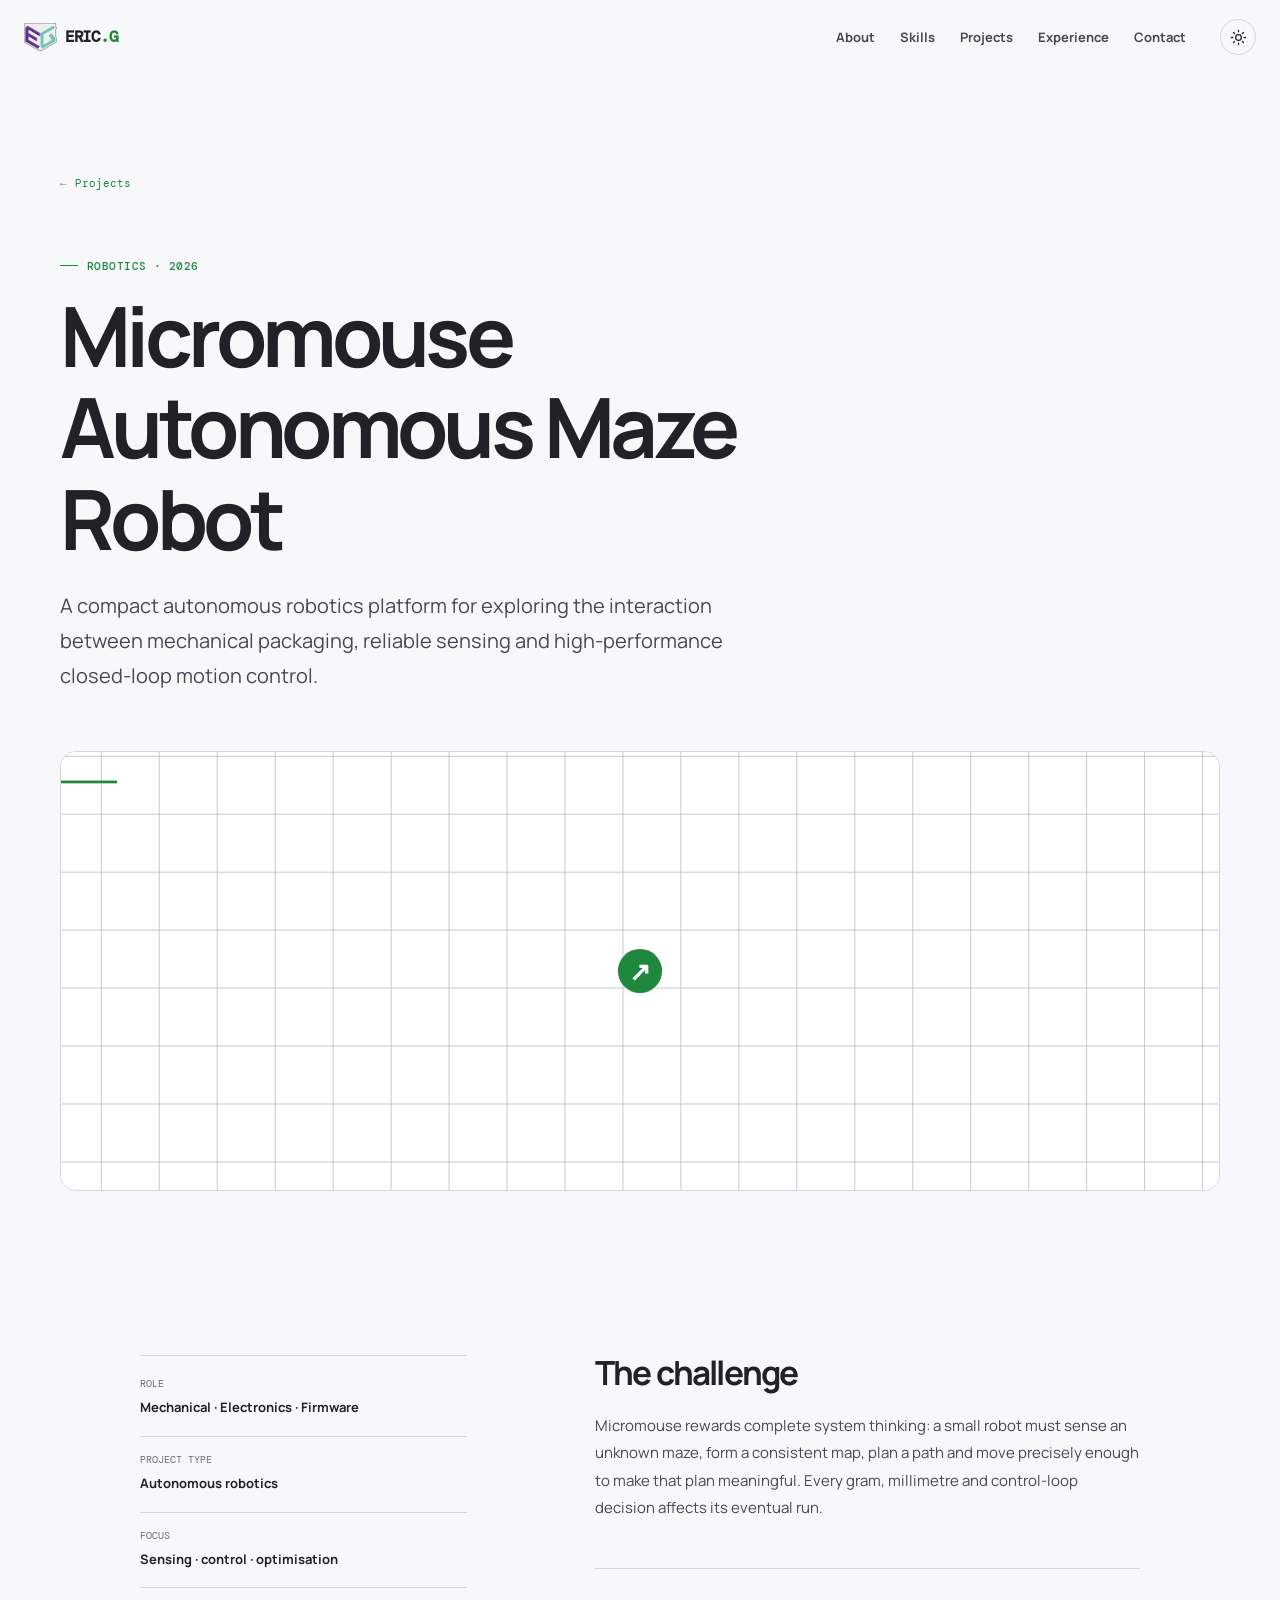
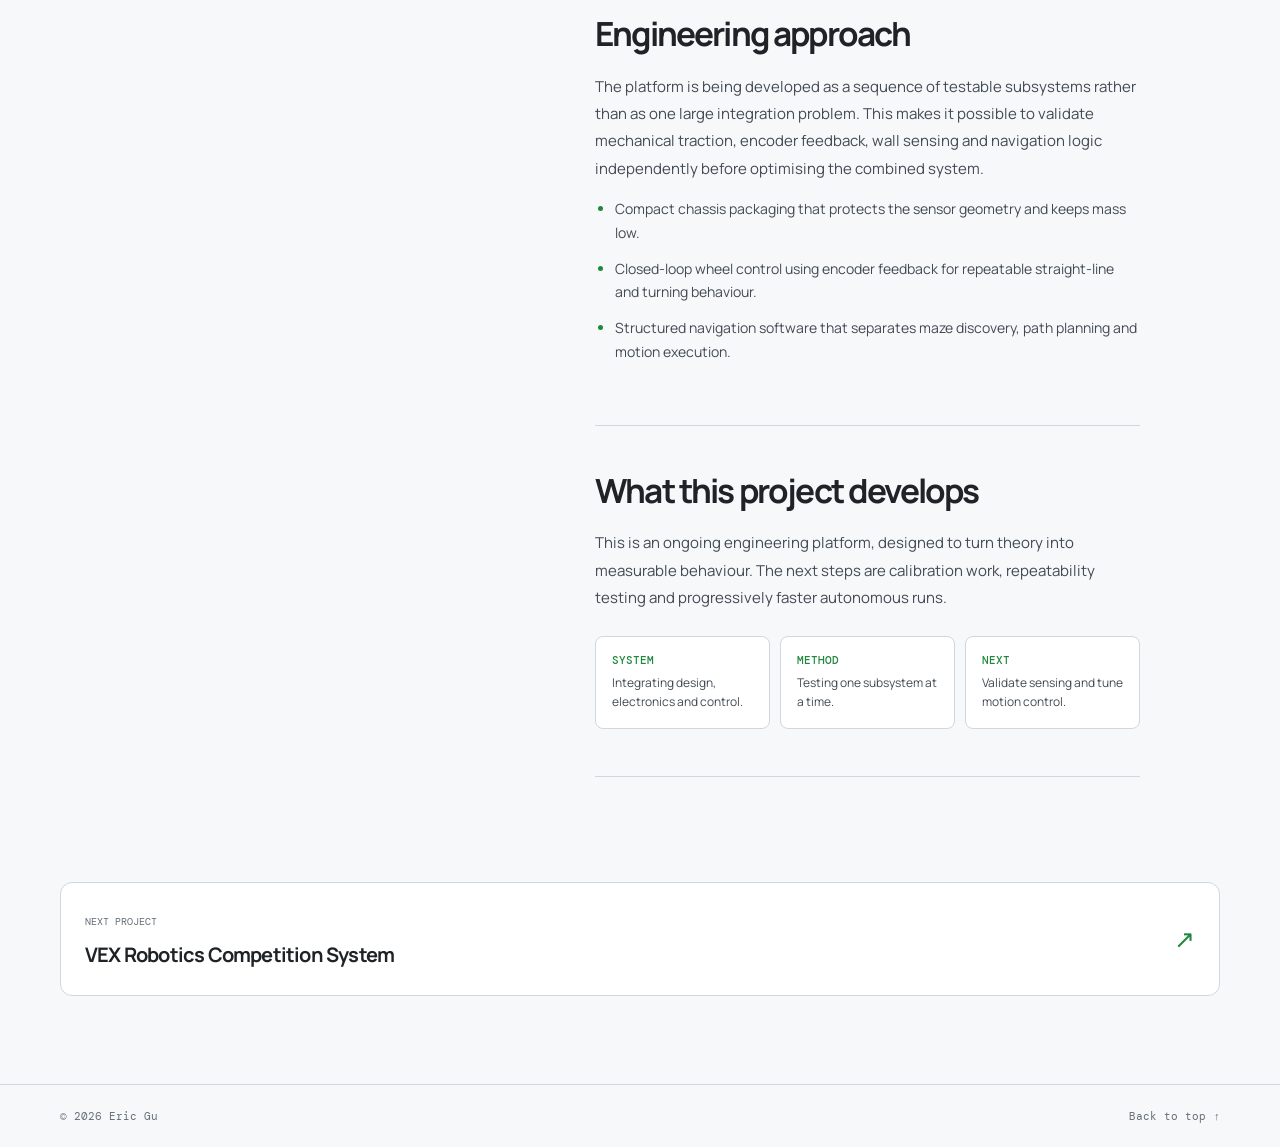
==== projects/micromouse.html @ bb2ed7f2 "code from codex and have be verified" ====
<!doctype html>
<html lang="en"><head><meta charset="UTF-8"><meta name="viewport" content="width=device-width, initial-scale=1.0"><meta name="description" content="Micromouse autonomous maze robot project by Eric Gu."><title>Micromouse | Eric Gu</title><script>(() => { const saved = localStorage.getItem('portfolio-theme'); document.documentElement.dataset.theme = saved || (matchMedia('(prefers-color-scheme: dark)').matches ? 'dark' : 'light'); })();</script><link rel="preconnect" href="https://fonts.googleapis.com"><link rel="preconnect" href="https://fonts.gstatic.com" crossorigin><link href="https://fonts.googleapis.com/css2?family=DM+Mono:wght@400;500&family=Manrope:wght@400;500;600;700;800&display=swap" rel="stylesheet"><link rel="stylesheet" href="../style.css"></head>
<body class="project-page"><a class="skip-link" href="#main-content">Skip to content</a><header class="site-header" id="top"><div class="nav-shell"><a class="brand" href="../index.html" aria-label="Eric Gu home"><img src="../media/Logo.svg" alt="" width="34" height="30"><span>ERIC<span class="brand-mark">.G</span></span></a><button class="nav-toggle" type="button" aria-expanded="false" aria-controls="site-nav"><span class="sr-only">Toggle navigation</span><span></span><span></span></button><nav class="site-nav" id="site-nav" aria-label="Main navigation"><a href="../index.html#about">About</a><a href="../index.html#skills">Skills</a><a href="../index.html#projects">Projects</a><a href="../index.html#experience">Experience</a><a href="../index.html#contact">Contact</a></nav><button class="theme-toggle" type="button" aria-label="Switch colour theme"><svg class="sun-icon" viewBox="0 0 24 24" aria-hidden="true"><circle cx="12" cy="12" r="4"/><path d="M12 2v2M12 20v2M4.93 4.93l1.41 1.41M17.66 17.66l1.41 1.41M2 12h2M20 12h2M4.93 19.07l1.41-1.41M17.66 6.34l1.41-1.41"/></svg><svg class="moon-icon" viewBox="0 0 24 24" aria-hidden="true"><path d="M20.6 14.7A8.7 8.7 0 0 1 9.3 3.4 8.7 8.7 0 1 0 20.6 14.7Z"/></svg></button></div></header>
<main id="main-content"><section class="project-hero"><a class="project-breadcrumb" href="../index.html#projects">← <span>Projects</span></a><p class="eyebrow"><span></span> Robotics · 2026</p><h1>Micromouse<br>Autonomous Maze Robot</h1><p class="project-lede">A compact autonomous robotics platform for exploring the interaction between mechanical packaging, reliable sensing and high-performance closed-loop motion control.</p><div class="project-hero-art"><div class="project-visual maze-visual" aria-hidden="true"><span class="maze-start">START</span><span class="maze-end">GOAL</span><i></i><i></i><i></i><i></i><i></i><i></i><b>↗</b></div></div></section><div class="project-details"><aside class="project-facts"><div class="project-fact"><span>Role</span><strong>Mechanical · Electronics · Firmware</strong></div><div class="project-fact"><span>Project type</span><strong>Autonomous robotics</strong></div><div class="project-fact"><span>Focus</span><strong>Sensing · control · optimisation</strong></div></aside><article class="case-study"><section><h2>The challenge</h2><p>Micromouse rewards complete system thinking: a small robot must sense an unknown maze, form a consistent map, plan a path and move precisely enough to make that plan meaningful. Every gram, millimetre and control-loop decision affects its eventual run.</p></section><section><h2>Engineering approach</h2><p>The platform is being developed as a sequence of testable subsystems rather than as one large integration problem. This makes it possible to validate mechanical traction, encoder feedback, wall sensing and navigation logic independently before optimising the combined system.</p><ul><li>Compact chassis packaging that protects the sensor geometry and keeps mass low.</li><li>Closed-loop wheel control using encoder feedback for repeatable straight-line and turning behaviour.</li><li>Structured navigation software that separates maze discovery, path planning and motion execution.</li></ul></section><section><h2>What this project develops</h2><p>This is an ongoing engineering platform, designed to turn theory into measurable behaviour. The next steps are calibration work, repeatability testing and progressively faster autonomous runs.</p><div class="outcome-grid"><div class="outcome-card"><span>SYSTEM</span><p>Integrating design, electronics and control.</p></div><div class="outcome-card"><span>METHOD</span><p>Testing one subsystem at a time.</p></div><div class="outcome-card"><span>NEXT</span><p>Validate sensing and tune motion control.</p></div></div></section></article></div></main><a class="next-project" href="vex-robotics.html"><div><span>NEXT PROJECT</span><strong>VEX Robotics Competition System</strong></div><b aria-hidden="true">↗</b></a><footer class="site-footer"><div class="section-shell"><span>© <span id="year"></span> Eric Gu</span><a href="#top">Back to top ↑</a></div></footer><script src="../script.js"></script></body></html>
---- style.css ----
/* GitHub-inspired neutral surfaces with a muted green engineering accent. */
:root { --bg:#0d1117; --surface:#161b22; --surface-raised:#1c2128; --surface-soft:#21262d; --text:#f0f6fc; --text-soft:#c9d1d9; --muted:#8b949e; --line:#30363d; --line-strong:#484f58; --accent:#3fb950; --accent-strong:#56d364; --accent-ink:#09230f; --accent-soft:rgba(63,185,80,.14); --violet:#a371f7; --shadow:0 24px 60px rgba(1,4,9,.28); --grid:rgba(139,148,158,.1); color-scheme:dark; }
:root[data-theme="light"] { --bg:#f6f8fa; --surface:#fff; --surface-raised:#fff; --surface-soft:#f6f8fa; --text:#1f2328; --text-soft:#424a53; --muted:#656d76; --line:#d0d7de; --line-strong:#afb8c1; --accent:#1f883d; --accent-strong:#1a7f37; --accent-ink:#fff; --accent-soft:rgba(31,136,61,.11); --violet:#8250df; --shadow:0 24px 60px rgba(140,149,159,.18); --grid:rgba(84,96,108,.1); color-scheme:light; }
*{box-sizing:border-box} html{scroll-behavior:smooth;scroll-padding-top:88px} body{min-width:320px;margin:0;background:var(--bg);color:var(--text);font-family:Manrope,Arial,sans-serif;line-height:1.6;-webkit-font-smoothing:antialiased} a{color:inherit} button{font:inherit} ::selection{background:var(--accent);color:var(--accent-ink)}
.sr-only{position:absolute;width:1px;height:1px;padding:0;overflow:hidden;clip:rect(0,0,0,0);white-space:nowrap;border:0}.skip-link{position:fixed;z-index:100;top:12px;left:12px;transform:translateY(-160%);padding:10px 16px;border-radius:8px;background:var(--accent);color:var(--accent-ink);font-weight:800;text-decoration:none;transition:transform .2s}.skip-link:focus{transform:translateY(0)}.section-shell{width:min(1160px,calc(100% - 48px));margin:0 auto}

/* Navigation */
.site-header{position:sticky;z-index:20;top:0;border-bottom:1px solid transparent;background:color-mix(in srgb,var(--bg) 88%,transparent);backdrop-filter:blur(16px);transition:border-color .25s,background .25s}.site-header.is-scrolled{border-color:var(--line);background:color-mix(in srgb,var(--bg) 96%,transparent)}.nav-shell{display:flex;width:min(1240px,calc(100% - 48px));height:74px;align-items:center;gap:28px;margin:0 auto}.brand{display:inline-flex;flex-shrink:0;align-items:center;gap:8px;color:var(--text);font:800 16px/1 "DM Mono",monospace;letter-spacing:-.08em;text-decoration:none}.brand img{width:33px;height:29px;object-fit:contain}.brand-mark{color:var(--accent)}.site-nav{display:flex;align-items:center;gap:25px;margin-left:auto}.site-nav a{position:relative;color:var(--text-soft);font-size:13px;font-weight:700;text-decoration:none}.site-nav a:after{position:absolute;right:0;bottom:-7px;left:0;height:2px;content:"";transform:scaleX(0);transform-origin:right;background:var(--accent);transition:transform .2s}.site-nav a:hover,.site-nav a:focus-visible{color:var(--text)}.site-nav a:hover:after,.site-nav a:focus-visible:after{transform:scaleX(1);transform-origin:left}.theme-toggle,.nav-toggle{border:0;background:none;color:var(--text);cursor:pointer}.theme-toggle{display:grid;width:36px;height:36px;place-items:center;margin-left:6px;padding:0;border:1px solid var(--line);border-radius:50%;transition:border-color .2s,background .2s,transform .2s}.theme-toggle:hover{border-color:var(--accent);background:var(--accent-soft);transform:rotate(12deg)}.theme-toggle svg{width:17px;fill:none;stroke:currentColor;stroke-linecap:round;stroke-linejoin:round;stroke-width:1.8}:root[data-theme="dark"] .sun-icon,:root[data-theme="light"] .moon-icon{display:none}.nav-toggle{display:none}

/* Common typographic patterns */
.eyebrow,.section-number,.card-kicker,.project-meta,.timeline-date{margin:0;color:var(--muted);font:500 11px/1.3 "DM Mono",monospace;letter-spacing:.04em}.eyebrow{display:flex;align-items:center;gap:9px;color:var(--accent);text-transform:uppercase}.eyebrow>span{width:18px;height:1px;background:currentColor}h1,h2,h3,p{margin-top:0}h1,h2,h3{letter-spacing:-.055em;line-height:1.1}h2{margin-bottom:0;font-size:clamp(2.25rem,4.5vw,4rem)}.button{display:inline-flex;min-height:48px;align-items:center;justify-content:center;gap:13px;padding:13px 18px;border-radius:8px;font-size:14px;font-weight:800;text-decoration:none;transition:transform .2s,box-shadow .2s,background .2s}.button-primary{background:var(--accent);color:var(--accent-ink);box-shadow:0 8px 22px color-mix(in srgb,var(--accent) 22%,transparent)}.button-primary:hover{background:var(--accent-strong);transform:translateY(-2px);box-shadow:0 12px 28px color-mix(in srgb,var(--accent) 32%,transparent)}.text-link{display:inline-flex;align-items:center;gap:7px;font-size:14px;font-weight:800;text-decoration:none}.text-link span{color:var(--accent);font-size:18px;transition:transform .2s}.text-link:hover span{transform:translate(3px,2px)}

/* Hero */
.hero{display:grid;grid-template-columns:minmax(0,1.06fr) minmax(380px,.94fr);min-height:min(710px,calc(100vh - 74px));align-items:center;gap:clamp(36px,7vw,100px);padding:76px 0 82px}.hero-copy{position:relative;z-index:1}.hero-copy h1{max-width:740px;margin:18px 0 25px;font-size:clamp(3rem,6vw,5.65rem);font-weight:800}.hero-copy h1 em{display:block;color:var(--accent);font-family:Georgia,serif;font-size:.78em;font-weight:400;letter-spacing:-.07em}.hero-summary{max-width:570px;margin-bottom:30px;color:var(--text-soft);font-size:clamp(1rem,1.45vw,1.15rem);line-height:1.75}.hero-actions{display:flex;align-items:center;gap:26px;flex-wrap:wrap}.hero-visual{position:relative;min-height:480px;overflow:hidden;border:1px solid var(--line);border-radius:20px;background-color:var(--surface);background-image:linear-gradient(var(--grid) 1px,transparent 1px),linear-gradient(90deg,var(--grid) 1px,transparent 1px);background-size:32px 32px;box-shadow:var(--shadow)}.hero-visual:before{position:absolute;inset:8%;content:"";border:1px solid color-mix(in srgb,var(--line) 65%,transparent);border-radius:50%}.hero-visual:after{position:absolute;inset:19%;content:"";border:1px dashed color-mix(in srgb,var(--line-strong) 76%,transparent);border-radius:50%}.orb{position:absolute;border-radius:50%;filter:blur(1px);opacity:.72}.orb-one{top:7%;right:11%;width:106px;height:106px;background:color-mix(in srgb,var(--violet) 58%,transparent)}.orb-two{bottom:11%;left:11%;width:66px;height:66px;background:color-mix(in srgb,var(--accent) 68%,transparent)}.signal{position:absolute;height:1px;transform-origin:left;background:linear-gradient(90deg,transparent,var(--accent),transparent);opacity:.7}.signal-one{top:28%;left:2%;width:63%;transform:rotate(-24deg)}.signal-two{right:-6%;bottom:25%;width:63%;transform:rotate(154deg)}.hero-module{position:absolute;z-index:1;top:50%;left:50%;width:215px;height:215px;transform:translate(-50%,-50%)}.module-ring{position:absolute;border:1px solid var(--accent);border-radius:50%}.ring-outer{inset:0;border-style:dashed;animation:spin 20s linear infinite}.ring-inner{inset:23px;border-color:var(--line-strong)}.module-core{position:absolute;top:50%;left:50%;display:grid;width:93px;height:93px;place-items:center;transform:translate(-50%,-50%) rotate(-8deg);border:1px solid var(--accent);border-radius:23px;background:var(--surface-raised);color:var(--accent);box-shadow:0 0 0 11px color-mix(in srgb,var(--accent) 8%,transparent),0 17px 30px rgba(0,0,0,.18);font:500 30px/1 "DM Mono",monospace;letter-spacing:-.14em}.module-node{position:absolute;z-index:2;width:9px;height:9px;border:2px solid var(--bg);border-radius:50%;background:var(--accent);box-shadow:0 0 0 2px var(--accent)}.node-a{top:14px;left:29px}.node-b{right:8px;bottom:51px}.node-c{bottom:16px;left:41px}.schematic-card{position:absolute;z-index:2;padding:13px 15px;border:1px solid var(--line-strong);border-radius:8px;background:color-mix(in srgb,var(--surface-raised) 90%,transparent);box-shadow:0 12px 25px rgba(0,0,0,.12);backdrop-filter:blur(4px)}.card-top{top:11%;left:9%;min-width:141px}.card-bottom{right:8%;bottom:11%;width:155px}.schematic-card strong{display:block;margin-top:8px;color:var(--text-soft);font:500 12px "DM Mono",monospace}.status-line{display:flex;gap:3px;margin-top:11px}.status-line i{width:17px;height:4px;border-radius:2px;background:var(--line-strong)}.status-line i:nth-child(-n+4){background:var(--accent)}.mini-graph{display:flex;height:38px;align-items:flex-end;gap:5px;margin-top:7px}.mini-graph span{width:12px;border-radius:2px 2px 0 0;background:var(--accent)}.mini-graph span:nth-child(1){height:20%}.mini-graph span:nth-child(2){height:47%}.mini-graph span:nth-child(3){height:35%}.mini-graph span:nth-child(4){height:75%}.mini-graph span:nth-child(5){height:58%}.mini-graph span:nth-child(6){height:100%}.coordinate{position:absolute;z-index:1;color:var(--muted);font:400 10px "DM Mono",monospace;letter-spacing:.07em}.coordinate-x{top:17px;right:15px}.coordinate-y{bottom:17px;left:18px}

/* Intro, skills */
.intro-band{border-top:1px solid var(--line);border-bottom:1px solid var(--line);background:var(--surface)}.intro-grid{display:grid;grid-template-columns:1fr minmax(0,2.2fr) auto;align-items:start;gap:40px;padding-top:72px;padding-bottom:74px}.intro-statement{max-width:750px;margin:-8px 0 0;font-size:clamp(1.45rem,2.8vw,2.45rem);font-weight:600;letter-spacing:-.045em;line-height:1.4}.intro-link{white-space:nowrap}.skills-section{padding-top:132px;padding-bottom:132px}.section-heading{display:grid;grid-template-columns:.8fr 1.25fr 1fr;align-items:start;gap:36px;margin-bottom:64px}.section-heading h2{font-size:clamp(2rem,3.8vw,3.4rem)}.section-heading>p:last-child{max-width:325px;margin:9px 0 0;color:var(--text-soft);font-size:15px;line-height:1.7}.capability-grid{display:grid;grid-template-columns:repeat(4,1fr);border-top:1px solid var(--line);border-left:1px solid var(--line)}.capability-card{position:relative;min-height:310px;padding:27px 26px;border-right:1px solid var(--line);border-bottom:1px solid var(--line);background:var(--surface);transition:background .25s,transform .25s}.capability-card:hover{z-index:1;transform:translateY(-8px);background:var(--surface-raised);box-shadow:var(--shadow)}.capability-index{color:var(--muted);font:400 11px "DM Mono",monospace}.capability-card svg{width:42px;margin:51px 0 30px;fill:none;stroke:var(--accent);stroke-linecap:round;stroke-linejoin:round;stroke-width:1.5}.capability-card h3{margin-bottom:12px;font-size:19px}.capability-card p{margin:0;color:var(--text-soft);font-size:13px;line-height:1.72}.tool-row{display:flex;flex-wrap:wrap;gap:10px;padding-top:27px}.tool-row span{padding:7px 10px;border:1px solid var(--line);border-radius:5px;color:var(--muted);font:400 11px "DM Mono",monospace}

/* Projects */
.projects-section{padding:116px 0 130px;border-top:1px solid var(--line);background:var(--surface)}.projects-header{display:grid;grid-template-columns:1.35fr .65fr;align-items:end;gap:40px;margin-bottom:57px}.projects-header h2{margin-top:16px}.projects-header>p{max-width:350px;margin:0 0 4px;color:var(--text-soft);font-size:14px;line-height:1.75}.project-list{display:grid;grid-template-columns:repeat(3,1fr);gap:20px}.project-card{min-width:0;overflow:hidden;border:1px solid var(--line);border-radius:14px;background:var(--bg);transition:border-color .22s,box-shadow .22s,transform .22s}.project-card:hover{border-color:var(--line-strong);box-shadow:var(--shadow);transform:translateY(-6px)}.project-card-link{display:block;height:100%;color:inherit;text-decoration:none}.project-visual{position:relative;height:226px;overflow:hidden;border-bottom:1px solid var(--line);background-color:var(--surface-raised)}.project-content{position:relative;padding:23px 23px 25px}.project-meta{display:flex;justify-content:space-between;margin-bottom:18px;font-size:10px}.project-content h3{margin-bottom:14px;font-size:clamp(1.35rem,2vw,1.65rem)}.project-content p{min-height:65px;padding-right:20px;margin:0;color:var(--text-soft);font-size:13px;line-height:1.65}.project-arrow{position:absolute;right:23px;bottom:26px;color:var(--accent);font-size:24px;transition:transform .2s}.project-card:hover .project-arrow{transform:translate(4px,-4px)}
/* CSS diagrams avoid generic stock imagery and can later be swapped for project photos. */
.maze-visual{background-image:linear-gradient(90deg,transparent 48%,color-mix(in srgb,var(--line-strong) 86%,transparent) 49%,transparent 50%),linear-gradient(0deg,transparent 48%,color-mix(in srgb,var(--line-strong) 86%,transparent) 49%,transparent 50%);background-size:42px 42px}.maze-visual:after{position:absolute;inset:21px;content:"";border:1px solid var(--accent);border-radius:6px;opacity:.65}.maze-visual i{position:absolute;z-index:1;width:63px;height:43px;border:solid var(--accent)}.maze-visual i:nth-of-type(1){top:41px;left:33px;border-width:0 2px 2px 0}.maze-visual i:nth-of-type(2){top:40px;left:137px;border-width:0 0 2px 2px}.maze-visual i:nth-of-type(3){top:83px;left:75px;border-width:2px 0 0 2px}.maze-visual i:nth-of-type(4){top:83px;right:35px;border-width:2px 2px 0 0}.maze-visual i:nth-of-type(5){bottom:39px;left:34px;border-width:2px 0 0 2px}.maze-visual i:nth-of-type(6){right:76px;bottom:40px;border-width:0 2px 2px 0}.maze-visual b{position:absolute;z-index:2;top:50%;left:50%;display:grid;width:32px;height:32px;place-items:center;transform:translate(-50%,-50%);border-radius:50%;background:var(--accent);color:var(--accent-ink);font-size:19px}.maze-start,.maze-end{position:absolute;z-index:2;color:var(--muted);font:10px "DM Mono",monospace}.maze-start{bottom:18px;left:24px}.maze-end{top:17px;right:21px}.robot-visual{background:radial-gradient(circle at 50% 55%,color-mix(in srgb,var(--violet) 26%,transparent),transparent 38%),linear-gradient(135deg,var(--surface-raised),var(--surface-soft))}.robot-frame{position:absolute;top:50%;left:50%;width:210px;height:118px;transform:translate(-50%,-44%);border:3px solid var(--text-soft);border-radius:9px 9px 28px 28px;box-shadow:0 0 0 13px color-mix(in srgb,var(--violet) 10%,transparent)}.robot-frame:before{position:absolute;top:-30px;left:68px;width:68px;height:30px;content:"";border:3px solid var(--text-soft);border-bottom:0;border-radius:8px 8px 0 0}.robot-frame i{position:absolute;top:28px;width:37px;height:37px;border:3px solid var(--accent);border-radius:50%}.robot-frame i:nth-of-type(1){left:23px}.robot-frame i:nth-of-type(2){right:23px}.robot-frame i:nth-of-type(3){top:auto;bottom:-21px;left:21px;border-color:var(--text-soft)}.robot-frame i:nth-of-type(4){top:auto;right:21px;bottom:-21px;border-color:var(--text-soft)}.robot-frame b{position:absolute;top:21px;left:87px;width:30px;height:30px;transform:rotate(45deg);background:var(--violet)}.robot-frame b+b{top:62px;left:91px;width:22px;height:22px;background:var(--accent)}.robot-label{position:absolute;bottom:18px;left:21px;color:var(--muted);font:10px "DM Mono",monospace;letter-spacing:.06em}.board-visual{background-color:#102a25;background-image:linear-gradient(90deg,rgba(86,211,100,.09) 1px,transparent 1px),linear-gradient(rgba(86,211,100,.09) 1px,transparent 1px);background-size:17px 17px}.circuit-board{position:absolute;top:50%;left:50%;width:210px;height:125px;transform:translate(-50%,-50%);border:1px solid rgba(178,255,189,.45);border-radius:9px;background:rgba(8,38,30,.9);box-shadow:0 0 0 10px rgba(63,185,80,.08)}.circuit-board span{position:absolute;top:39px;left:70px;padding:7px 8px;border:1px solid var(--accent);border-radius:3px;color:var(--accent-strong);font:10px "DM Mono",monospace}.circuit-board i{position:absolute;width:15px;height:15px;border:2px solid #7ee787;border-radius:2px}.circuit-board i:nth-of-type(1){top:16px;left:23px}.circuit-board i:nth-of-type(2){right:21px;bottom:17px}.circuit-board i:nth-of-type(3){top:21px;right:48px}.circuit-board i:nth-of-type(4){bottom:20px;left:37px}.circuit-board b{position:absolute;width:31px;height:1px;background:#7ee787}.circuit-board b:nth-of-type(1){top:24px;left:37px}.circuit-board b:nth-of-type(2){top:34px;right:21px}.circuit-board b:nth-of-type(3){bottom:29px;left:51px;width:40px}.pulse-line{position:absolute;top:27px;right:19px;width:64px;height:20px;border-top:1px solid var(--accent);border-right:1px solid var(--accent);opacity:.75}

/* Experience, contact */
.experience-section{display:grid;grid-template-columns:.8fr 1.2fr;gap:100px;padding-top:132px;padding-bottom:132px}.experience-title h2{margin-top:17px;font-size:clamp(2rem,3.35vw,3.1rem)}.timeline{border-top:1px solid var(--line)}.timeline-item{display:grid;grid-template-columns:74px 1fr 1.1fr;gap:24px;padding:28px 0;border-bottom:1px solid var(--line)}.timeline-item h3{margin:0 0 7px;font-size:16px}.timeline-item p{margin:0}.timeline-item div>p,.timeline-description{color:var(--text-soft);font-size:12px;line-height:1.7}.timeline-description{max-width:280px}.contact-section{padding:95px 0;border-top:1px solid var(--line);background:linear-gradient(117deg,color-mix(in srgb,var(--accent) 10%,var(--surface)) 0%,var(--surface) 58%)}.contact-grid{display:grid;grid-template-columns:1fr 1fr;gap:90px}.contact-grid h2{max-width:520px;margin-top:17px;font-size:clamp(2.35rem,4vw,4.1rem)}.contact-details{padding-top:43px}.contact-email{display:inline-flex;gap:10px;padding-bottom:4px;border-bottom:2px solid var(--accent);color:var(--text);font-size:clamp(1.45rem,2.4vw,2rem);font-weight:700;letter-spacing:-.045em;text-decoration:none;word-break:break-word}.contact-email span{color:var(--accent)}.contact-details>p{max-width:420px;margin:27px 0;color:var(--text-soft);font-size:14px;line-height:1.75}.social-links{display:flex;gap:20px}.social-links a{color:var(--text);font:500 12px "DM Mono",monospace;text-decoration:none}.social-links a span{color:var(--accent)}.social-links a:hover{color:var(--accent)}.site-footer{padding:24px 0;border-top:1px solid var(--line);color:var(--muted);font:400 11px "DM Mono",monospace}.site-footer .section-shell{display:flex;justify-content:space-between;gap:16px}.site-footer a{color:inherit;text-decoration:none}.site-footer a:hover{color:var(--accent)}

/* Individual project pages */
.project-page{background:var(--bg)}.project-hero{width:min(1160px,calc(100% - 48px));margin:0 auto;padding:94px 0 64px}.project-breadcrumb{display:inline-flex;gap:8px;color:var(--muted);font:400 11px "DM Mono",monospace;text-decoration:none}.project-breadcrumb:hover{color:var(--accent)}.project-breadcrumb span{color:var(--accent)}.project-hero .eyebrow{margin-top:64px}.project-hero h1{max-width:900px;margin:17px 0 24px;font-size:clamp(3rem,6.5vw,6.4rem)}.project-lede{max-width:710px;margin:0;color:var(--text-soft);font-size:clamp(1.05rem,1.7vw,1.25rem);line-height:1.75}.project-hero-art{position:relative;height:min(440px,40vw);min-height:300px;margin-top:58px;overflow:hidden;border:1px solid var(--line);border-radius:16px;background-color:var(--surface)}.project-hero-art .project-visual{height:100%;border:0;transform:scale(1.38)}.project-details{display:grid;grid-template-columns:.75fr 1.25fr;gap:clamp(54px,10vw,150px);width:min(1000px,calc(100% - 48px));margin:0 auto;padding:100px 0 105px}.project-facts{height:fit-content;padding:5px 0;border-top:1px solid var(--line)}.project-fact{padding:16px 0;border-bottom:1px solid var(--line)}.project-fact span{display:block;margin-bottom:4px;color:var(--muted);font:400 10px "DM Mono",monospace;text-transform:uppercase}.project-fact strong{font-size:13px}.case-study>section{padding:0 0 47px;margin-bottom:47px;border-bottom:1px solid var(--line)}.case-study>section:last-child{margin-bottom:0}.case-study h2{margin-bottom:20px;font-size:clamp(1.7rem,2.6vw,2.35rem)}.case-study p{color:var(--text-soft);font-size:15px;line-height:1.82}.case-study p:last-child{margin-bottom:0}.case-study ul{display:grid;gap:12px;padding-left:20px;color:var(--text-soft);font-size:14px;line-height:1.7}.case-study li::marker{color:var(--accent)}.outcome-grid{display:grid;grid-template-columns:repeat(3,1fr);gap:10px;margin-top:25px}.outcome-card{padding:16px;border:1px solid var(--line);border-radius:8px;background:var(--surface)}.outcome-card span{display:block;margin-bottom:7px;color:var(--accent);font:500 11px "DM Mono",monospace}.outcome-card p{margin:0;font-size:12px;line-height:1.55}.next-project{display:flex;align-items:center;justify-content:space-between;width:min(1160px,calc(100% - 48px));margin:0 auto 88px;padding:24px;border:1px solid var(--line);border-radius:12px;background:var(--surface);color:inherit;text-decoration:none;transition:border-color .2s,transform .2s}.next-project:hover{border-color:var(--accent);transform:translateY(-3px)}.next-project span{color:var(--muted);font:400 10px "DM Mono",monospace}.next-project strong{display:block;margin-top:7px;font-size:20px;letter-spacing:-.04em}.next-project>b{color:var(--accent);font-size:25px;font-weight:400}

.reveal{animation:reveal .7s cubic-bezier(.2,.7,.2,1) both}.capability-card:nth-child(2),.project-card:nth-child(2){animation-delay:.08s}.capability-card:nth-child(3),.project-card:nth-child(3){animation-delay:.16s}.capability-card:nth-child(4){animation-delay:.24s}@keyframes reveal{from{opacity:0;transform:translateY(15px)}to{opacity:1;transform:translateY(0)}}@keyframes spin{to{transform:rotate(360deg)}}@media(prefers-reduced-motion:reduce){*,*::before,*::after{scroll-behavior:auto!important;animation-duration:.001ms!important;animation-iteration-count:1!important;transition-duration:.001ms!important}}

@media(max-width:900px){.hero{grid-template-columns:1fr;padding-top:55px}.hero-visual{width:100%;max-width:620px;min-height:420px}.intro-grid,.section-heading,.experience-section,.contact-grid{grid-template-columns:1fr;gap:27px}.intro-link{margin-top:-8px}.section-heading>p:last-child{margin-top:0}.capability-grid{grid-template-columns:repeat(2,1fr)}.projects-header{grid-template-columns:1fr;gap:19px}.project-list{grid-template-columns:1fr}.project-card-link{display:grid;grid-template-columns:42% 58%}.project-visual{height:auto;min-height:244px;border-right:1px solid var(--line);border-bottom:0}.project-content{min-height:244px}.experience-section{gap:48px}.contact-details{padding-top:0}.project-details{grid-template-columns:1fr;gap:55px}.project-facts{display:grid;grid-template-columns:repeat(3,1fr)}.project-fact{padding:13px 14px 13px 0;border-bottom:0}.project-hero-art{height:360px}}
@media(max-width:650px){.section-shell,.nav-shell,.project-hero,.project-details,.next-project{width:min(100% - 32px,1160px)}.nav-shell{height:66px}.theme-toggle{margin-left:auto}.nav-toggle{display:grid;width:32px;height:32px;place-content:center;gap:5px;padding:0}.nav-toggle span:not(.sr-only){display:block;width:20px;height:1px;background:currentColor;transition:transform .2s}.nav-toggle[aria-expanded="true"] span:nth-child(2){transform:translateY(3px) rotate(45deg)}.nav-toggle[aria-expanded="true"] span:nth-child(3){transform:translateY(-3px) rotate(-45deg)}.site-nav{position:absolute;top:66px;right:16px;left:16px;display:grid;gap:3px;max-height:0;padding:0 13px;overflow:hidden;border:1px solid transparent;border-radius:10px;background:var(--surface-raised);opacity:0;transition:max-height .25s,padding .25s,opacity .2s,border-color .25s;box-shadow:var(--shadow)}.site-nav.is-open{max-height:300px;padding:12px 13px;border-color:var(--line);opacity:1}.site-nav a{padding:10px 4px}.site-nav a:after{display:none}.hero{min-height:0;padding:46px 0 65px}.hero-copy h1{font-size:clamp(2.85rem,12vw,4.5rem)}.hero-visual{min-height:345px}.hero-module{transform:translate(-50%,-50%) scale(.8)}.card-top{left:5%}.card-bottom{right:5%}.intro-grid,.skills-section,.experience-section{padding-top:66px;padding-bottom:66px}.intro-statement{font-size:1.45rem}.section-heading{margin-bottom:39px}.capability-grid{grid-template-columns:1fr}.capability-card{min-height:235px}.capability-card svg{margin:30px 0 19px}.projects-section{padding:66px 0}.projects-header{margin-bottom:33px}.project-card-link{display:block}.project-visual{height:206px;min-height:0;border-right:0;border-bottom:1px solid var(--line)}.project-content{min-height:0}.project-content p{min-height:auto;padding-right:32px}.timeline-item{grid-template-columns:68px 1fr;gap:8px}.timeline-description{grid-column:2;padding-top:3px}.contact-section{padding:66px 0}.site-footer .section-shell{flex-direction:column}.project-hero{padding-top:60px}.project-hero .eyebrow{margin-top:45px}.project-hero h1{font-size:clamp(3rem,13vw,4.7rem)}.project-hero-art{height:260px;min-height:0;margin-top:38px}.project-details{padding:62px 0}.project-facts{grid-template-columns:1fr}.project-fact{border-bottom:1px solid var(--line)}.outcome-grid{grid-template-columns:1fr}.next-project{margin-bottom:56px}.next-project strong{font-size:17px}}
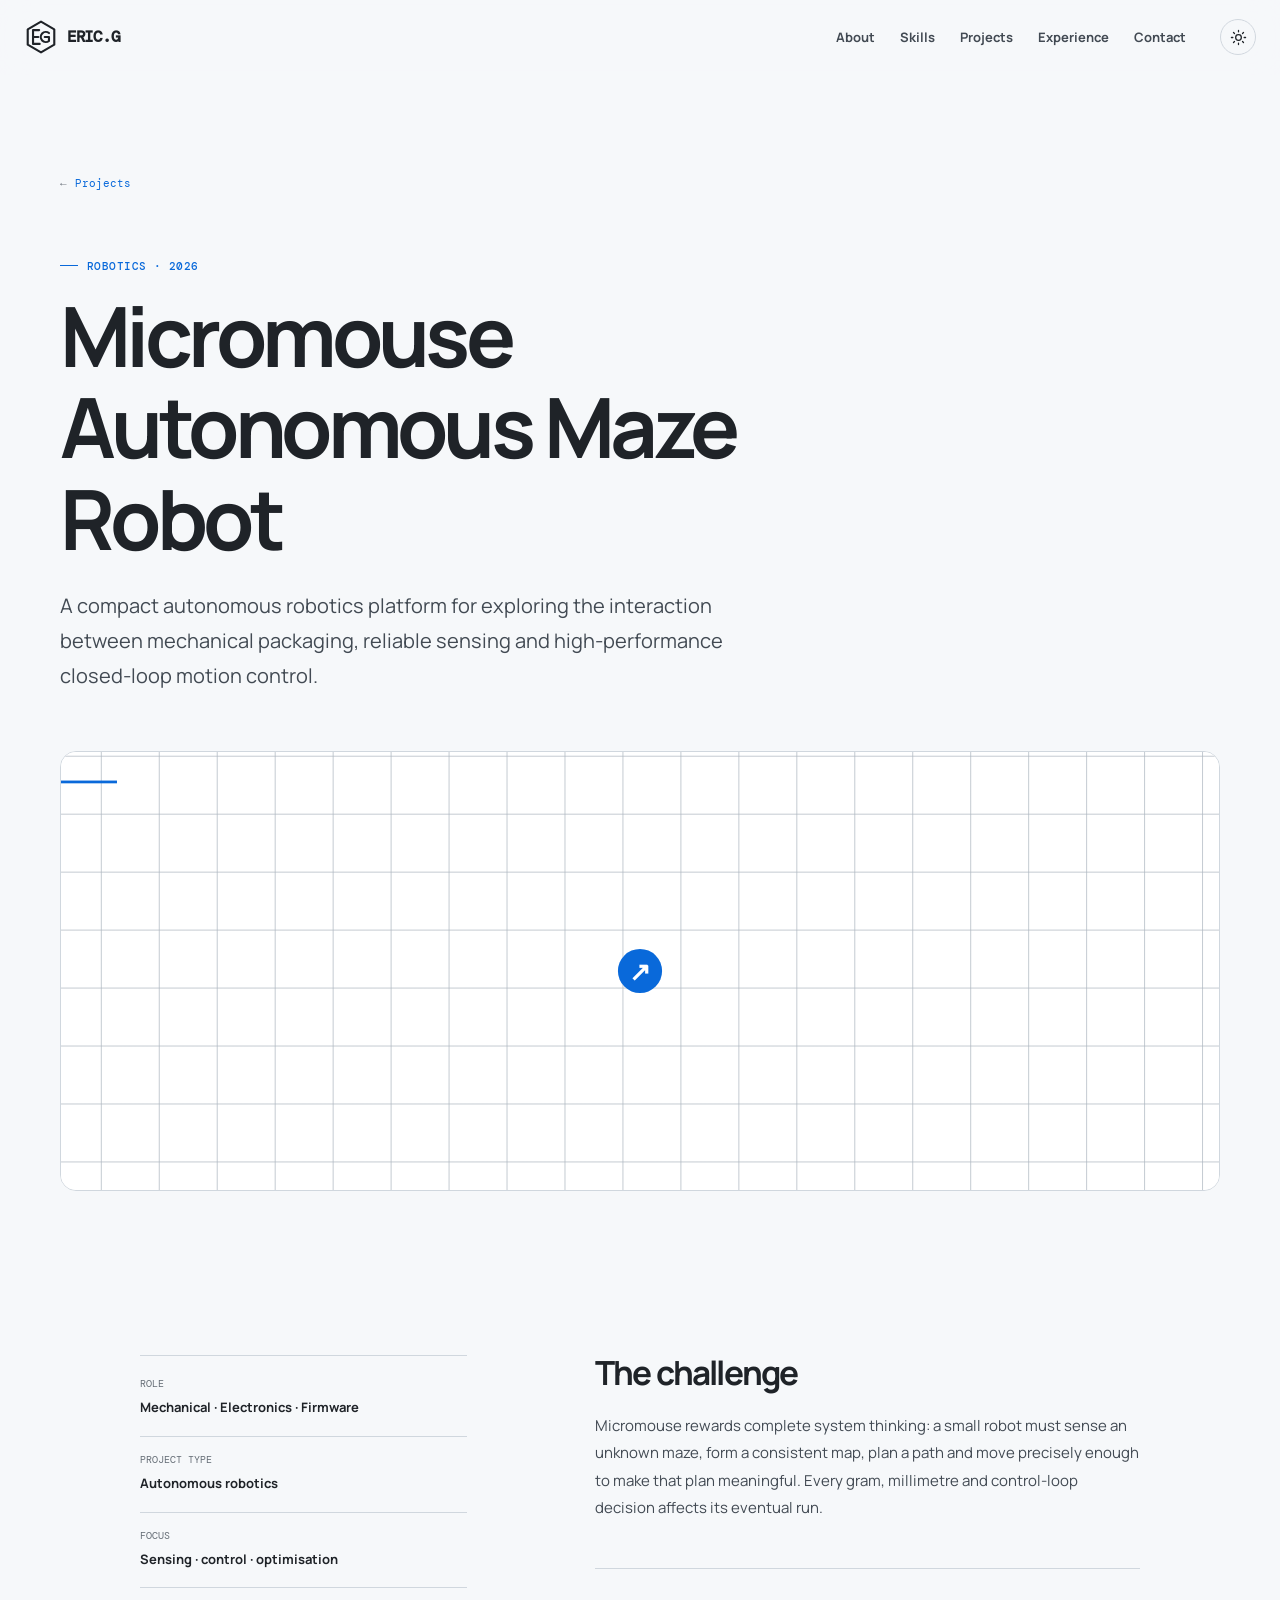
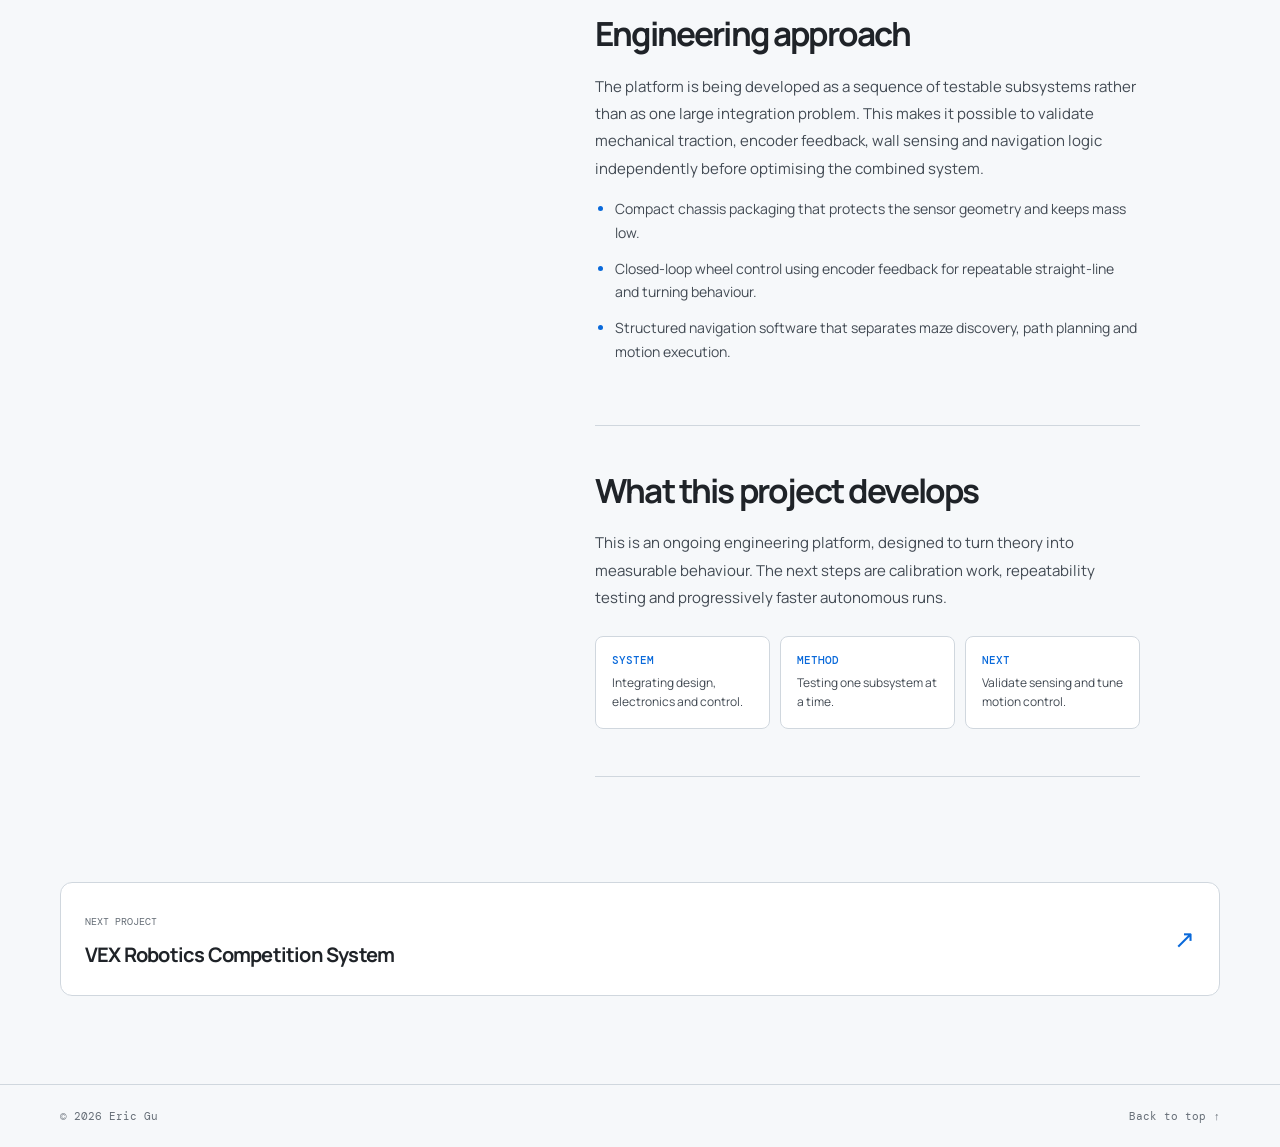
==== commit bddd7057: "adjust color theme, verified" ====
--- a/projects/micromouse.html
+++ b/projects/micromouse.html
@@ -1,4 +1,4 @@
 <!doctype html>
-<html lang="en"><head><meta charset="UTF-8"><meta name="viewport" content="width=device-width, initial-scale=1.0"><meta name="description" content="Micromouse autonomous maze robot project by Eric Gu."><title>Micromouse | Eric Gu</title><script>(() => { const saved = localStorage.getItem('portfolio-theme'); document.documentElement.dataset.theme = saved || (matchMedia('(prefers-color-scheme: dark)').matches ? 'dark' : 'light'); })();</script><link rel="preconnect" href="https://fonts.googleapis.com"><link rel="preconnect" href="https://fonts.gstatic.com" crossorigin><link href="https://fonts.googleapis.com/css2?family=DM+Mono:wght@400;500&family=Manrope:wght@400;500;600;700;800&display=swap" rel="stylesheet"><link rel="stylesheet" href="../style.css"></head>
-<body class="project-page"><a class="skip-link" href="#main-content">Skip to content</a><header class="site-header" id="top"><div class="nav-shell"><a class="brand" href="../index.html" aria-label="Eric Gu home"><img src="../media/Logo.svg" alt="" width="34" height="30"><span>ERIC<span class="brand-mark">.G</span></span></a><button class="nav-toggle" type="button" aria-expanded="false" aria-controls="site-nav"><span class="sr-only">Toggle navigation</span><span></span><span></span></button><nav class="site-nav" id="site-nav" aria-label="Main navigation"><a href="../index.html#about">About</a><a href="../index.html#skills">Skills</a><a href="../index.html#projects">Projects</a><a href="../index.html#experience">Experience</a><a href="../index.html#contact">Contact</a></nav><button class="theme-toggle" type="button" aria-label="Switch colour theme"><svg class="sun-icon" viewBox="0 0 24 24" aria-hidden="true"><circle cx="12" cy="12" r="4"/><path d="M12 2v2M12 20v2M4.93 4.93l1.41 1.41M17.66 17.66l1.41 1.41M2 12h2M20 12h2M4.93 19.07l1.41-1.41M17.66 6.34l1.41-1.41"/></svg><svg class="moon-icon" viewBox="0 0 24 24" aria-hidden="true"><path d="M20.6 14.7A8.7 8.7 0 0 1 9.3 3.4 8.7 8.7 0 1 0 20.6 14.7Z"/></svg></button></div></header>
+<html lang="en"><head><meta charset="UTF-8"><meta name="viewport" content="width=device-width, initial-scale=1.0"><meta name="description" content="Micromouse autonomous maze robot project by Eric Gu."><title>Micromouse | Eric Gu</title><script>document.documentElement.classList.add('js');(() => { const saved = localStorage.getItem('portfolio-theme'); document.documentElement.dataset.theme = saved || (matchMedia('(prefers-color-scheme: dark)').matches ? 'dark' : 'light'); })();</script><link rel="preconnect" href="https://fonts.googleapis.com"><link rel="preconnect" href="https://fonts.gstatic.com" crossorigin><link href="https://fonts.googleapis.com/css2?family=DM+Mono:wght@400;500&family=Manrope:wght@400;500;600;700;800&display=swap" rel="stylesheet"><link rel="stylesheet" href="../style.css"></head>
+<body class="project-page"><a class="skip-link" href="#main-content">Skip to content</a><header class="site-header" id="top"><div class="nav-shell"><a class="brand" href="../index.html" aria-label="Eric Gu home"><img src="../media/Logo.svg?v=2" alt="" width="34" height="30"><span>ERIC<span class="brand-mark">.G</span></span></a><button class="nav-toggle" type="button" aria-expanded="false" aria-controls="site-nav"><span class="sr-only">Toggle navigation</span><span></span><span></span></button><nav class="site-nav" id="site-nav" aria-label="Main navigation"><a href="../index.html#about">About</a><a href="../index.html#skills">Skills</a><a href="../index.html#projects">Projects</a><a href="../index.html#experience">Experience</a><a href="../index.html#contact">Contact</a></nav><button class="theme-toggle" type="button" aria-label="Switch colour theme"><svg class="sun-icon" viewBox="0 0 24 24" aria-hidden="true"><circle cx="12" cy="12" r="4"/><path d="M12 2v2M12 20v2M4.93 4.93l1.41 1.41M17.66 17.66l1.41 1.41M2 12h2M20 12h2M4.93 19.07l1.41-1.41M17.66 6.34l1.41-1.41"/></svg><svg class="moon-icon" viewBox="0 0 24 24" aria-hidden="true"><path d="M20.6 14.7A8.7 8.7 0 0 1 9.3 3.4 8.7 8.7 0 1 0 20.6 14.7Z"/></svg></button></div></header>
 <main id="main-content"><section class="project-hero"><a class="project-breadcrumb" href="../index.html#projects">← <span>Projects</span></a><p class="eyebrow"><span></span> Robotics · 2026</p><h1>Micromouse<br>Autonomous Maze Robot</h1><p class="project-lede">A compact autonomous robotics platform for exploring the interaction between mechanical packaging, reliable sensing and high-performance closed-loop motion control.</p><div class="project-hero-art"><div class="project-visual maze-visual" aria-hidden="true"><span class="maze-start">START</span><span class="maze-end">GOAL</span><i></i><i></i><i></i><i></i><i></i><i></i><b>↗</b></div></div></section><div class="project-details"><aside class="project-facts"><div class="project-fact"><span>Role</span><strong>Mechanical · Electronics · Firmware</strong></div><div class="project-fact"><span>Project type</span><strong>Autonomous robotics</strong></div><div class="project-fact"><span>Focus</span><strong>Sensing · control · optimisation</strong></div></aside><article class="case-study"><section><h2>The challenge</h2><p>Micromouse rewards complete system thinking: a small robot must sense an unknown maze, form a consistent map, plan a path and move precisely enough to make that plan meaningful. Every gram, millimetre and control-loop decision affects its eventual run.</p></section><section><h2>Engineering approach</h2><p>The platform is being developed as a sequence of testable subsystems rather than as one large integration problem. This makes it possible to validate mechanical traction, encoder feedback, wall sensing and navigation logic independently before optimising the combined system.</p><ul><li>Compact chassis packaging that protects the sensor geometry and keeps mass low.</li><li>Closed-loop wheel control using encoder feedback for repeatable straight-line and turning behaviour.</li><li>Structured navigation software that separates maze discovery, path planning and motion execution.</li></ul></section><section><h2>What this project develops</h2><p>This is an ongoing engineering platform, designed to turn theory into measurable behaviour. The next steps are calibration work, repeatability testing and progressively faster autonomous runs.</p><div class="outcome-grid"><div class="outcome-card"><span>SYSTEM</span><p>Integrating design, electronics and control.</p></div><div class="outcome-card"><span>METHOD</span><p>Testing one subsystem at a time.</p></div><div class="outcome-card"><span>NEXT</span><p>Validate sensing and tune motion control.</p></div></div></section></article></div></main><a class="next-project" href="vex-robotics.html"><div><span>NEXT PROJECT</span><strong>VEX Robotics Competition System</strong></div><b aria-hidden="true">↗</b></a><footer class="site-footer"><div class="section-shell"><span>© <span id="year"></span> Eric Gu</span><a href="#top">Back to top ↑</a></div></footer><script src="../script.js"></script></body></html>
--- a/style.css
+++ b/style.css
@@ -1,11 +1,11 @@
-/* GitHub-inspired neutral surfaces with a muted green engineering accent. */
-:root { --bg:#0d1117; --surface:#161b22; --surface-raised:#1c2128; --surface-soft:#21262d; --text:#f0f6fc; --text-soft:#c9d1d9; --muted:#8b949e; --line:#30363d; --line-strong:#484f58; --accent:#3fb950; --accent-strong:#56d364; --accent-ink:#09230f; --accent-soft:rgba(63,185,80,.14); --violet:#a371f7; --shadow:0 24px 60px rgba(1,4,9,.28); --grid:rgba(139,148,158,.1); color-scheme:dark; }
-:root[data-theme="light"] { --bg:#f6f8fa; --surface:#fff; --surface-raised:#fff; --surface-soft:#f6f8fa; --text:#1f2328; --text-soft:#424a53; --muted:#656d76; --line:#d0d7de; --line-strong:#afb8c1; --accent:#1f883d; --accent-strong:#1a7f37; --accent-ink:#fff; --accent-soft:rgba(31,136,61,.11); --violet:#8250df; --shadow:0 24px 60px rgba(140,149,159,.18); --grid:rgba(84,96,108,.1); color-scheme:light; }
+/* GitHub-inspired neutral surfaces with a calm blue engineering accent. */
+:root { --bg:#0d1117; --surface:#161b22; --surface-raised:#1c2128; --surface-soft:#21262d; --text:#f0f6fc; --text-soft:#c9d1d9; --muted:#8b949e; --line:#30363d; --line-strong:#484f58; --accent:#58a6ff; --accent-strong:#79c0ff; --accent-ink:#071526; --accent-soft:rgba(88,166,255,.14); --violet:#a5a1ff; --shadow:0 24px 60px rgba(1,4,9,.28); --grid:rgba(139,148,158,.1); --logo-filter:invert(100%); color-scheme:dark; }
+:root[data-theme="light"] { --bg:#f6f8fa; --surface:#fff; --surface-raised:#fff; --surface-soft:#f6f8fa; --text:#1f2328; --text-soft:#424a53; --muted:#656d76; --line:#d0d7de; --line-strong:#afb8c1; --accent:#0969da; --accent-strong:#0550ae; --accent-ink:#fff; --accent-soft:rgba(9,105,218,.1); --violet:#6e70d8; --shadow:0 24px 60px rgba(140,149,159,.18); --grid:rgba(84,96,108,.1); --logo-filter:none; color-scheme:light; }
 *{box-sizing:border-box} html{scroll-behavior:smooth;scroll-padding-top:88px} body{min-width:320px;margin:0;background:var(--bg);color:var(--text);font-family:Manrope,Arial,sans-serif;line-height:1.6;-webkit-font-smoothing:antialiased} a{color:inherit} button{font:inherit} ::selection{background:var(--accent);color:var(--accent-ink)}
 .sr-only{position:absolute;width:1px;height:1px;padding:0;overflow:hidden;clip:rect(0,0,0,0);white-space:nowrap;border:0}.skip-link{position:fixed;z-index:100;top:12px;left:12px;transform:translateY(-160%);padding:10px 16px;border-radius:8px;background:var(--accent);color:var(--accent-ink);font-weight:800;text-decoration:none;transition:transform .2s}.skip-link:focus{transform:translateY(0)}.section-shell{width:min(1160px,calc(100% - 48px));margin:0 auto}
 
 /* Navigation */
-.site-header{position:sticky;z-index:20;top:0;border-bottom:1px solid transparent;background:color-mix(in srgb,var(--bg) 88%,transparent);backdrop-filter:blur(16px);transition:border-color .25s,background .25s}.site-header.is-scrolled{border-color:var(--line);background:color-mix(in srgb,var(--bg) 96%,transparent)}.nav-shell{display:flex;width:min(1240px,calc(100% - 48px));height:74px;align-items:center;gap:28px;margin:0 auto}.brand{display:inline-flex;flex-shrink:0;align-items:center;gap:8px;color:var(--text);font:800 16px/1 "DM Mono",monospace;letter-spacing:-.08em;text-decoration:none}.brand img{width:33px;height:29px;object-fit:contain}.brand-mark{color:var(--accent)}.site-nav{display:flex;align-items:center;gap:25px;margin-left:auto}.site-nav a{position:relative;color:var(--text-soft);font-size:13px;font-weight:700;text-decoration:none}.site-nav a:after{position:absolute;right:0;bottom:-7px;left:0;height:2px;content:"";transform:scaleX(0);transform-origin:right;background:var(--accent);transition:transform .2s}.site-nav a:hover,.site-nav a:focus-visible{color:var(--text)}.site-nav a:hover:after,.site-nav a:focus-visible:after{transform:scaleX(1);transform-origin:left}.theme-toggle,.nav-toggle{border:0;background:none;color:var(--text);cursor:pointer}.theme-toggle{display:grid;width:36px;height:36px;place-items:center;margin-left:6px;padding:0;border:1px solid var(--line);border-radius:50%;transition:border-color .2s,background .2s,transform .2s}.theme-toggle:hover{border-color:var(--accent);background:var(--accent-soft);transform:rotate(12deg)}.theme-toggle svg{width:17px;fill:none;stroke:currentColor;stroke-linecap:round;stroke-linejoin:round;stroke-width:1.8}:root[data-theme="dark"] .sun-icon,:root[data-theme="light"] .moon-icon{display:none}.nav-toggle{display:none}
+.site-header{position:sticky;z-index:20;top:0;border-bottom:1px solid transparent;background:color-mix(in srgb,var(--bg) 88%,transparent);backdrop-filter:blur(16px);transition:border-color .25s,background .25s}.site-header.is-scrolled{border-color:var(--line);background:color-mix(in srgb,var(--bg) 96%,transparent)}.nav-shell{display:flex;width:min(1240px,calc(100% - 48px));height:74px;align-items:center;gap:28px;margin:0 auto}.brand{display:inline-flex;flex-shrink:0;align-items:center;gap:9px;color:var(--text);font:800 16px/1 "DM Mono",monospace;letter-spacing:-.08em;text-decoration:none}.brand img{width:34px;height:34px;object-fit:contain;filter:var(--logo-filter);transition:transform .45s cubic-bezier(.2,.8,.2,1),filter .25s}.brand:hover img{transform:rotate(-8deg) scale(1.08)}.brand-mark{color:inherit}.site-nav{display:flex;align-items:center;gap:25px;margin-left:auto}.site-nav a{position:relative;color:var(--text-soft);font-size:13px;font-weight:700;text-decoration:none}.site-nav a:after{position:absolute;right:0;bottom:-7px;left:0;height:2px;content:"";transform:scaleX(0);transform-origin:right;background:var(--accent);transition:transform .2s}.site-nav a:hover,.site-nav a:focus-visible{color:var(--text)}.site-nav a:hover:after,.site-nav a:focus-visible:after{transform:scaleX(1);transform-origin:left}.theme-toggle,.nav-toggle{border:0;background:none;color:var(--text);cursor:pointer}.theme-toggle{display:grid;width:36px;height:36px;place-items:center;margin-left:6px;padding:0;border:1px solid var(--line);border-radius:50%;transition:border-color .2s,background .2s,transform .2s}.theme-toggle:hover{border-color:var(--accent);background:var(--accent-soft);transform:rotate(12deg)}.theme-toggle svg{width:17px;fill:none;stroke:currentColor;stroke-linecap:round;stroke-linejoin:round;stroke-width:1.8}:root[data-theme="dark"] .sun-icon,:root[data-theme="light"] .moon-icon{display:none}.nav-toggle{display:none}
 
 /* Common typographic patterns */
 .eyebrow,.section-number,.card-kicker,.project-meta,.timeline-date{margin:0;color:var(--muted);font:500 11px/1.3 "DM Mono",monospace;letter-spacing:.04em}.eyebrow{display:flex;align-items:center;gap:9px;color:var(--accent);text-transform:uppercase}.eyebrow>span{width:18px;height:1px;background:currentColor}h1,h2,h3,p{margin-top:0}h1,h2,h3{letter-spacing:-.055em;line-height:1.1}h2{margin-bottom:0;font-size:clamp(2.25rem,4.5vw,4rem)}.button{display:inline-flex;min-height:48px;align-items:center;justify-content:center;gap:13px;padding:13px 18px;border-radius:8px;font-size:14px;font-weight:800;text-decoration:none;transition:transform .2s,box-shadow .2s,background .2s}.button-primary{background:var(--accent);color:var(--accent-ink);box-shadow:0 8px 22px color-mix(in srgb,var(--accent) 22%,transparent)}.button-primary:hover{background:var(--accent-strong);transform:translateY(-2px);box-shadow:0 12px 28px color-mix(in srgb,var(--accent) 32%,transparent)}.text-link{display:inline-flex;align-items:center;gap:7px;font-size:14px;font-weight:800;text-decoration:none}.text-link span{color:var(--accent);font-size:18px;transition:transform .2s}.text-link:hover span{transform:translate(3px,2px)}
@@ -21,13 +21,36 @@
 /* CSS diagrams avoid generic stock imagery and can later be swapped for project photos. */
 .maze-visual{background-image:linear-gradient(90deg,transparent 48%,color-mix(in srgb,var(--line-strong) 86%,transparent) 49%,transparent 50%),linear-gradient(0deg,transparent 48%,color-mix(in srgb,var(--line-strong) 86%,transparent) 49%,transparent 50%);background-size:42px 42px}.maze-visual:after{position:absolute;inset:21px;content:"";border:1px solid var(--accent);border-radius:6px;opacity:.65}.maze-visual i{position:absolute;z-index:1;width:63px;height:43px;border:solid var(--accent)}.maze-visual i:nth-of-type(1){top:41px;left:33px;border-width:0 2px 2px 0}.maze-visual i:nth-of-type(2){top:40px;left:137px;border-width:0 0 2px 2px}.maze-visual i:nth-of-type(3){top:83px;left:75px;border-width:2px 0 0 2px}.maze-visual i:nth-of-type(4){top:83px;right:35px;border-width:2px 2px 0 0}.maze-visual i:nth-of-type(5){bottom:39px;left:34px;border-width:2px 0 0 2px}.maze-visual i:nth-of-type(6){right:76px;bottom:40px;border-width:0 2px 2px 0}.maze-visual b{position:absolute;z-index:2;top:50%;left:50%;display:grid;width:32px;height:32px;place-items:center;transform:translate(-50%,-50%);border-radius:50%;background:var(--accent);color:var(--accent-ink);font-size:19px}.maze-start,.maze-end{position:absolute;z-index:2;color:var(--muted);font:10px "DM Mono",monospace}.maze-start{bottom:18px;left:24px}.maze-end{top:17px;right:21px}.robot-visual{background:radial-gradient(circle at 50% 55%,color-mix(in srgb,var(--violet) 26%,transparent),transparent 38%),linear-gradient(135deg,var(--surface-raised),var(--surface-soft))}.robot-frame{position:absolute;top:50%;left:50%;width:210px;height:118px;transform:translate(-50%,-44%);border:3px solid var(--text-soft);border-radius:9px 9px 28px 28px;box-shadow:0 0 0 13px color-mix(in srgb,var(--violet) 10%,transparent)}.robot-frame:before{position:absolute;top:-30px;left:68px;width:68px;height:30px;content:"";border:3px solid var(--text-soft);border-bottom:0;border-radius:8px 8px 0 0}.robot-frame i{position:absolute;top:28px;width:37px;height:37px;border:3px solid var(--accent);border-radius:50%}.robot-frame i:nth-of-type(1){left:23px}.robot-frame i:nth-of-type(2){right:23px}.robot-frame i:nth-of-type(3){top:auto;bottom:-21px;left:21px;border-color:var(--text-soft)}.robot-frame i:nth-of-type(4){top:auto;right:21px;bottom:-21px;border-color:var(--text-soft)}.robot-frame b{position:absolute;top:21px;left:87px;width:30px;height:30px;transform:rotate(45deg);background:var(--violet)}.robot-frame b+b{top:62px;left:91px;width:22px;height:22px;background:var(--accent)}.robot-label{position:absolute;bottom:18px;left:21px;color:var(--muted);font:10px "DM Mono",monospace;letter-spacing:.06em}.board-visual{background-color:#102a25;background-image:linear-gradient(90deg,rgba(86,211,100,.09) 1px,transparent 1px),linear-gradient(rgba(86,211,100,.09) 1px,transparent 1px);background-size:17px 17px}.circuit-board{position:absolute;top:50%;left:50%;width:210px;height:125px;transform:translate(-50%,-50%);border:1px solid rgba(178,255,189,.45);border-radius:9px;background:rgba(8,38,30,.9);box-shadow:0 0 0 10px rgba(63,185,80,.08)}.circuit-board span{position:absolute;top:39px;left:70px;padding:7px 8px;border:1px solid var(--accent);border-radius:3px;color:var(--accent-strong);font:10px "DM Mono",monospace}.circuit-board i{position:absolute;width:15px;height:15px;border:2px solid #7ee787;border-radius:2px}.circuit-board i:nth-of-type(1){top:16px;left:23px}.circuit-board i:nth-of-type(2){right:21px;bottom:17px}.circuit-board i:nth-of-type(3){top:21px;right:48px}.circuit-board i:nth-of-type(4){bottom:20px;left:37px}.circuit-board b{position:absolute;width:31px;height:1px;background:#7ee787}.circuit-board b:nth-of-type(1){top:24px;left:37px}.circuit-board b:nth-of-type(2){top:34px;right:21px}.circuit-board b:nth-of-type(3){bottom:29px;left:51px;width:40px}.pulse-line{position:absolute;top:27px;right:19px;width:64px;height:20px;border-top:1px solid var(--accent);border-right:1px solid var(--accent);opacity:.75}
 
+/* Blue circuit board treatment */
+.board-visual{background-color:#0b2239;background-image:linear-gradient(90deg,rgba(88,166,255,.11) 1px,transparent 1px),linear-gradient(rgba(88,166,255,.11) 1px,transparent 1px)}
+.circuit-board{border-color:rgba(165,214,255,.5);background:rgba(7,27,48,.92);box-shadow:0 0 0 10px rgba(88,166,255,.09)}
+.circuit-board i{border-color:#79c0ff}.circuit-board b{background:#79c0ff}
+
 /* Experience, contact */
 .experience-section{display:grid;grid-template-columns:.8fr 1.2fr;gap:100px;padding-top:132px;padding-bottom:132px}.experience-title h2{margin-top:17px;font-size:clamp(2rem,3.35vw,3.1rem)}.timeline{border-top:1px solid var(--line)}.timeline-item{display:grid;grid-template-columns:74px 1fr 1.1fr;gap:24px;padding:28px 0;border-bottom:1px solid var(--line)}.timeline-item h3{margin:0 0 7px;font-size:16px}.timeline-item p{margin:0}.timeline-item div>p,.timeline-description{color:var(--text-soft);font-size:12px;line-height:1.7}.timeline-description{max-width:280px}.contact-section{padding:95px 0;border-top:1px solid var(--line);background:linear-gradient(117deg,color-mix(in srgb,var(--accent) 10%,var(--surface)) 0%,var(--surface) 58%)}.contact-grid{display:grid;grid-template-columns:1fr 1fr;gap:90px}.contact-grid h2{max-width:520px;margin-top:17px;font-size:clamp(2.35rem,4vw,4.1rem)}.contact-details{padding-top:43px}.contact-email{display:inline-flex;gap:10px;padding-bottom:4px;border-bottom:2px solid var(--accent);color:var(--text);font-size:clamp(1.45rem,2.4vw,2rem);font-weight:700;letter-spacing:-.045em;text-decoration:none;word-break:break-word}.contact-email span{color:var(--accent)}.contact-details>p{max-width:420px;margin:27px 0;color:var(--text-soft);font-size:14px;line-height:1.75}.social-links{display:flex;gap:20px}.social-links a{color:var(--text);font:500 12px "DM Mono",monospace;text-decoration:none}.social-links a span{color:var(--accent)}.social-links a:hover{color:var(--accent)}.site-footer{padding:24px 0;border-top:1px solid var(--line);color:var(--muted);font:400 11px "DM Mono",monospace}.site-footer .section-shell{display:flex;justify-content:space-between;gap:16px}.site-footer a{color:inherit;text-decoration:none}.site-footer a:hover{color:var(--accent)}
+
+/* A generous email control keeps the full address readable on one line. */
+.contact-grid{grid-template-columns:minmax(280px,.72fr) minmax(540px,1.28fr);gap:clamp(44px,6vw,78px)}
+.contact-details{min-width:0}
+.contact-email{width:100%;max-width:680px;min-height:76px;align-items:center;justify-content:space-between;gap:20px;padding:17px 20px;border:1px solid var(--line);border-radius:12px;background:color-mix(in srgb,var(--bg) 52%,transparent);font-size:clamp(1.35rem,2.2vw,1.85rem);white-space:nowrap;box-shadow:0 12px 35px rgba(0,0,0,.08);transition:border-color .25s,background .25s,transform .25s,box-shadow .25s}
+.contact-email:hover{transform:translateY(-3px);border-color:var(--accent);background:var(--accent-soft);box-shadow:0 18px 40px color-mix(in srgb,var(--accent) 12%,transparent)}
+.contact-email span{flex-shrink:0;font-size:1.25em;transition:transform .25s}.contact-email:hover span{transform:translate(4px,-4px)}
 
 /* Individual project pages */
 .project-page{background:var(--bg)}.project-hero{width:min(1160px,calc(100% - 48px));margin:0 auto;padding:94px 0 64px}.project-breadcrumb{display:inline-flex;gap:8px;color:var(--muted);font:400 11px "DM Mono",monospace;text-decoration:none}.project-breadcrumb:hover{color:var(--accent)}.project-breadcrumb span{color:var(--accent)}.project-hero .eyebrow{margin-top:64px}.project-hero h1{max-width:900px;margin:17px 0 24px;font-size:clamp(3rem,6.5vw,6.4rem)}.project-lede{max-width:710px;margin:0;color:var(--text-soft);font-size:clamp(1.05rem,1.7vw,1.25rem);line-height:1.75}.project-hero-art{position:relative;height:min(440px,40vw);min-height:300px;margin-top:58px;overflow:hidden;border:1px solid var(--line);border-radius:16px;background-color:var(--surface)}.project-hero-art .project-visual{height:100%;border:0;transform:scale(1.38)}.project-details{display:grid;grid-template-columns:.75fr 1.25fr;gap:clamp(54px,10vw,150px);width:min(1000px,calc(100% - 48px));margin:0 auto;padding:100px 0 105px}.project-facts{height:fit-content;padding:5px 0;border-top:1px solid var(--line)}.project-fact{padding:16px 0;border-bottom:1px solid var(--line)}.project-fact span{display:block;margin-bottom:4px;color:var(--muted);font:400 10px "DM Mono",monospace;text-transform:uppercase}.project-fact strong{font-size:13px}.case-study>section{padding:0 0 47px;margin-bottom:47px;border-bottom:1px solid var(--line)}.case-study>section:last-child{margin-bottom:0}.case-study h2{margin-bottom:20px;font-size:clamp(1.7rem,2.6vw,2.35rem)}.case-study p{color:var(--text-soft);font-size:15px;line-height:1.82}.case-study p:last-child{margin-bottom:0}.case-study ul{display:grid;gap:12px;padding-left:20px;color:var(--text-soft);font-size:14px;line-height:1.7}.case-study li::marker{color:var(--accent)}.outcome-grid{display:grid;grid-template-columns:repeat(3,1fr);gap:10px;margin-top:25px}.outcome-card{padding:16px;border:1px solid var(--line);border-radius:8px;background:var(--surface)}.outcome-card span{display:block;margin-bottom:7px;color:var(--accent);font:500 11px "DM Mono",monospace}.outcome-card p{margin:0;font-size:12px;line-height:1.55}.next-project{display:flex;align-items:center;justify-content:space-between;width:min(1160px,calc(100% - 48px));margin:0 auto 88px;padding:24px;border:1px solid var(--line);border-radius:12px;background:var(--surface);color:inherit;text-decoration:none;transition:border-color .2s,transform .2s}.next-project:hover{border-color:var(--accent);transform:translateY(-3px)}.next-project span{color:var(--muted);font:400 10px "DM Mono",monospace}.next-project strong{display:block;margin-top:7px;font-size:20px;letter-spacing:-.04em}.next-project>b{color:var(--accent);font-size:25px;font-weight:400}
 
-.reveal{animation:reveal .7s cubic-bezier(.2,.7,.2,1) both}.capability-card:nth-child(2),.project-card:nth-child(2){animation-delay:.08s}.capability-card:nth-child(3),.project-card:nth-child(3){animation-delay:.16s}.capability-card:nth-child(4){animation-delay:.24s}@keyframes reveal{from{opacity:0;transform:translateY(15px)}to{opacity:1;transform:translateY(0)}}@keyframes spin{to{transform:rotate(360deg)}}@media(prefers-reduced-motion:reduce){*,*::before,*::after{scroll-behavior:auto!important;animation-duration:.001ms!important;animation-iteration-count:1!important;transition-duration:.001ms!important}}
+/* Motion */
+.js .reveal{opacity:0;filter:blur(4px);transform:translateY(28px);transition:opacity .75s cubic-bezier(.2,.7,.2,1),transform .75s cubic-bezier(.2,.7,.2,1),filter .75s ease;transition-delay:var(--reveal-delay,0ms)}
+.js .reveal.is-visible{opacity:1;filter:blur(0);transform:translateY(0)}
+.hero-visual{transform:perspective(1100px) rotateX(var(--tilt-x,0deg)) rotateY(var(--tilt-y,0deg));transition:transform .22s ease-out,border-color .25s}
+.hero-visual:hover{border-color:color-mix(in srgb,var(--accent) 50%,var(--line))}
+.hero-module{animation:module-float 5.5s ease-in-out infinite}.card-top{animation:card-float 6s ease-in-out infinite}.card-bottom{animation:card-float 6.8s ease-in-out -2s infinite}.orb-one{animation:orb-drift 9s ease-in-out infinite}.orb-two{animation:orb-drift 7s ease-in-out -3s infinite reverse}.signal{animation:signal-pulse 3.4s ease-in-out infinite}.mini-graph span{transform-origin:bottom;animation:bar-breathe 2.6s ease-in-out infinite}.mini-graph span:nth-child(2){animation-delay:.12s}.mini-graph span:nth-child(3){animation-delay:.24s}.mini-graph span:nth-child(4){animation-delay:.36s}.mini-graph span:nth-child(5){animation-delay:.48s}.mini-graph span:nth-child(6){animation-delay:.6s}
+.tool-row span{transition:border-color .2s,color .2s,transform .2s,background .2s}.tool-row span:hover{transform:translateY(-3px);border-color:var(--accent);background:var(--accent-soft);color:var(--text)}
+.project-visual>*,.project-visual:after{transition:transform .45s ease,opacity .45s ease}.project-card:hover .maze-visual b{transform:translate(-50%,-50%) rotate(18deg) scale(1.12)}.project-card:hover .robot-frame,.project-card:hover .circuit-board{transform:translate(-50%,-48%) scale(1.04)}
+.timeline-item{position:relative;transition:padding-left .25s,background .25s}.timeline-item:before{position:absolute;top:-1px;bottom:-1px;left:0;width:2px;content:"";transform:scaleY(0);background:var(--accent);transition:transform .25s}.timeline-item:hover{padding-left:14px;background:linear-gradient(90deg,var(--accent-soft),transparent 70%)}.timeline-item:hover:before{transform:scaleY(1)}
+@keyframes spin{to{transform:rotate(360deg)}}@keyframes module-float{50%{translate:0 -9px}}@keyframes card-float{50%{translate:0 -7px}}@keyframes orb-drift{50%{translate:12px -10px;scale:1.07}}@keyframes signal-pulse{0%,100%{opacity:.25}50%{opacity:.9}}@keyframes bar-breathe{0%,100%{scale:1 .7}50%{scale:1 1}}
+@media(prefers-reduced-motion:reduce){*,*::before,*::after{scroll-behavior:auto!important;animation-duration:.001ms!important;animation-iteration-count:1!important;transition-duration:.001ms!important}.js .reveal{opacity:1!important;filter:none!important;transform:none!important}}
 
 @media(max-width:900px){.hero{grid-template-columns:1fr;padding-top:55px}.hero-visual{width:100%;max-width:620px;min-height:420px}.intro-grid,.section-heading,.experience-section,.contact-grid{grid-template-columns:1fr;gap:27px}.intro-link{margin-top:-8px}.section-heading>p:last-child{margin-top:0}.capability-grid{grid-template-columns:repeat(2,1fr)}.projects-header{grid-template-columns:1fr;gap:19px}.project-list{grid-template-columns:1fr}.project-card-link{display:grid;grid-template-columns:42% 58%}.project-visual{height:auto;min-height:244px;border-right:1px solid var(--line);border-bottom:0}.project-content{min-height:244px}.experience-section{gap:48px}.contact-details{padding-top:0}.project-details{grid-template-columns:1fr;gap:55px}.project-facts{display:grid;grid-template-columns:repeat(3,1fr)}.project-fact{padding:13px 14px 13px 0;border-bottom:0}.project-hero-art{height:360px}}
 @media(max-width:650px){.section-shell,.nav-shell,.project-hero,.project-details,.next-project{width:min(100% - 32px,1160px)}.nav-shell{height:66px}.theme-toggle{margin-left:auto}.nav-toggle{display:grid;width:32px;height:32px;place-content:center;gap:5px;padding:0}.nav-toggle span:not(.sr-only){display:block;width:20px;height:1px;background:currentColor;transition:transform .2s}.nav-toggle[aria-expanded="true"] span:nth-child(2){transform:translateY(3px) rotate(45deg)}.nav-toggle[aria-expanded="true"] span:nth-child(3){transform:translateY(-3px) rotate(-45deg)}.site-nav{position:absolute;top:66px;right:16px;left:16px;display:grid;gap:3px;max-height:0;padding:0 13px;overflow:hidden;border:1px solid transparent;border-radius:10px;background:var(--surface-raised);opacity:0;transition:max-height .25s,padding .25s,opacity .2s,border-color .25s;box-shadow:var(--shadow)}.site-nav.is-open{max-height:300px;padding:12px 13px;border-color:var(--line);opacity:1}.site-nav a{padding:10px 4px}.site-nav a:after{display:none}.hero{min-height:0;padding:46px 0 65px}.hero-copy h1{font-size:clamp(2.85rem,12vw,4.5rem)}.hero-visual{min-height:345px}.hero-module{transform:translate(-50%,-50%) scale(.8)}.card-top{left:5%}.card-bottom{right:5%}.intro-grid,.skills-section,.experience-section{padding-top:66px;padding-bottom:66px}.intro-statement{font-size:1.45rem}.section-heading{margin-bottom:39px}.capability-grid{grid-template-columns:1fr}.capability-card{min-height:235px}.capability-card svg{margin:30px 0 19px}.projects-section{padding:66px 0}.projects-header{margin-bottom:33px}.project-card-link{display:block}.project-visual{height:206px;min-height:0;border-right:0;border-bottom:1px solid var(--line)}.project-content{min-height:0}.project-content p{min-height:auto;padding-right:32px}.timeline-item{grid-template-columns:68px 1fr;gap:8px}.timeline-description{grid-column:2;padding-top:3px}.contact-section{padding:66px 0}.site-footer .section-shell{flex-direction:column}.project-hero{padding-top:60px}.project-hero .eyebrow{margin-top:45px}.project-hero h1{font-size:clamp(3rem,13vw,4.7rem)}.project-hero-art{height:260px;min-height:0;margin-top:38px}.project-details{padding:62px 0}.project-facts{grid-template-columns:1fr}.project-fact{border-bottom:1px solid var(--line)}.outcome-grid{grid-template-columns:1fr}.next-project{margin-bottom:56px}.next-project strong{font-size:17px}}
+@media(max-width:650px){.contact-email{min-height:66px;padding:14px 15px;gap:10px;font-size:clamp(.96rem,4.8vw,1.2rem);letter-spacing:-.055em}.timeline-item:hover{padding-left:8px}}
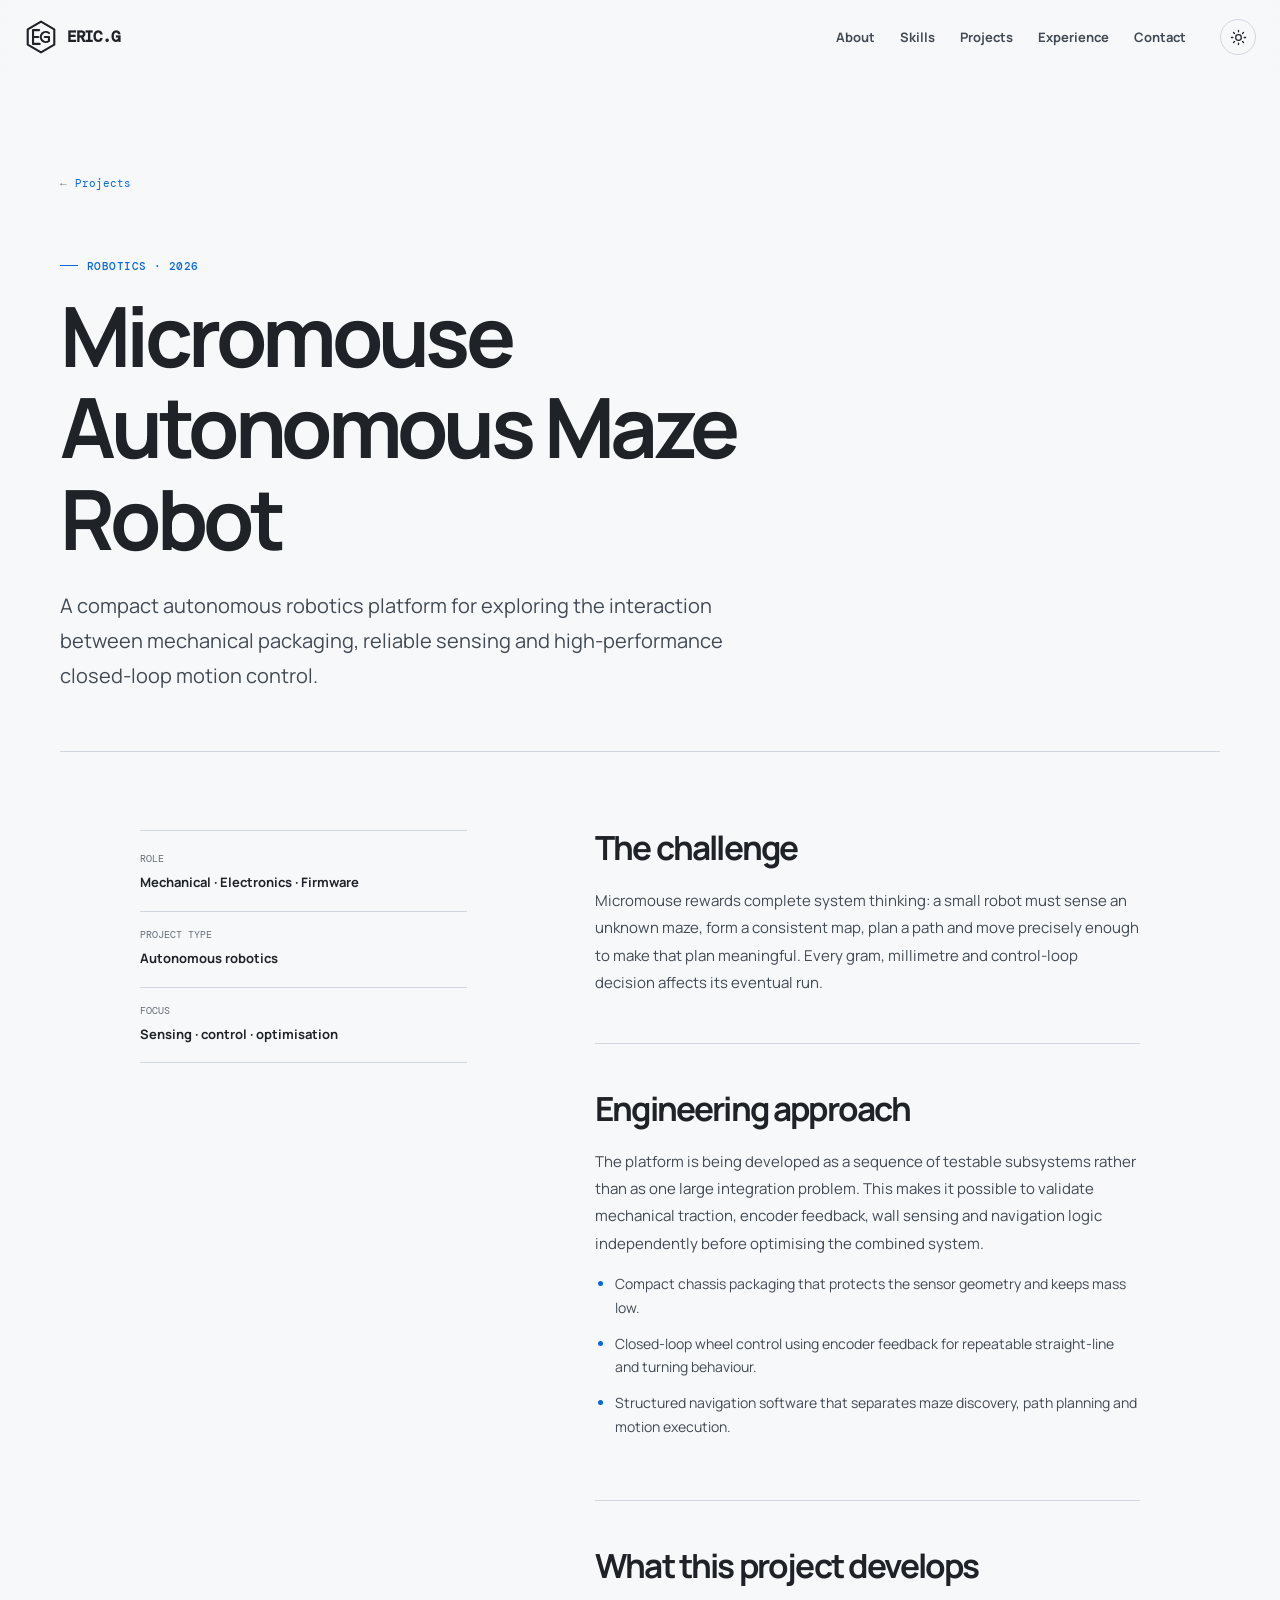
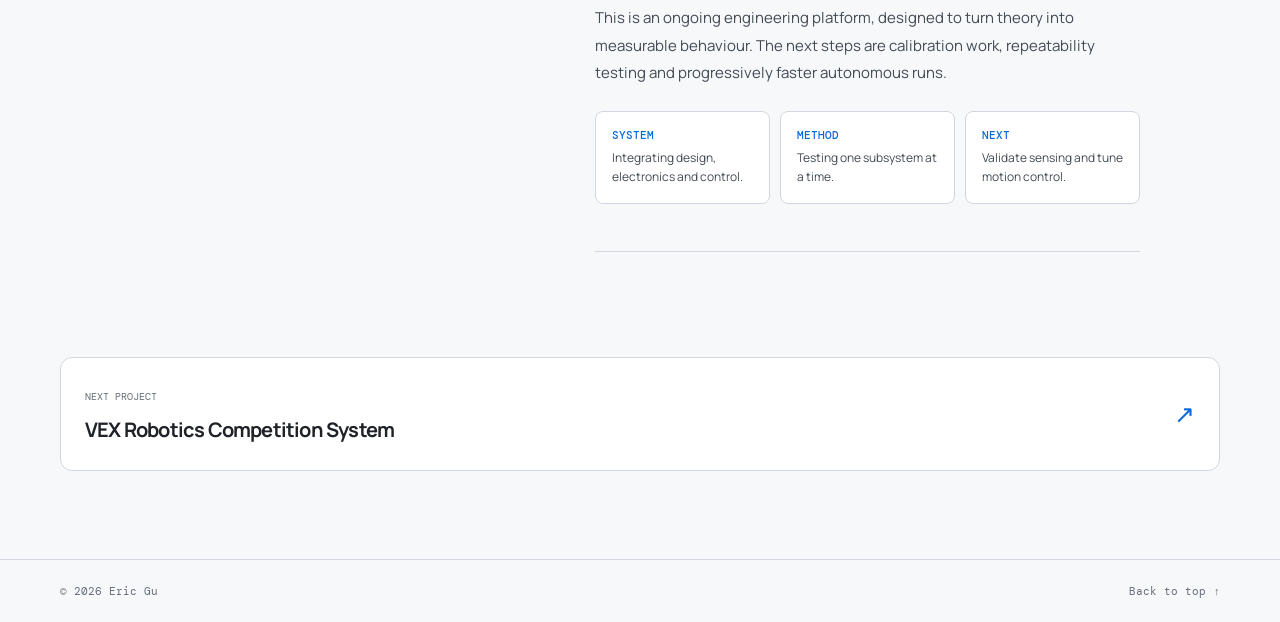
==== commit 02ed8ee3: "reduce element, unify names" ====
--- a/projects/micromouse.html
+++ b/projects/micromouse.html
@@ -1,4 +1,4 @@
 <!doctype html>
 <html lang="en"><head><meta charset="UTF-8"><meta name="viewport" content="width=device-width, initial-scale=1.0"><meta name="description" content="Micromouse autonomous maze robot project by Eric Gu."><title>Micromouse | Eric Gu</title><script>document.documentElement.classList.add('js');(() => { const saved = localStorage.getItem('portfolio-theme'); document.documentElement.dataset.theme = saved || (matchMedia('(prefers-color-scheme: dark)').matches ? 'dark' : 'light'); })();</script><link rel="preconnect" href="https://fonts.googleapis.com"><link rel="preconnect" href="https://fonts.gstatic.com" crossorigin><link href="https://fonts.googleapis.com/css2?family=DM+Mono:wght@400;500&family=Manrope:wght@400;500;600;700;800&display=swap" rel="stylesheet"><link rel="stylesheet" href="../style.css"></head>
 <body class="project-page"><a class="skip-link" href="#main-content">Skip to content</a><header class="site-header" id="top"><div class="nav-shell"><a class="brand" href="../index.html" aria-label="Eric Gu home"><img src="../media/Logo.svg?v=2" alt="" width="34" height="30"><span>ERIC<span class="brand-mark">.G</span></span></a><button class="nav-toggle" type="button" aria-expanded="false" aria-controls="site-nav"><span class="sr-only">Toggle navigation</span><span></span><span></span></button><nav class="site-nav" id="site-nav" aria-label="Main navigation"><a href="../index.html#about">About</a><a href="../index.html#skills">Skills</a><a href="../index.html#projects">Projects</a><a href="../index.html#experience">Experience</a><a href="../index.html#contact">Contact</a></nav><button class="theme-toggle" type="button" aria-label="Switch colour theme"><svg class="sun-icon" viewBox="0 0 24 24" aria-hidden="true"><circle cx="12" cy="12" r="4"/><path d="M12 2v2M12 20v2M4.93 4.93l1.41 1.41M17.66 17.66l1.41 1.41M2 12h2M20 12h2M4.93 19.07l1.41-1.41M17.66 6.34l1.41-1.41"/></svg><svg class="moon-icon" viewBox="0 0 24 24" aria-hidden="true"><path d="M20.6 14.7A8.7 8.7 0 0 1 9.3 3.4 8.7 8.7 0 1 0 20.6 14.7Z"/></svg></button></div></header>
-<main id="main-content"><section class="project-hero"><a class="project-breadcrumb" href="../index.html#projects">← <span>Projects</span></a><p class="eyebrow"><span></span> Robotics · 2026</p><h1>Micromouse<br>Autonomous Maze Robot</h1><p class="project-lede">A compact autonomous robotics platform for exploring the interaction between mechanical packaging, reliable sensing and high-performance closed-loop motion control.</p><div class="project-hero-art"><div class="project-visual maze-visual" aria-hidden="true"><span class="maze-start">START</span><span class="maze-end">GOAL</span><i></i><i></i><i></i><i></i><i></i><i></i><b>↗</b></div></div></section><div class="project-details"><aside class="project-facts"><div class="project-fact"><span>Role</span><strong>Mechanical · Electronics · Firmware</strong></div><div class="project-fact"><span>Project type</span><strong>Autonomous robotics</strong></div><div class="project-fact"><span>Focus</span><strong>Sensing · control · optimisation</strong></div></aside><article class="case-study"><section><h2>The challenge</h2><p>Micromouse rewards complete system thinking: a small robot must sense an unknown maze, form a consistent map, plan a path and move precisely enough to make that plan meaningful. Every gram, millimetre and control-loop decision affects its eventual run.</p></section><section><h2>Engineering approach</h2><p>The platform is being developed as a sequence of testable subsystems rather than as one large integration problem. This makes it possible to validate mechanical traction, encoder feedback, wall sensing and navigation logic independently before optimising the combined system.</p><ul><li>Compact chassis packaging that protects the sensor geometry and keeps mass low.</li><li>Closed-loop wheel control using encoder feedback for repeatable straight-line and turning behaviour.</li><li>Structured navigation software that separates maze discovery, path planning and motion execution.</li></ul></section><section><h2>What this project develops</h2><p>This is an ongoing engineering platform, designed to turn theory into measurable behaviour. The next steps are calibration work, repeatability testing and progressively faster autonomous runs.</p><div class="outcome-grid"><div class="outcome-card"><span>SYSTEM</span><p>Integrating design, electronics and control.</p></div><div class="outcome-card"><span>METHOD</span><p>Testing one subsystem at a time.</p></div><div class="outcome-card"><span>NEXT</span><p>Validate sensing and tune motion control.</p></div></div></section></article></div></main><a class="next-project" href="vex-robotics.html"><div><span>NEXT PROJECT</span><strong>VEX Robotics Competition System</strong></div><b aria-hidden="true">↗</b></a><footer class="site-footer"><div class="section-shell"><span>© <span id="year"></span> Eric Gu</span><a href="#top">Back to top ↑</a></div></footer><script src="../script.js"></script></body></html>
+<main id="main-content"><section class="project-hero"><a class="project-breadcrumb" href="../index.html#projects">← <span>Projects</span></a><p class="eyebrow"><span></span> Robotics · 2026</p><h1>Micromouse<br>Autonomous Maze Robot</h1><p class="project-lede">A compact autonomous robotics platform for exploring the interaction between mechanical packaging, reliable sensing and high-performance closed-loop motion control.</p></section><div class="project-details"><aside class="project-facts"><div class="project-fact"><span>Role</span><strong>Mechanical · Electronics · Firmware</strong></div><div class="project-fact"><span>Project type</span><strong>Autonomous robotics</strong></div><div class="project-fact"><span>Focus</span><strong>Sensing · control · optimisation</strong></div></aside><article class="case-study"><section><h2>The challenge</h2><p>Micromouse rewards complete system thinking: a small robot must sense an unknown maze, form a consistent map, plan a path and move precisely enough to make that plan meaningful. Every gram, millimetre and control-loop decision affects its eventual run.</p></section><section><h2>Engineering approach</h2><p>The platform is being developed as a sequence of testable subsystems rather than as one large integration problem. This makes it possible to validate mechanical traction, encoder feedback, wall sensing and navigation logic independently before optimising the combined system.</p><ul><li>Compact chassis packaging that protects the sensor geometry and keeps mass low.</li><li>Closed-loop wheel control using encoder feedback for repeatable straight-line and turning behaviour.</li><li>Structured navigation software that separates maze discovery, path planning and motion execution.</li></ul></section><section><h2>What this project develops</h2><p>This is an ongoing engineering platform, designed to turn theory into measurable behaviour. The next steps are calibration work, repeatability testing and progressively faster autonomous runs.</p><div class="outcome-grid"><div class="outcome-card"><span>SYSTEM</span><p>Integrating design, electronics and control.</p></div><div class="outcome-card"><span>METHOD</span><p>Testing one subsystem at a time.</p></div><div class="outcome-card"><span>NEXT</span><p>Validate sensing and tune motion control.</p></div></div></section></article></div></main><a class="next-project" href="vex-robotics.html"><div><span>NEXT PROJECT</span><strong>VEX Robotics Competition System</strong></div><b aria-hidden="true">↗</b></a><footer class="site-footer"><div class="section-shell"><span>© <span id="year"></span> Eric Gu</span><a href="#top">Back to top ↑</a></div></footer><script src="../script.js"></script></body></html>
--- a/style.css
+++ b/style.css
@@ -54,3 +54,20 @@
 @media(max-width:900px){.hero{grid-template-columns:1fr;padding-top:55px}.hero-visual{width:100%;max-width:620px;min-height:420px}.intro-grid,.section-heading,.experience-section,.contact-grid{grid-template-columns:1fr;gap:27px}.intro-link{margin-top:-8px}.section-heading>p:last-child{margin-top:0}.capability-grid{grid-template-columns:repeat(2,1fr)}.projects-header{grid-template-columns:1fr;gap:19px}.project-list{grid-template-columns:1fr}.project-card-link{display:grid;grid-template-columns:42% 58%}.project-visual{height:auto;min-height:244px;border-right:1px solid var(--line);border-bottom:0}.project-content{min-height:244px}.experience-section{gap:48px}.contact-details{padding-top:0}.project-details{grid-template-columns:1fr;gap:55px}.project-facts{display:grid;grid-template-columns:repeat(3,1fr)}.project-fact{padding:13px 14px 13px 0;border-bottom:0}.project-hero-art{height:360px}}
 @media(max-width:650px){.section-shell,.nav-shell,.project-hero,.project-details,.next-project{width:min(100% - 32px,1160px)}.nav-shell{height:66px}.theme-toggle{margin-left:auto}.nav-toggle{display:grid;width:32px;height:32px;place-content:center;gap:5px;padding:0}.nav-toggle span:not(.sr-only){display:block;width:20px;height:1px;background:currentColor;transition:transform .2s}.nav-toggle[aria-expanded="true"] span:nth-child(2){transform:translateY(3px) rotate(45deg)}.nav-toggle[aria-expanded="true"] span:nth-child(3){transform:translateY(-3px) rotate(-45deg)}.site-nav{position:absolute;top:66px;right:16px;left:16px;display:grid;gap:3px;max-height:0;padding:0 13px;overflow:hidden;border:1px solid transparent;border-radius:10px;background:var(--surface-raised);opacity:0;transition:max-height .25s,padding .25s,opacity .2s,border-color .25s;box-shadow:var(--shadow)}.site-nav.is-open{max-height:300px;padding:12px 13px;border-color:var(--line);opacity:1}.site-nav a{padding:10px 4px}.site-nav a:after{display:none}.hero{min-height:0;padding:46px 0 65px}.hero-copy h1{font-size:clamp(2.85rem,12vw,4.5rem)}.hero-visual{min-height:345px}.hero-module{transform:translate(-50%,-50%) scale(.8)}.card-top{left:5%}.card-bottom{right:5%}.intro-grid,.skills-section,.experience-section{padding-top:66px;padding-bottom:66px}.intro-statement{font-size:1.45rem}.section-heading{margin-bottom:39px}.capability-grid{grid-template-columns:1fr}.capability-card{min-height:235px}.capability-card svg{margin:30px 0 19px}.projects-section{padding:66px 0}.projects-header{margin-bottom:33px}.project-card-link{display:block}.project-visual{height:206px;min-height:0;border-right:0;border-bottom:1px solid var(--line)}.project-content{min-height:0}.project-content p{min-height:auto;padding-right:32px}.timeline-item{grid-template-columns:68px 1fr;gap:8px}.timeline-description{grid-column:2;padding-top:3px}.contact-section{padding:66px 0}.site-footer .section-shell{flex-direction:column}.project-hero{padding-top:60px}.project-hero .eyebrow{margin-top:45px}.project-hero h1{font-size:clamp(3rem,13vw,4.7rem)}.project-hero-art{height:260px;min-height:0;margin-top:38px}.project-details{padding:62px 0}.project-facts{grid-template-columns:1fr}.project-fact{border-bottom:1px solid var(--line)}.outcome-grid{grid-template-columns:1fr}.next-project{margin-bottom:56px}.next-project strong{font-size:17px}}
 @media(max-width:650px){.contact-email{min-height:66px;padding:14px 15px;gap:10px;font-size:clamp(.96rem,4.8vw,1.2rem);letter-spacing:-.055em}.timeline-item:hover{padding-left:8px}}
+
+/* Minimal text-led layout: decorative illustrations have been removed. */
+.hero{display:flex;min-height:min(690px,calc(100vh - 74px));align-items:center;padding:96px 0 110px}
+.hero-copy{width:100%;max-width:980px}
+.hero-copy h1{max-width:940px;font-size:clamp(3.6rem,7.2vw,6.7rem)}
+.hero-summary{max-width:650px}
+.capability-card{min-height:245px}
+.capability-index{display:block}
+.capability-card h3{margin-top:62px}
+.project-list{gap:16px}
+.project-card-link{display:block}
+.project-content{min-height:285px;padding:31px 28px}
+.project-card:hover{transform:translateY(-3px)}
+.project-hero{padding-bottom:58px;border-bottom:1px solid var(--line)}
+.project-details{padding-top:78px}
+@media(max-width:900px){.hero{min-height:auto;padding:78px 0 90px}.project-content{min-height:210px}.project-card-link{display:block}}
+@media(max-width:650px){.hero{padding:62px 0 76px}.hero-copy h1{font-size:clamp(3rem,13vw,4.9rem)}.capability-card{min-height:205px}.capability-card h3{margin-top:42px}.project-content{min-height:230px;padding:26px 23px}.project-hero{padding-bottom:45px}.project-details{padding-top:58px}}
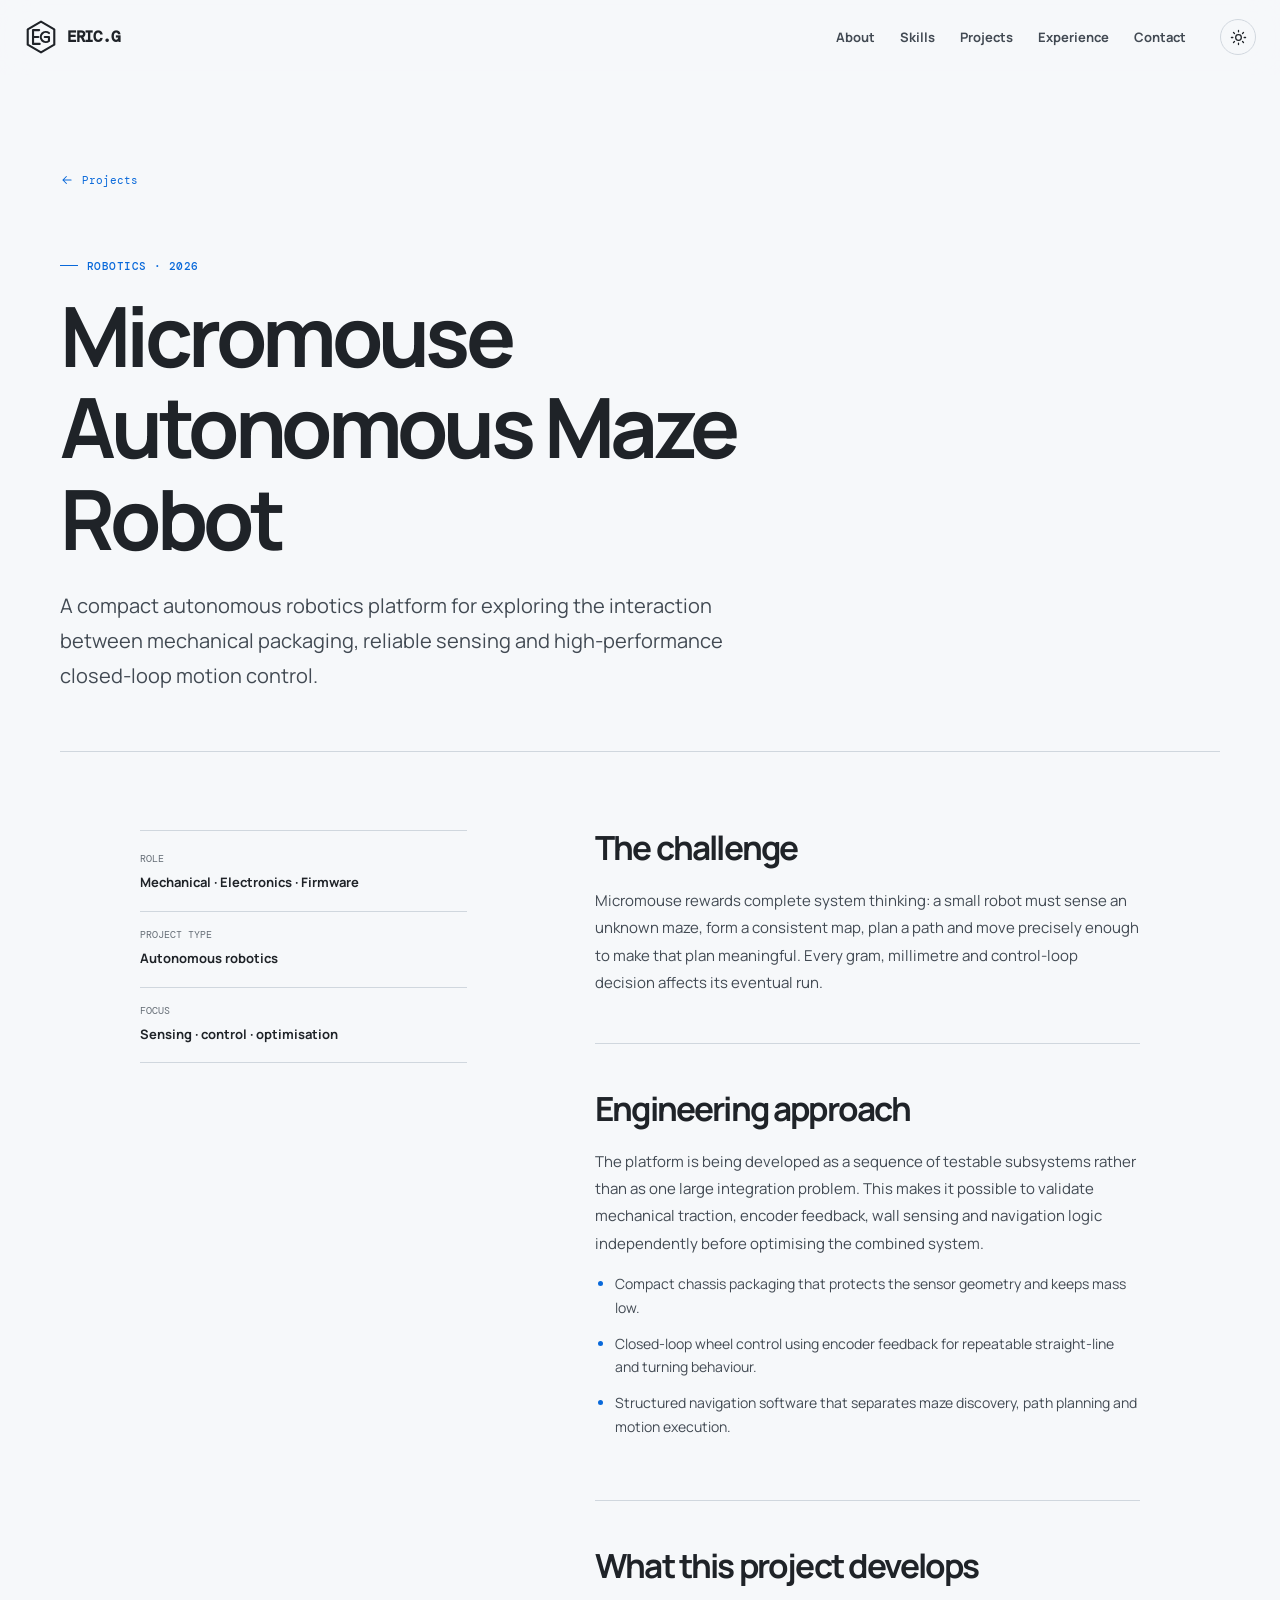
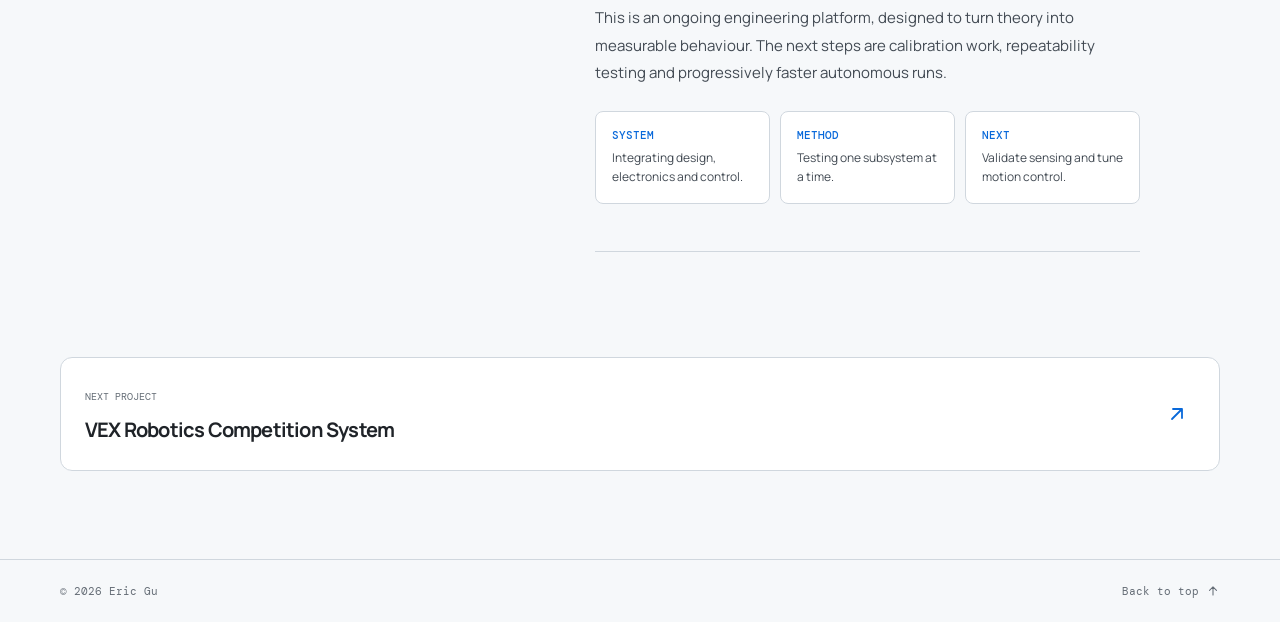
==== commit 9fdafb11: "color code for project section" ====
--- a/projects/micromouse.html
+++ b/projects/micromouse.html
@@ -1,4 +1,4 @@
 <!doctype html>
 <html lang="en"><head><meta charset="UTF-8"><meta name="viewport" content="width=device-width, initial-scale=1.0"><meta name="description" content="Micromouse autonomous maze robot project by Eric Gu."><title>Micromouse | Eric Gu</title><script>document.documentElement.classList.add('js');(() => { const saved = localStorage.getItem('portfolio-theme'); document.documentElement.dataset.theme = saved || (matchMedia('(prefers-color-scheme: dark)').matches ? 'dark' : 'light'); })();</script><link rel="preconnect" href="https://fonts.googleapis.com"><link rel="preconnect" href="https://fonts.gstatic.com" crossorigin><link href="https://fonts.googleapis.com/css2?family=DM+Mono:wght@400;500&family=Manrope:wght@400;500;600;700;800&display=swap" rel="stylesheet"><link rel="stylesheet" href="../style.css"></head>
 <body class="project-page"><a class="skip-link" href="#main-content">Skip to content</a><header class="site-header" id="top"><div class="nav-shell"><a class="brand" href="../index.html" aria-label="Eric Gu home"><img src="../media/Logo.svg?v=2" alt="" width="34" height="30"><span>ERIC<span class="brand-mark">.G</span></span></a><button class="nav-toggle" type="button" aria-expanded="false" aria-controls="site-nav"><span class="sr-only">Toggle navigation</span><span></span><span></span></button><nav class="site-nav" id="site-nav" aria-label="Main navigation"><a href="../index.html#about">About</a><a href="../index.html#skills">Skills</a><a href="../index.html#projects">Projects</a><a href="../index.html#experience">Experience</a><a href="../index.html#contact">Contact</a></nav><button class="theme-toggle" type="button" aria-label="Switch colour theme"><svg class="sun-icon" viewBox="0 0 24 24" aria-hidden="true"><circle cx="12" cy="12" r="4"/><path d="M12 2v2M12 20v2M4.93 4.93l1.41 1.41M17.66 17.66l1.41 1.41M2 12h2M20 12h2M4.93 19.07l1.41-1.41M17.66 6.34l1.41-1.41"/></svg><svg class="moon-icon" viewBox="0 0 24 24" aria-hidden="true"><path d="M20.6 14.7A8.7 8.7 0 0 1 9.3 3.4 8.7 8.7 0 1 0 20.6 14.7Z"/></svg></button></div></header>
-<main id="main-content"><section class="project-hero"><a class="project-breadcrumb" href="../index.html#projects">← <span>Projects</span></a><p class="eyebrow"><span></span> Robotics · 2026</p><h1>Micromouse<br>Autonomous Maze Robot</h1><p class="project-lede">A compact autonomous robotics platform for exploring the interaction between mechanical packaging, reliable sensing and high-performance closed-loop motion control.</p></section><div class="project-details"><aside class="project-facts"><div class="project-fact"><span>Role</span><strong>Mechanical · Electronics · Firmware</strong></div><div class="project-fact"><span>Project type</span><strong>Autonomous robotics</strong></div><div class="project-fact"><span>Focus</span><strong>Sensing · control · optimisation</strong></div></aside><article class="case-study"><section><h2>The challenge</h2><p>Micromouse rewards complete system thinking: a small robot must sense an unknown maze, form a consistent map, plan a path and move precisely enough to make that plan meaningful. Every gram, millimetre and control-loop decision affects its eventual run.</p></section><section><h2>Engineering approach</h2><p>The platform is being developed as a sequence of testable subsystems rather than as one large integration problem. This makes it possible to validate mechanical traction, encoder feedback, wall sensing and navigation logic independently before optimising the combined system.</p><ul><li>Compact chassis packaging that protects the sensor geometry and keeps mass low.</li><li>Closed-loop wheel control using encoder feedback for repeatable straight-line and turning behaviour.</li><li>Structured navigation software that separates maze discovery, path planning and motion execution.</li></ul></section><section><h2>What this project develops</h2><p>This is an ongoing engineering platform, designed to turn theory into measurable behaviour. The next steps are calibration work, repeatability testing and progressively faster autonomous runs.</p><div class="outcome-grid"><div class="outcome-card"><span>SYSTEM</span><p>Integrating design, electronics and control.</p></div><div class="outcome-card"><span>METHOD</span><p>Testing one subsystem at a time.</p></div><div class="outcome-card"><span>NEXT</span><p>Validate sensing and tune motion control.</p></div></div></section></article></div></main><a class="next-project" href="vex-robotics.html"><div><span>NEXT PROJECT</span><strong>VEX Robotics Competition System</strong></div><b aria-hidden="true">↗</b></a><footer class="site-footer"><div class="section-shell"><span>© <span id="year"></span> Eric Gu</span><a href="#top">Back to top ↑</a></div></footer><script src="../script.js"></script></body></html>
+<main id="main-content"><section class="project-hero"><a class="project-breadcrumb" href="../index.html#projects"><svg class="icon" aria-hidden="true"><use href="../media/icons.svg#arrow-left"></use></svg><span>Projects</span></a><p class="eyebrow"><span></span> Robotics · 2026</p><h1>Micromouse<br>Autonomous Maze Robot</h1><p class="project-lede">A compact autonomous robotics platform for exploring the interaction between mechanical packaging, reliable sensing and high-performance closed-loop motion control.</p></section><div class="project-details"><aside class="project-facts"><div class="project-fact"><span>Role</span><strong>Mechanical · Electronics · Firmware</strong></div><div class="project-fact"><span>Project type</span><strong>Autonomous robotics</strong></div><div class="project-fact"><span>Focus</span><strong>Sensing · control · optimisation</strong></div></aside><article class="case-study"><section><h2>The challenge</h2><p>Micromouse rewards complete system thinking: a small robot must sense an unknown maze, form a consistent map, plan a path and move precisely enough to make that plan meaningful. Every gram, millimetre and control-loop decision affects its eventual run.</p></section><section><h2>Engineering approach</h2><p>The platform is being developed as a sequence of testable subsystems rather than as one large integration problem. This makes it possible to validate mechanical traction, encoder feedback, wall sensing and navigation logic independently before optimising the combined system.</p><ul><li>Compact chassis packaging that protects the sensor geometry and keeps mass low.</li><li>Closed-loop wheel control using encoder feedback for repeatable straight-line and turning behaviour.</li><li>Structured navigation software that separates maze discovery, path planning and motion execution.</li></ul></section><section><h2>What this project develops</h2><p>This is an ongoing engineering platform, designed to turn theory into measurable behaviour. The next steps are calibration work, repeatability testing and progressively faster autonomous runs.</p><div class="outcome-grid"><div class="outcome-card"><span>SYSTEM</span><p>Integrating design, electronics and control.</p></div><div class="outcome-card"><span>METHOD</span><p>Testing one subsystem at a time.</p></div><div class="outcome-card"><span>NEXT</span><p>Validate sensing and tune motion control.</p></div></div></section></article></div></main><a class="next-project" href="vex-robotics.html"><div><span>NEXT PROJECT</span><strong>VEX Robotics Competition System</strong></div><span class="next-project-icon" aria-hidden="true"><svg class="icon"><use href="../media/icons.svg#arrow-up-right"></use></svg></span></a><footer class="site-footer"><div class="section-shell"><span>© <span id="year"></span> Eric Gu</span><a href="#top">Back to top <svg class="icon" aria-hidden="true"><use href="../media/icons.svg#arrow-up"></use></svg></a></div></footer><script src="../script.js"></script></body></html>
--- a/style.css
+++ b/style.css
@@ -1,6 +1,6 @@
 /* GitHub-inspired neutral surfaces with a calm blue engineering accent. */
-:root { --bg:#0d1117; --surface:#161b22; --surface-raised:#1c2128; --surface-soft:#21262d; --text:#f0f6fc; --text-soft:#c9d1d9; --muted:#8b949e; --line:#30363d; --line-strong:#484f58; --accent:#58a6ff; --accent-strong:#79c0ff; --accent-ink:#071526; --accent-soft:rgba(88,166,255,.14); --violet:#a5a1ff; --shadow:0 24px 60px rgba(1,4,9,.28); --grid:rgba(139,148,158,.1); --logo-filter:invert(100%); color-scheme:dark; }
-:root[data-theme="light"] { --bg:#f6f8fa; --surface:#fff; --surface-raised:#fff; --surface-soft:#f6f8fa; --text:#1f2328; --text-soft:#424a53; --muted:#656d76; --line:#d0d7de; --line-strong:#afb8c1; --accent:#0969da; --accent-strong:#0550ae; --accent-ink:#fff; --accent-soft:rgba(9,105,218,.1); --violet:#6e70d8; --shadow:0 24px 60px rgba(140,149,159,.18); --grid:rgba(84,96,108,.1); --logo-filter:none; color-scheme:light; }
+:root { --bg:#0d1117; --surface:#161b22; --surface-raised:#1c2128; --surface-soft:#21262d; --text:#f0f6fc; --text-soft:#c9d1d9; --muted:#8b949e; --line:#30363d; --line-strong:#484f58; --accent:#58a6ff; --accent-strong:#79c0ff; --accent-ink:#071526; --accent-soft:rgba(88,166,255,.14); --violet:#a5a1ff; --cad-accent:#e3b341; --cad-soft:rgba(227,179,65,.12); --robotics-accent:#58a6ff; --robotics-soft:rgba(88,166,255,.13); --programming-accent:#a371f7; --programming-soft:rgba(163,113,247,.13); --shadow:0 24px 60px rgba(1,4,9,.28); --grid:rgba(139,148,158,.1); --logo-filter:invert(100%); color-scheme:dark; }
+:root[data-theme="light"] { --bg:#f6f8fa; --surface:#fff; --surface-raised:#fff; --surface-soft:#f6f8fa; --text:#1f2328; --text-soft:#424a53; --muted:#656d76; --line:#d0d7de; --line-strong:#afb8c1; --accent:#0969da; --accent-strong:#0550ae; --accent-ink:#fff; --accent-soft:rgba(9,105,218,.1); --violet:#6e70d8; --cad-accent:#9a6700; --cad-soft:rgba(154,103,0,.09); --robotics-accent:#0969da; --robotics-soft:rgba(9,105,218,.09); --programming-accent:#8250df; --programming-soft:rgba(130,80,223,.09); --shadow:0 24px 60px rgba(140,149,159,.18); --grid:rgba(84,96,108,.1); --logo-filter:none; color-scheme:light; }
 *{box-sizing:border-box} html{scroll-behavior:smooth;scroll-padding-top:88px} body{min-width:320px;margin:0;background:var(--bg);color:var(--text);font-family:Manrope,Arial,sans-serif;line-height:1.6;-webkit-font-smoothing:antialiased} a{color:inherit} button{font:inherit} ::selection{background:var(--accent);color:var(--accent-ink)}
 .sr-only{position:absolute;width:1px;height:1px;padding:0;overflow:hidden;clip:rect(0,0,0,0);white-space:nowrap;border:0}.skip-link{position:fixed;z-index:100;top:12px;left:12px;transform:translateY(-160%);padding:10px 16px;border-radius:8px;background:var(--accent);color:var(--accent-ink);font-weight:800;text-decoration:none;transition:transform .2s}.skip-link:focus{transform:translateY(0)}.section-shell{width:min(1160px,calc(100% - 48px));margin:0 auto}
 
@@ -8,7 +8,7 @@
 .site-header{position:sticky;z-index:20;top:0;border-bottom:1px solid transparent;background:color-mix(in srgb,var(--bg) 88%,transparent);backdrop-filter:blur(16px);transition:border-color .25s,background .25s}.site-header.is-scrolled{border-color:var(--line);background:color-mix(in srgb,var(--bg) 96%,transparent)}.nav-shell{display:flex;width:min(1240px,calc(100% - 48px));height:74px;align-items:center;gap:28px;margin:0 auto}.brand{display:inline-flex;flex-shrink:0;align-items:center;gap:9px;color:var(--text);font:800 16px/1 "DM Mono",monospace;letter-spacing:-.08em;text-decoration:none}.brand img{width:34px;height:34px;object-fit:contain;filter:var(--logo-filter);transition:transform .45s cubic-bezier(.2,.8,.2,1),filter .25s}.brand:hover img{transform:rotate(-8deg) scale(1.08)}.brand-mark{color:inherit}.site-nav{display:flex;align-items:center;gap:25px;margin-left:auto}.site-nav a{position:relative;color:var(--text-soft);font-size:13px;font-weight:700;text-decoration:none}.site-nav a:after{position:absolute;right:0;bottom:-7px;left:0;height:2px;content:"";transform:scaleX(0);transform-origin:right;background:var(--accent);transition:transform .2s}.site-nav a:hover,.site-nav a:focus-visible{color:var(--text)}.site-nav a:hover:after,.site-nav a:focus-visible:after{transform:scaleX(1);transform-origin:left}.theme-toggle,.nav-toggle{border:0;background:none;color:var(--text);cursor:pointer}.theme-toggle{display:grid;width:36px;height:36px;place-items:center;margin-left:6px;padding:0;border:1px solid var(--line);border-radius:50%;transition:border-color .2s,background .2s,transform .2s}.theme-toggle:hover{border-color:var(--accent);background:var(--accent-soft);transform:rotate(12deg)}.theme-toggle svg{width:17px;fill:none;stroke:currentColor;stroke-linecap:round;stroke-linejoin:round;stroke-width:1.8}:root[data-theme="dark"] .sun-icon,:root[data-theme="light"] .moon-icon{display:none}.nav-toggle{display:none}
 
 /* Common typographic patterns */
-.eyebrow,.section-number,.card-kicker,.project-meta,.timeline-date{margin:0;color:var(--muted);font:500 11px/1.3 "DM Mono",monospace;letter-spacing:.04em}.eyebrow{display:flex;align-items:center;gap:9px;color:var(--accent);text-transform:uppercase}.eyebrow>span{width:18px;height:1px;background:currentColor}h1,h2,h3,p{margin-top:0}h1,h2,h3{letter-spacing:-.055em;line-height:1.1}h2{margin-bottom:0;font-size:clamp(2.25rem,4.5vw,4rem)}.button{display:inline-flex;min-height:48px;align-items:center;justify-content:center;gap:13px;padding:13px 18px;border-radius:8px;font-size:14px;font-weight:800;text-decoration:none;transition:transform .2s,box-shadow .2s,background .2s}.button-primary{background:var(--accent);color:var(--accent-ink);box-shadow:0 8px 22px color-mix(in srgb,var(--accent) 22%,transparent)}.button-primary:hover{background:var(--accent-strong);transform:translateY(-2px);box-shadow:0 12px 28px color-mix(in srgb,var(--accent) 32%,transparent)}.text-link{display:inline-flex;align-items:center;gap:7px;font-size:14px;font-weight:800;text-decoration:none}.text-link span{color:var(--accent);font-size:18px;transition:transform .2s}.text-link:hover span{transform:translate(3px,2px)}
+.eyebrow,.section-number,.card-kicker,.project-meta,.timeline-date{margin:0;color:var(--muted);font:500 11px/1.3 "DM Mono",monospace;letter-spacing:.04em}.eyebrow{display:flex;align-items:center;gap:9px;color:var(--accent);text-transform:uppercase}.eyebrow>span{width:18px;height:1px;background:currentColor}h1,h2,h3,p{margin-top:0}h1,h2,h3{letter-spacing:-.055em;line-height:1.1}h2{margin-bottom:0;font-size:clamp(2.25rem,4.5vw,4rem)}.icon{display:block;width:1em;height:1em;flex:0 0 auto;overflow:visible;fill:none;stroke:currentColor;stroke-width:1.8;stroke-linecap:round;stroke-linejoin:round}.button{display:inline-flex;min-height:48px;align-items:center;justify-content:center;gap:13px;padding:13px 18px;border-radius:8px;font-size:14px;font-weight:800;text-decoration:none;transition:transform .2s,box-shadow .2s,background .2s}.button .icon{width:16px;height:16px;transition:transform .2s}.button-primary{background:var(--accent);color:var(--accent-ink);box-shadow:0 8px 22px color-mix(in srgb,var(--accent) 22%,transparent)}.button-primary:hover{background:var(--accent-strong);transform:translateY(-2px);box-shadow:0 12px 28px color-mix(in srgb,var(--accent) 32%,transparent)}.button:hover .icon{transform:translateY(3px)}.text-link{display:inline-flex;align-items:center;gap:7px;font-size:14px;font-weight:800;text-decoration:none}.text-link .icon{width:17px;height:17px;color:var(--accent);transition:transform .2s}.text-link:hover .icon{transform:translate(3px,-3px)}.intro-link:hover .icon{transform:translateY(3px)}
 
 /* Hero */
 .hero{display:grid;grid-template-columns:minmax(0,1.06fr) minmax(380px,.94fr);min-height:min(710px,calc(100vh - 74px));align-items:center;gap:clamp(36px,7vw,100px);padding:76px 0 82px}.hero-copy{position:relative;z-index:1}.hero-copy h1{max-width:740px;margin:18px 0 25px;font-size:clamp(3rem,6vw,5.65rem);font-weight:800}.hero-copy h1 em{display:block;color:var(--accent);font-family:Georgia,serif;font-size:.78em;font-weight:400;letter-spacing:-.07em}.hero-summary{max-width:570px;margin-bottom:30px;color:var(--text-soft);font-size:clamp(1rem,1.45vw,1.15rem);line-height:1.75}.hero-actions{display:flex;align-items:center;gap:26px;flex-wrap:wrap}.hero-visual{position:relative;min-height:480px;overflow:hidden;border:1px solid var(--line);border-radius:20px;background-color:var(--surface);background-image:linear-gradient(var(--grid) 1px,transparent 1px),linear-gradient(90deg,var(--grid) 1px,transparent 1px);background-size:32px 32px;box-shadow:var(--shadow)}.hero-visual:before{position:absolute;inset:8%;content:"";border:1px solid color-mix(in srgb,var(--line) 65%,transparent);border-radius:50%}.hero-visual:after{position:absolute;inset:19%;content:"";border:1px dashed color-mix(in srgb,var(--line-strong) 76%,transparent);border-radius:50%}.orb{position:absolute;border-radius:50%;filter:blur(1px);opacity:.72}.orb-one{top:7%;right:11%;width:106px;height:106px;background:color-mix(in srgb,var(--violet) 58%,transparent)}.orb-two{bottom:11%;left:11%;width:66px;height:66px;background:color-mix(in srgb,var(--accent) 68%,transparent)}.signal{position:absolute;height:1px;transform-origin:left;background:linear-gradient(90deg,transparent,var(--accent),transparent);opacity:.7}.signal-one{top:28%;left:2%;width:63%;transform:rotate(-24deg)}.signal-two{right:-6%;bottom:25%;width:63%;transform:rotate(154deg)}.hero-module{position:absolute;z-index:1;top:50%;left:50%;width:215px;height:215px;transform:translate(-50%,-50%)}.module-ring{position:absolute;border:1px solid var(--accent);border-radius:50%}.ring-outer{inset:0;border-style:dashed;animation:spin 20s linear infinite}.ring-inner{inset:23px;border-color:var(--line-strong)}.module-core{position:absolute;top:50%;left:50%;display:grid;width:93px;height:93px;place-items:center;transform:translate(-50%,-50%) rotate(-8deg);border:1px solid var(--accent);border-radius:23px;background:var(--surface-raised);color:var(--accent);box-shadow:0 0 0 11px color-mix(in srgb,var(--accent) 8%,transparent),0 17px 30px rgba(0,0,0,.18);font:500 30px/1 "DM Mono",monospace;letter-spacing:-.14em}.module-node{position:absolute;z-index:2;width:9px;height:9px;border:2px solid var(--bg);border-radius:50%;background:var(--accent);box-shadow:0 0 0 2px var(--accent)}.node-a{top:14px;left:29px}.node-b{right:8px;bottom:51px}.node-c{bottom:16px;left:41px}.schematic-card{position:absolute;z-index:2;padding:13px 15px;border:1px solid var(--line-strong);border-radius:8px;background:color-mix(in srgb,var(--surface-raised) 90%,transparent);box-shadow:0 12px 25px rgba(0,0,0,.12);backdrop-filter:blur(4px)}.card-top{top:11%;left:9%;min-width:141px}.card-bottom{right:8%;bottom:11%;width:155px}.schematic-card strong{display:block;margin-top:8px;color:var(--text-soft);font:500 12px "DM Mono",monospace}.status-line{display:flex;gap:3px;margin-top:11px}.status-line i{width:17px;height:4px;border-radius:2px;background:var(--line-strong)}.status-line i:nth-child(-n+4){background:var(--accent)}.mini-graph{display:flex;height:38px;align-items:flex-end;gap:5px;margin-top:7px}.mini-graph span{width:12px;border-radius:2px 2px 0 0;background:var(--accent)}.mini-graph span:nth-child(1){height:20%}.mini-graph span:nth-child(2){height:47%}.mini-graph span:nth-child(3){height:35%}.mini-graph span:nth-child(4){height:75%}.mini-graph span:nth-child(5){height:58%}.mini-graph span:nth-child(6){height:100%}.coordinate{position:absolute;z-index:1;color:var(--muted);font:400 10px "DM Mono",monospace;letter-spacing:.07em}.coordinate-x{top:17px;right:15px}.coordinate-y{bottom:17px;left:18px}
@@ -34,7 +34,7 @@
 .contact-details{min-width:0}
 .contact-email{width:100%;max-width:680px;min-height:76px;align-items:center;justify-content:space-between;gap:20px;padding:17px 20px;border:1px solid var(--line);border-radius:12px;background:color-mix(in srgb,var(--bg) 52%,transparent);font-size:clamp(1.35rem,2.2vw,1.85rem);white-space:nowrap;box-shadow:0 12px 35px rgba(0,0,0,.08);transition:border-color .25s,background .25s,transform .25s,box-shadow .25s}
 .contact-email:hover{transform:translateY(-3px);border-color:var(--accent);background:var(--accent-soft);box-shadow:0 18px 40px color-mix(in srgb,var(--accent) 12%,transparent)}
-.contact-email span{flex-shrink:0;font-size:1.25em;transition:transform .25s}.contact-email:hover span{transform:translate(4px,-4px)}
+.contact-email .icon{width:24px;height:24px;flex-shrink:0;color:var(--accent);transition:transform .25s}.contact-email:hover .icon{transform:translate(4px,-4px)}
 
 /* Individual project pages */
 .project-page{background:var(--bg)}.project-hero{width:min(1160px,calc(100% - 48px));margin:0 auto;padding:94px 0 64px}.project-breadcrumb{display:inline-flex;gap:8px;color:var(--muted);font:400 11px "DM Mono",monospace;text-decoration:none}.project-breadcrumb:hover{color:var(--accent)}.project-breadcrumb span{color:var(--accent)}.project-hero .eyebrow{margin-top:64px}.project-hero h1{max-width:900px;margin:17px 0 24px;font-size:clamp(3rem,6.5vw,6.4rem)}.project-lede{max-width:710px;margin:0;color:var(--text-soft);font-size:clamp(1.05rem,1.7vw,1.25rem);line-height:1.75}.project-hero-art{position:relative;height:min(440px,40vw);min-height:300px;margin-top:58px;overflow:hidden;border:1px solid var(--line);border-radius:16px;background-color:var(--surface)}.project-hero-art .project-visual{height:100%;border:0;transform:scale(1.38)}.project-details{display:grid;grid-template-columns:.75fr 1.25fr;gap:clamp(54px,10vw,150px);width:min(1000px,calc(100% - 48px));margin:0 auto;padding:100px 0 105px}.project-facts{height:fit-content;padding:5px 0;border-top:1px solid var(--line)}.project-fact{padding:16px 0;border-bottom:1px solid var(--line)}.project-fact span{display:block;margin-bottom:4px;color:var(--muted);font:400 10px "DM Mono",monospace;text-transform:uppercase}.project-fact strong{font-size:13px}.case-study>section{padding:0 0 47px;margin-bottom:47px;border-bottom:1px solid var(--line)}.case-study>section:last-child{margin-bottom:0}.case-study h2{margin-bottom:20px;font-size:clamp(1.7rem,2.6vw,2.35rem)}.case-study p{color:var(--text-soft);font-size:15px;line-height:1.82}.case-study p:last-child{margin-bottom:0}.case-study ul{display:grid;gap:12px;padding-left:20px;color:var(--text-soft);font-size:14px;line-height:1.7}.case-study li::marker{color:var(--accent)}.outcome-grid{display:grid;grid-template-columns:repeat(3,1fr);gap:10px;margin-top:25px}.outcome-card{padding:16px;border:1px solid var(--line);border-radius:8px;background:var(--surface)}.outcome-card span{display:block;margin-bottom:7px;color:var(--accent);font:500 11px "DM Mono",monospace}.outcome-card p{margin:0;font-size:12px;line-height:1.55}.next-project{display:flex;align-items:center;justify-content:space-between;width:min(1160px,calc(100% - 48px));margin:0 auto 88px;padding:24px;border:1px solid var(--line);border-radius:12px;background:var(--surface);color:inherit;text-decoration:none;transition:border-color .2s,transform .2s}.next-project:hover{border-color:var(--accent);transform:translateY(-3px)}.next-project span{color:var(--muted);font:400 10px "DM Mono",monospace}.next-project strong{display:block;margin-top:7px;font-size:20px;letter-spacing:-.04em}.next-project>b{color:var(--accent);font-size:25px;font-weight:400}
@@ -71,3 +71,40 @@
 .project-details{padding-top:78px}
 @media(max-width:900px){.hero{min-height:auto;padding:78px 0 90px}.project-content{min-height:210px}.project-card-link{display:block}}
 @media(max-width:650px){.hero{padding:62px 0 76px}.hero-copy h1{font-size:clamp(3rem,13vw,4.9rem)}.capability-card{min-height:205px}.capability-card h3{margin-top:42px}.project-content{min-height:230px;padding:26px 23px}.project-hero{padding-bottom:45px}.project-details{padding-top:58px}}
+
+/* Project disciplines and editable topic tags */
+.project-groups{display:grid;gap:82px}
+.project-group{display:grid;grid-template-columns:minmax(190px,.34fr) minmax(0,1fr);gap:clamp(40px,7vw,90px);padding-top:32px;border-top:1px solid var(--line)}
+.project-group[data-project-type="cad"]{--project-accent:var(--cad-accent);--project-soft:var(--cad-soft)}
+.project-group[data-project-type="robotics"]{--project-accent:var(--robotics-accent);--project-soft:var(--robotics-soft)}
+.project-group[data-project-type="programming"]{--project-accent:var(--programming-accent);--project-soft:var(--programming-soft)}
+.project-group-heading h3{display:flex;align-items:center;gap:13px;margin:0 0 14px;color:var(--project-accent);font-size:clamp(2.2rem,4vw,3.8rem)}
+.project-group-heading h3:before{width:10px;height:10px;flex:0 0 auto;border-radius:50%;background:currentColor;box-shadow:0 0 0 5px var(--project-soft);content:""}
+.project-group-heading p{max-width:250px;margin:0;color:var(--text-soft);font-size:13px;line-height:1.7}
+.project-group .project-list{grid-template-columns:repeat(auto-fit,minmax(310px,1fr));gap:16px}
+.project-group .project-card{border-color:color-mix(in srgb,var(--project-accent) 30%,var(--line));background:linear-gradient(120deg,var(--project-soft),transparent 48%),var(--bg);box-shadow:inset 3px 0 0 var(--project-accent)}
+.project-group .project-card:hover{border-color:var(--project-accent);box-shadow:inset 3px 0 0 var(--project-accent),0 22px 48px color-mix(in srgb,var(--project-accent) 13%,transparent)}
+.project-group .project-content{display:flex;min-height:320px;flex-direction:column}
+.project-group .project-content h3{font-size:clamp(1.8rem,3vw,2.6rem)}
+.project-group .project-content>p{max-width:650px;min-height:0}
+.project-group .project-arrow{color:var(--project-accent)}
+.project-arrow .icon{width:22px;height:22px}
+.project-meta{justify-content:flex-end}
+.project-tags{display:flex;align-items:center;flex-wrap:wrap;gap:8px;margin-top:auto;padding:30px 34px 0 0}
+.project-tags span{padding:6px 9px;border:1px solid color-mix(in srgb,var(--project-accent) 35%,var(--line));border-radius:999px;background:var(--project-soft);color:var(--project-accent);font:500 10px/1.2 "DM Mono",monospace;letter-spacing:.01em;transition:border-color .2s,color .2s,background .2s}
+.project-card:hover .project-tags span{border-color:var(--project-accent);background:color-mix(in srgb,var(--project-soft) 72%,var(--surface-soft));color:var(--project-accent)}
+.project-tags-detail{max-width:760px;margin-top:27px;padding:0}
+@media(max-width:900px){.project-groups{gap:62px}.project-group{grid-template-columns:1fr;gap:26px}.project-group-heading p{max-width:460px}.project-group .project-content{min-height:280px}}
+@media(max-width:650px){.project-groups{gap:50px}.project-group{padding-top:26px}.project-group-heading h3{font-size:2.3rem}.project-group .project-list{grid-template-columns:1fr}.project-group .project-content{min-height:285px}.project-tags{padding-top:25px}}
+
+/* Shared directional SVG icons render consistently across operating systems. */
+.social-links a,.site-footer a{display:inline-flex;align-items:center;gap:7px}
+.social-links .icon{width:13px;height:13px;color:var(--accent)}
+.site-footer .icon{width:14px;height:14px;transition:transform .2s}
+.site-footer a:hover .icon{transform:translateY(-3px)}
+.project-breadcrumb{align-items:center}
+.project-breadcrumb .icon{width:14px;height:14px;color:var(--accent);transition:transform .2s}
+.project-breadcrumb:hover .icon{transform:translateX(-3px)}
+.next-project .next-project-icon{display:grid;width:36px;height:36px;place-items:center;color:var(--accent)}
+.next-project-icon .icon{width:24px;height:24px;transition:transform .2s}
+.next-project:hover .next-project-icon .icon{transform:translate(3px,-3px)}
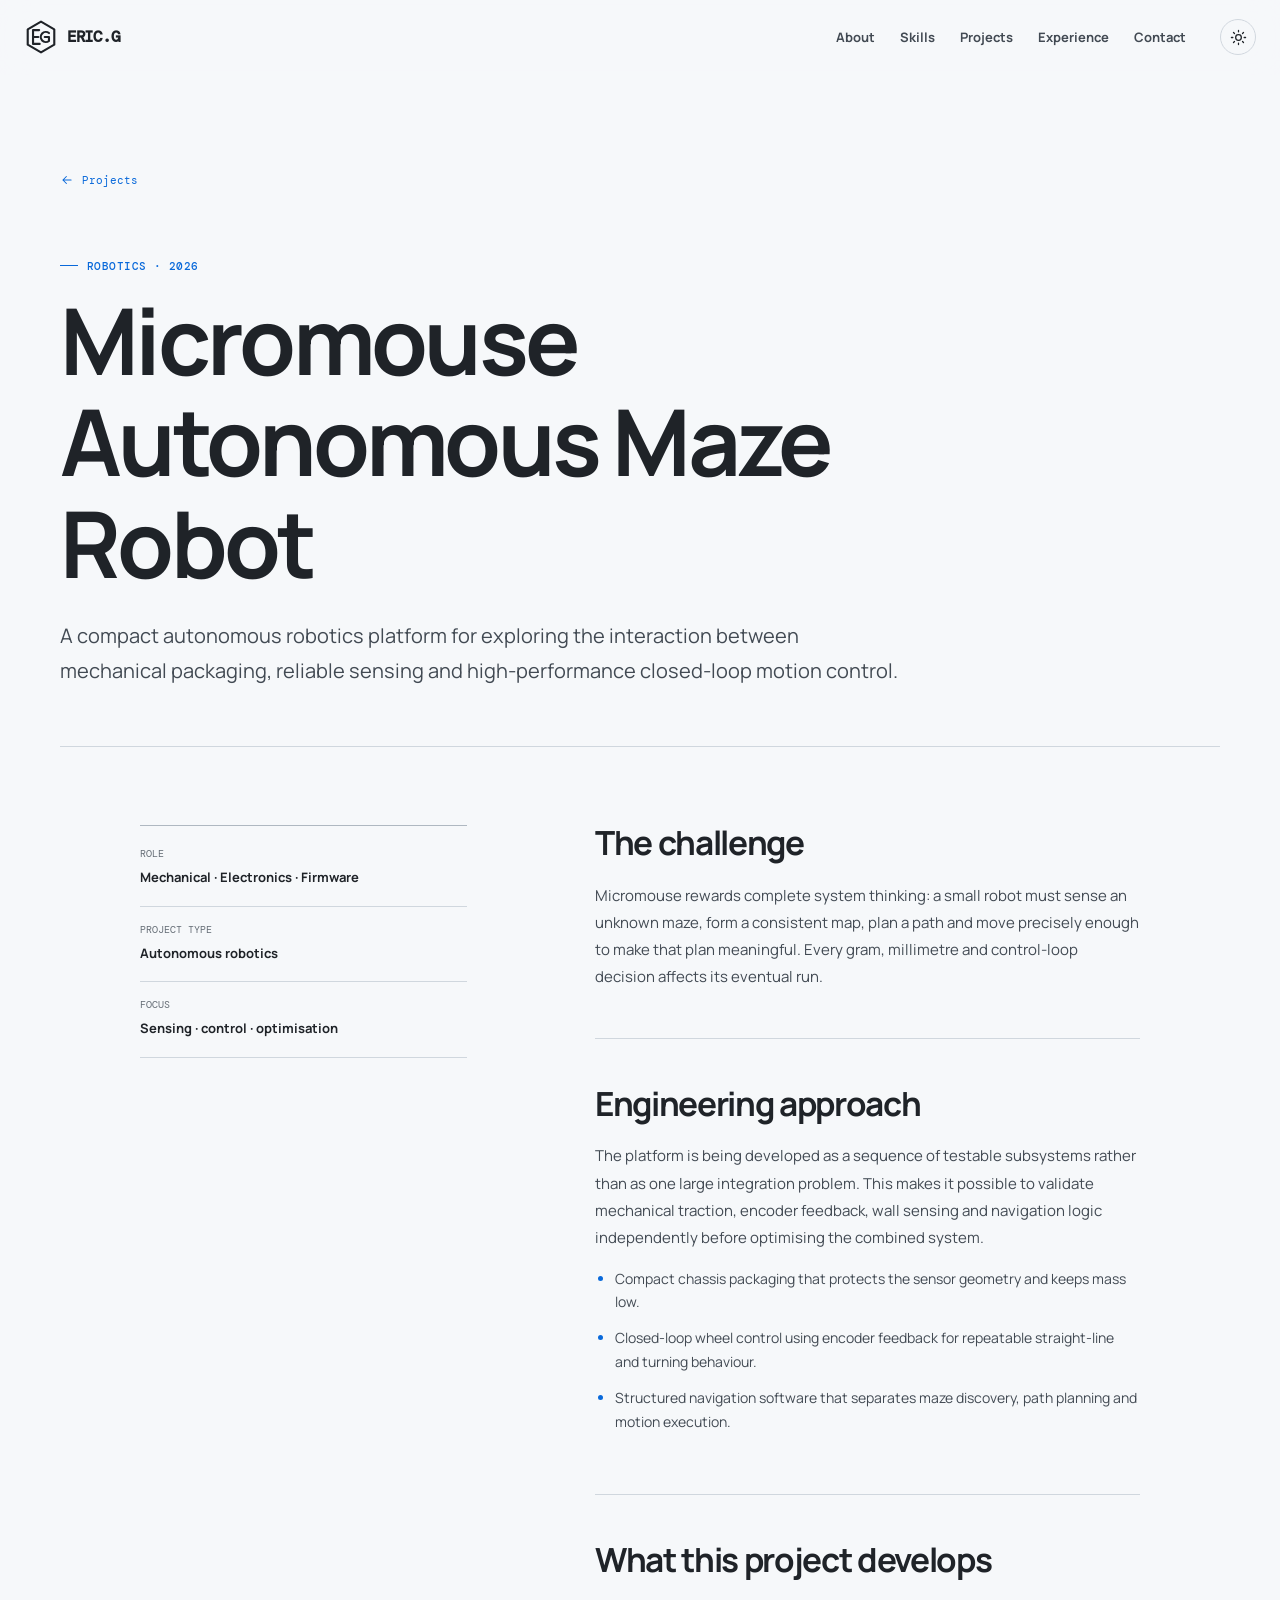
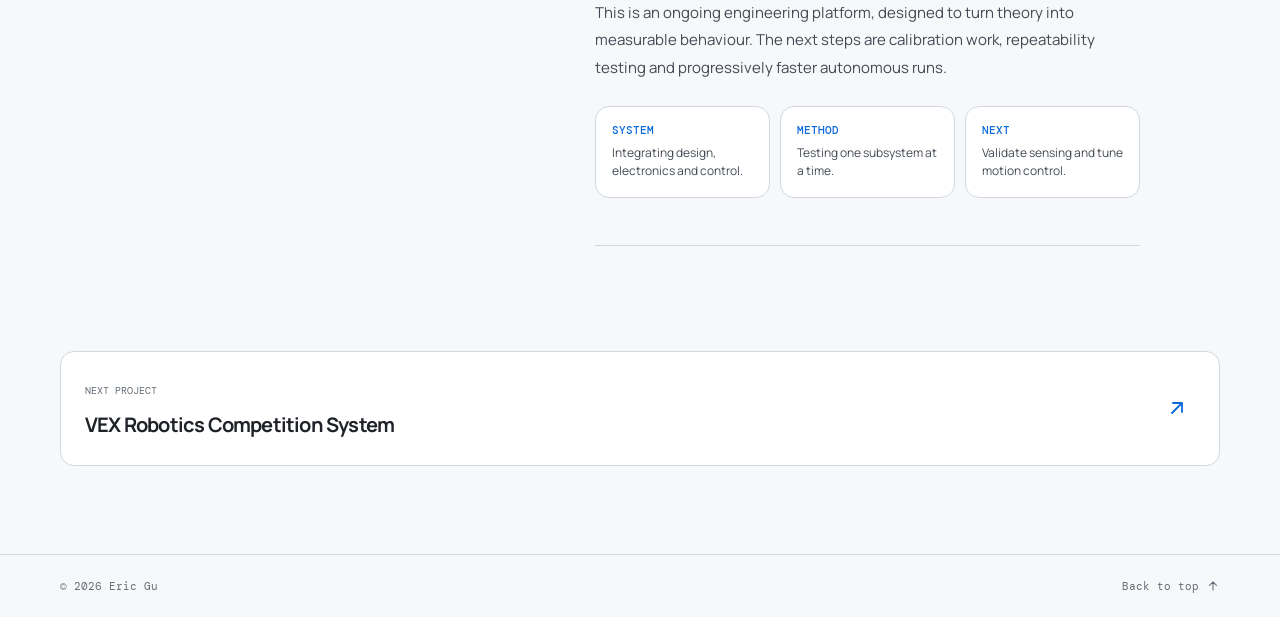
==== commit 662243de: "adjust visual, change context for vex" ====
--- a/projects/micromouse.html
+++ b/projects/micromouse.html
@@ -1,4 +1,177 @@
 <!doctype html>
-<html lang="en"><head><meta charset="UTF-8"><meta name="viewport" content="width=device-width, initial-scale=1.0"><meta name="description" content="Micromouse autonomous maze robot project by Eric Gu."><title>Micromouse | Eric Gu</title><script>document.documentElement.classList.add('js');(() => { const saved = localStorage.getItem('portfolio-theme'); document.documentElement.dataset.theme = saved || (matchMedia('(prefers-color-scheme: dark)').matches ? 'dark' : 'light'); })();</script><link rel="preconnect" href="https://fonts.googleapis.com"><link rel="preconnect" href="https://fonts.gstatic.com" crossorigin><link href="https://fonts.googleapis.com/css2?family=DM+Mono:wght@400;500&family=Manrope:wght@400;500;600;700;800&display=swap" rel="stylesheet"><link rel="stylesheet" href="../style.css"></head>
-<body class="project-page"><a class="skip-link" href="#main-content">Skip to content</a><header class="site-header" id="top"><div class="nav-shell"><a class="brand" href="../index.html" aria-label="Eric Gu home"><img src="../media/Logo.svg?v=2" alt="" width="34" height="30"><span>ERIC<span class="brand-mark">.G</span></span></a><button class="nav-toggle" type="button" aria-expanded="false" aria-controls="site-nav"><span class="sr-only">Toggle navigation</span><span></span><span></span></button><nav class="site-nav" id="site-nav" aria-label="Main navigation"><a href="../index.html#about">About</a><a href="../index.html#skills">Skills</a><a href="../index.html#projects">Projects</a><a href="../index.html#experience">Experience</a><a href="../index.html#contact">Contact</a></nav><button class="theme-toggle" type="button" aria-label="Switch colour theme"><svg class="sun-icon" viewBox="0 0 24 24" aria-hidden="true"><circle cx="12" cy="12" r="4"/><path d="M12 2v2M12 20v2M4.93 4.93l1.41 1.41M17.66 17.66l1.41 1.41M2 12h2M20 12h2M4.93 19.07l1.41-1.41M17.66 6.34l1.41-1.41"/></svg><svg class="moon-icon" viewBox="0 0 24 24" aria-hidden="true"><path d="M20.6 14.7A8.7 8.7 0 0 1 9.3 3.4 8.7 8.7 0 1 0 20.6 14.7Z"/></svg></button></div></header>
-<main id="main-content"><section class="project-hero"><a class="project-breadcrumb" href="../index.html#projects"><svg class="icon" aria-hidden="true"><use href="../media/icons.svg#arrow-left"></use></svg><span>Projects</span></a><p class="eyebrow"><span></span> Robotics · 2026</p><h1>Micromouse<br>Autonomous Maze Robot</h1><p class="project-lede">A compact autonomous robotics platform for exploring the interaction between mechanical packaging, reliable sensing and high-performance closed-loop motion control.</p></section><div class="project-details"><aside class="project-facts"><div class="project-fact"><span>Role</span><strong>Mechanical · Electronics · Firmware</strong></div><div class="project-fact"><span>Project type</span><strong>Autonomous robotics</strong></div><div class="project-fact"><span>Focus</span><strong>Sensing · control · optimisation</strong></div></aside><article class="case-study"><section><h2>The challenge</h2><p>Micromouse rewards complete system thinking: a small robot must sense an unknown maze, form a consistent map, plan a path and move precisely enough to make that plan meaningful. Every gram, millimetre and control-loop decision affects its eventual run.</p></section><section><h2>Engineering approach</h2><p>The platform is being developed as a sequence of testable subsystems rather than as one large integration problem. This makes it possible to validate mechanical traction, encoder feedback, wall sensing and navigation logic independently before optimising the combined system.</p><ul><li>Compact chassis packaging that protects the sensor geometry and keeps mass low.</li><li>Closed-loop wheel control using encoder feedback for repeatable straight-line and turning behaviour.</li><li>Structured navigation software that separates maze discovery, path planning and motion execution.</li></ul></section><section><h2>What this project develops</h2><p>This is an ongoing engineering platform, designed to turn theory into measurable behaviour. The next steps are calibration work, repeatability testing and progressively faster autonomous runs.</p><div class="outcome-grid"><div class="outcome-card"><span>SYSTEM</span><p>Integrating design, electronics and control.</p></div><div class="outcome-card"><span>METHOD</span><p>Testing one subsystem at a time.</p></div><div class="outcome-card"><span>NEXT</span><p>Validate sensing and tune motion control.</p></div></div></section></article></div></main><a class="next-project" href="vex-robotics.html"><div><span>NEXT PROJECT</span><strong>VEX Robotics Competition System</strong></div><span class="next-project-icon" aria-hidden="true"><svg class="icon"><use href="../media/icons.svg#arrow-up-right"></use></svg></span></a><footer class="site-footer"><div class="section-shell"><span>© <span id="year"></span> Eric Gu</span><a href="#top">Back to top <svg class="icon" aria-hidden="true"><use href="../media/icons.svg#arrow-up"></use></svg></a></div></footer><script src="../script.js"></script></body></html>
+<html lang="en">
+  <head>
+    <meta charset="UTF-8" />
+    <meta name="viewport" content="width=device-width, initial-scale=1.0" />
+    <meta name="description" content="Micromouse autonomous maze robot project by Eric Gu." />
+    <title>Micromouse | Eric Gu</title>
+    <script>
+      document.documentElement.classList.add('js');
+      (() => {
+        const saved = localStorage.getItem('portfolio-theme');
+        document.documentElement.dataset.theme =
+          saved || (matchMedia('(prefers-color-scheme: dark)').matches ? 'dark' : 'light');
+      })();
+    </script>
+    <link rel="preconnect" href="https://fonts.googleapis.com" />
+    <link rel="preconnect" href="https://fonts.gstatic.com" crossorigin />
+    <link
+      href="https://fonts.googleapis.com/css2?family=DM+Mono:wght@400;500&family=Manrope:wght@400;500;600;700;800&display=swap"
+      rel="stylesheet"
+    />
+    <link rel="stylesheet" href="../style.css" />
+  </head>
+  <body class="project-page" id="top">
+    <a class="skip-link" href="#main-content">Skip to content</a>
+    <header class="site-header">
+      <div class="nav-shell">
+        <a class="brand" href="../index.html" aria-label="Eric Gu home">
+          <img src="../media/Logo.svg?v=2" alt="" width="34" height="30" />
+          <span>ERIC.G</span>
+        </a>
+        <button class="nav-toggle" type="button" aria-expanded="false" aria-controls="site-nav">
+          <span class="sr-only">Toggle navigation</span>
+          <span></span>
+          <span></span>
+        </button>
+        <nav class="site-nav" id="site-nav" aria-label="Main navigation">
+          <a href="../index.html#about">About</a>
+          <a href="../index.html#skills">Skills</a>
+          <a href="../index.html#projects">Projects</a>
+          <a href="../index.html#experience">Experience</a>
+          <a href="../index.html#contact">Contact</a>
+        </nav>
+        <button class="theme-toggle" type="button" aria-label="Switch colour theme">
+          <svg class="sun-icon" viewBox="0 0 24 24" aria-hidden="true">
+            <circle cx="12" cy="12" r="4" />
+            <path
+              d="M12 2v2M12 20v2M4.93 4.93l1.41 1.41M17.66 17.66l1.41 1.41M2 12h2M20 12h2M4.93 19.07l1.41-1.41M17.66 6.34l1.41-1.41"
+            /></svg
+          ><svg class="moon-icon" viewBox="0 0 24 24" aria-hidden="true">
+            <path d="M20.6 14.7A8.7 8.7 0 0 1 9.3 3.4 8.7 8.7 0 1 0 20.6 14.7Z" />
+          </svg>
+        </button>
+      </div>
+    </header>
+    <main id="main-content">
+      <section class="project-hero">
+        <a class="project-breadcrumb" href="../index.html#projects">
+          <svg viewBox="0 0 24 24" class="icon" aria-hidden="true">
+            <path d="M19 12H5M11 6l-6 6 6 6"></path>
+          </svg>
+          <span>Projects</span>
+        </a>
+        <p class="eyebrow">
+          <span></span>
+          Robotics · 2026
+        </p>
+        <h1>
+          Micromouse
+          <br />
+          Autonomous Maze Robot
+        </h1>
+        <p class="project-lede">
+          A compact autonomous robotics platform for exploring the interaction between mechanical
+          packaging, reliable sensing and high-performance closed-loop motion control.
+        </p>
+      </section>
+      <div class="project-details">
+        <aside class="project-facts">
+          <div class="project-fact">
+            <span>Role</span>
+            <strong>Mechanical · Electronics · Firmware</strong>
+          </div>
+          <div class="project-fact">
+            <span>Project type</span>
+            <strong>Autonomous robotics</strong>
+          </div>
+          <div class="project-fact">
+            <span>Focus</span>
+            <strong>Sensing · control · optimisation</strong>
+          </div>
+        </aside>
+        <article class="case-study">
+          <section>
+            <h2>The challenge</h2>
+            <p>
+              Micromouse rewards complete system thinking: a small robot must sense an unknown maze,
+              form a consistent map, plan a path and move precisely enough to make that plan
+              meaningful. Every gram, millimetre and control-loop decision affects its eventual run.
+            </p>
+          </section>
+          <section>
+            <h2>Engineering approach</h2>
+            <p>
+              The platform is being developed as a sequence of testable subsystems rather than as
+              one large integration problem. This makes it possible to validate mechanical traction,
+              encoder feedback, wall sensing and navigation logic independently before optimising
+              the combined system.
+            </p>
+            <ul>
+              <li>
+                Compact chassis packaging that protects the sensor geometry and keeps mass low.
+              </li>
+              <li>
+                Closed-loop wheel control using encoder feedback for repeatable straight-line and
+                turning behaviour.
+              </li>
+              <li>
+                Structured navigation software that separates maze discovery, path planning and
+                motion execution.
+              </li>
+            </ul>
+          </section>
+          <section>
+            <h2>What this project develops</h2>
+            <p>
+              This is an ongoing engineering platform, designed to turn theory into measurable
+              behaviour. The next steps are calibration work, repeatability testing and
+              progressively faster autonomous runs.
+            </p>
+            <div class="outcome-grid">
+              <div class="outcome-card">
+                <span>SYSTEM</span>
+                <p>Integrating design, electronics and control.</p>
+              </div>
+              <div class="outcome-card">
+                <span>METHOD</span>
+                <p>Testing one subsystem at a time.</p>
+              </div>
+              <div class="outcome-card">
+                <span>NEXT</span>
+                <p>Validate sensing and tune motion control.</p>
+              </div>
+            </div>
+          </section>
+        </article>
+      </div>
+    </main>
+    <a class="next-project" href="vex-robotics.html">
+      <div>
+        <span>NEXT PROJECT</span>
+        <strong>VEX Robotics Competition System</strong>
+      </div>
+      <span class="next-project-icon" aria-hidden="true">
+        <svg viewBox="0 0 24 24" class="icon">
+          <path d="M7 17 17 7M8 7h9v9"></path>
+        </svg>
+      </span>
+    </a>
+    <footer class="site-footer">
+      <div class="section-shell">
+        <span>
+          ©
+          <span id="year"></span>
+          Eric Gu
+        </span>
+        <a href="#top">
+          Back to top
+          <svg viewBox="0 0 24 24" class="icon" aria-hidden="true">
+            <path d="M12 19V5M6 11l6-6 6 6"></path>
+          </svg>
+        </a>
+      </div>
+    </footer>
+    <script src="../script.js"></script>
+  </body>
+</html>
--- a/style.css
+++ b/style.css
@@ -1,110 +1,2811 @@
 /* GitHub-inspired neutral surfaces with a calm blue engineering accent. */
-:root { --bg:#0d1117; --surface:#161b22; --surface-raised:#1c2128; --surface-soft:#21262d; --text:#f0f6fc; --text-soft:#c9d1d9; --muted:#8b949e; --line:#30363d; --line-strong:#484f58; --accent:#58a6ff; --accent-strong:#79c0ff; --accent-ink:#071526; --accent-soft:rgba(88,166,255,.14); --violet:#a5a1ff; --cad-accent:#e3b341; --cad-soft:rgba(227,179,65,.12); --robotics-accent:#58a6ff; --robotics-soft:rgba(88,166,255,.13); --programming-accent:#a371f7; --programming-soft:rgba(163,113,247,.13); --shadow:0 24px 60px rgba(1,4,9,.28); --grid:rgba(139,148,158,.1); --logo-filter:invert(100%); color-scheme:dark; }
-:root[data-theme="light"] { --bg:#f6f8fa; --surface:#fff; --surface-raised:#fff; --surface-soft:#f6f8fa; --text:#1f2328; --text-soft:#424a53; --muted:#656d76; --line:#d0d7de; --line-strong:#afb8c1; --accent:#0969da; --accent-strong:#0550ae; --accent-ink:#fff; --accent-soft:rgba(9,105,218,.1); --violet:#6e70d8; --cad-accent:#9a6700; --cad-soft:rgba(154,103,0,.09); --robotics-accent:#0969da; --robotics-soft:rgba(9,105,218,.09); --programming-accent:#8250df; --programming-soft:rgba(130,80,223,.09); --shadow:0 24px 60px rgba(140,149,159,.18); --grid:rgba(84,96,108,.1); --logo-filter:none; color-scheme:light; }
-*{box-sizing:border-box} html{scroll-behavior:smooth;scroll-padding-top:88px} body{min-width:320px;margin:0;background:var(--bg);color:var(--text);font-family:Manrope,Arial,sans-serif;line-height:1.6;-webkit-font-smoothing:antialiased} a{color:inherit} button{font:inherit} ::selection{background:var(--accent);color:var(--accent-ink)}
-.sr-only{position:absolute;width:1px;height:1px;padding:0;overflow:hidden;clip:rect(0,0,0,0);white-space:nowrap;border:0}.skip-link{position:fixed;z-index:100;top:12px;left:12px;transform:translateY(-160%);padding:10px 16px;border-radius:8px;background:var(--accent);color:var(--accent-ink);font-weight:800;text-decoration:none;transition:transform .2s}.skip-link:focus{transform:translateY(0)}.section-shell{width:min(1160px,calc(100% - 48px));margin:0 auto}
+:root {
+  --bg: #0d1117;
+  --surface: #161b22;
+  --surface-raised: #1c2128;
+  --surface-soft: #21262d;
+  --surface-hover: #262c34;
+  --text: #f0f6fc;
+  --text-soft: #c9d1d9;
+  --muted: #8b949e;
+  --line: #30363d;
+  --line-strong: #484f58;
+  --accent: #58a6ff;
+  --accent-strong: #79c0ff;
+  --accent-ink: #071526;
+  --accent-soft: rgba(88, 166, 255, 0.14);
+  --violet: #a5a1ff;
+  --cad-accent: #e3b341;
+  --cad-soft: rgba(227, 179, 65, 0.12);
+  --robotics-accent: #58a6ff;
+  --robotics-soft: rgba(88, 166, 255, 0.13);
+  --programming-accent: #a371f7;
+  --programming-soft: rgba(163, 113, 247, 0.13);
+  --shadow: 0 24px 60px rgba(1, 4, 9, 0.28);
+  --shadow-soft: 0 12px 32px rgba(1, 4, 9, 0.18);
+  --shadow-lift: 0 18px 44px rgba(1, 4, 9, 0.26);
+  --focus-ring: color-mix(in srgb, var(--accent) 70%, white);
+  --ease-out: cubic-bezier(0.16, 1, 0.3, 1);
+  --grid: rgba(139, 148, 158, 0.1);
+  --logo-filter: invert(100%);
+  color-scheme: dark;
+}
+:root[data-theme='light'] {
+  --bg: #f6f8fa;
+  --surface: #fff;
+  --surface-raised: #fff;
+  --surface-soft: #f6f8fa;
+  --surface-hover: #eef2f6;
+  --text: #1f2328;
+  --text-soft: #424a53;
+  --muted: #656d76;
+  --line: #d0d7de;
+  --line-strong: #afb8c1;
+  --accent: #0969da;
+  --accent-strong: #0550ae;
+  --accent-ink: #fff;
+  --accent-soft: rgba(9, 105, 218, 0.1);
+  --violet: #6e70d8;
+  --cad-accent: #9a6700;
+  --cad-soft: rgba(154, 103, 0, 0.09);
+  --robotics-accent: #0969da;
+  --robotics-soft: rgba(9, 105, 218, 0.09);
+  --programming-accent: #8250df;
+  --programming-soft: rgba(130, 80, 223, 0.09);
+  --shadow: 0 24px 60px rgba(140, 149, 159, 0.18);
+  --shadow-soft: 0 10px 28px rgba(31, 35, 40, 0.1);
+  --shadow-lift: 0 18px 42px rgba(31, 35, 40, 0.14);
+  --focus-ring: color-mix(in srgb, var(--accent) 76%, black);
+  --grid: rgba(84, 96, 108, 0.1);
+  --logo-filter: none;
+  color-scheme: light;
+}
+* {
+  box-sizing: border-box;
+}
+html {
+  scroll-behavior: smooth;
+  scroll-padding-top: 88px;
+}
+body {
+  min-width: 320px;
+  margin: 0;
+  background: var(--bg);
+  color: var(--text);
+  font-family: Manrope, Arial, sans-serif;
+  line-height: 1.6;
+  -webkit-font-smoothing: antialiased;
+}
+a {
+  color: inherit;
+}
+button {
+  font: inherit;
+}
+::selection {
+  background: var(--accent);
+  color: var(--accent-ink);
+}
+* {
+  scrollbar-color: var(--line-strong) var(--surface-soft);
+  scrollbar-width: thin;
+}
+*::-webkit-scrollbar {
+  width: 11px;
+  height: 11px;
+}
+*::-webkit-scrollbar-track {
+  background: var(--surface-soft);
+}
+*::-webkit-scrollbar-thumb {
+  border: 3px solid var(--surface-soft);
+  border-radius: 999px;
+  background: var(--line-strong);
+}
+:where(a, button):focus-visible {
+  outline: 3px solid var(--focus-ring);
+  outline-offset: 4px;
+}
+.sr-only {
+  position: absolute;
+  width: 1px;
+  height: 1px;
+  padding: 0;
+  overflow: hidden;
+  clip: rect(0, 0, 0, 0);
+  white-space: nowrap;
+  border: 0;
+}
+.skip-link {
+  position: fixed;
+  z-index: 100;
+  top: 12px;
+  left: 12px;
+  transform: translateY(-160%);
+  padding: 10px 16px;
+  border-radius: 8px;
+  background: var(--accent);
+  color: var(--accent-ink);
+  font-weight: 800;
+  text-decoration: none;
+  transition: transform 0.2s;
+}
+.skip-link:focus {
+  transform: translateY(0);
+}
+.section-shell {
+  width: min(1160px, calc(100% - 48px));
+  margin: 0 auto;
+}
 
 /* Navigation */
-.site-header{position:sticky;z-index:20;top:0;border-bottom:1px solid transparent;background:color-mix(in srgb,var(--bg) 88%,transparent);backdrop-filter:blur(16px);transition:border-color .25s,background .25s}.site-header.is-scrolled{border-color:var(--line);background:color-mix(in srgb,var(--bg) 96%,transparent)}.nav-shell{display:flex;width:min(1240px,calc(100% - 48px));height:74px;align-items:center;gap:28px;margin:0 auto}.brand{display:inline-flex;flex-shrink:0;align-items:center;gap:9px;color:var(--text);font:800 16px/1 "DM Mono",monospace;letter-spacing:-.08em;text-decoration:none}.brand img{width:34px;height:34px;object-fit:contain;filter:var(--logo-filter);transition:transform .45s cubic-bezier(.2,.8,.2,1),filter .25s}.brand:hover img{transform:rotate(-8deg) scale(1.08)}.brand-mark{color:inherit}.site-nav{display:flex;align-items:center;gap:25px;margin-left:auto}.site-nav a{position:relative;color:var(--text-soft);font-size:13px;font-weight:700;text-decoration:none}.site-nav a:after{position:absolute;right:0;bottom:-7px;left:0;height:2px;content:"";transform:scaleX(0);transform-origin:right;background:var(--accent);transition:transform .2s}.site-nav a:hover,.site-nav a:focus-visible{color:var(--text)}.site-nav a:hover:after,.site-nav a:focus-visible:after{transform:scaleX(1);transform-origin:left}.theme-toggle,.nav-toggle{border:0;background:none;color:var(--text);cursor:pointer}.theme-toggle{display:grid;width:36px;height:36px;place-items:center;margin-left:6px;padding:0;border:1px solid var(--line);border-radius:50%;transition:border-color .2s,background .2s,transform .2s}.theme-toggle:hover{border-color:var(--accent);background:var(--accent-soft);transform:rotate(12deg)}.theme-toggle svg{width:17px;fill:none;stroke:currentColor;stroke-linecap:round;stroke-linejoin:round;stroke-width:1.8}:root[data-theme="dark"] .sun-icon,:root[data-theme="light"] .moon-icon{display:none}.nav-toggle{display:none}
+.site-header {
+  position: sticky;
+  z-index: 20;
+  top: 0;
+  border-bottom: 1px solid transparent;
+  background: color-mix(in srgb, var(--bg) 88%, transparent);
+  backdrop-filter: blur(16px);
+  transition:
+    border-color 0.25s,
+    background 0.25s;
+}
+.site-header.is-scrolled {
+  border-color: var(--line);
+  background: color-mix(in srgb, var(--bg) 96%, transparent);
+}
+.nav-shell {
+  display: flex;
+  width: min(1240px, calc(100% - 48px));
+  height: 74px;
+  align-items: center;
+  gap: 28px;
+  margin: 0 auto;
+}
+.brand {
+  display: inline-flex;
+  flex-shrink: 0;
+  align-items: center;
+  gap: 9px;
+  color: var(--text);
+  font:
+    800 16px/1 'DM Mono',
+    monospace;
+  letter-spacing: -0.08em;
+  text-decoration: none;
+}
+.brand img {
+  width: 34px;
+  height: 34px;
+  object-fit: contain;
+  filter: var(--logo-filter);
+  transition:
+    transform 0.45s cubic-bezier(0.2, 0.8, 0.2, 1),
+    filter 0.25s;
+}
+.brand:hover img {
+  transform: rotate(-8deg) scale(1.08);
+}
+.brand-mark {
+  color: inherit;
+}
+.site-nav {
+  display: flex;
+  align-items: center;
+  gap: 25px;
+  margin-left: auto;
+}
+.site-nav a {
+  position: relative;
+  color: var(--text-soft);
+  font-size: 13px;
+  font-weight: 700;
+  text-decoration: none;
+}
+.site-nav a:after {
+  position: absolute;
+  right: 0;
+  bottom: -7px;
+  left: 0;
+  height: 2px;
+  content: '';
+  transform: scaleX(0);
+  transform-origin: right;
+  background: var(--accent);
+  transition: transform 0.2s;
+}
+.site-nav a:hover,
+.site-nav a:focus-visible {
+  color: var(--text);
+}
+.site-nav a:hover:after,
+.site-nav a:focus-visible:after {
+  transform: scaleX(1);
+  transform-origin: left;
+}
+.theme-toggle,
+.nav-toggle {
+  border: 0;
+  background: none;
+  color: var(--text);
+  cursor: pointer;
+}
+.theme-toggle {
+  display: grid;
+  width: 36px;
+  height: 36px;
+  place-items: center;
+  margin-left: 6px;
+  padding: 0;
+  border: 1px solid var(--line);
+  border-radius: 50%;
+  transition:
+    border-color 0.2s,
+    background 0.2s,
+    transform 0.2s;
+}
+.theme-toggle:hover {
+  border-color: var(--accent);
+  background: var(--accent-soft);
+  transform: rotate(12deg);
+}
+.theme-toggle svg {
+  width: 17px;
+  fill: none;
+  stroke: currentColor;
+  stroke-linecap: round;
+  stroke-linejoin: round;
+  stroke-width: 1.8;
+}
+:root[data-theme='dark'] .sun-icon,
+:root[data-theme='light'] .moon-icon {
+  display: none;
+}
+.nav-toggle {
+  display: none;
+}
 
 /* Common typographic patterns */
-.eyebrow,.section-number,.card-kicker,.project-meta,.timeline-date{margin:0;color:var(--muted);font:500 11px/1.3 "DM Mono",monospace;letter-spacing:.04em}.eyebrow{display:flex;align-items:center;gap:9px;color:var(--accent);text-transform:uppercase}.eyebrow>span{width:18px;height:1px;background:currentColor}h1,h2,h3,p{margin-top:0}h1,h2,h3{letter-spacing:-.055em;line-height:1.1}h2{margin-bottom:0;font-size:clamp(2.25rem,4.5vw,4rem)}.icon{display:block;width:1em;height:1em;flex:0 0 auto;overflow:visible;fill:none;stroke:currentColor;stroke-width:1.8;stroke-linecap:round;stroke-linejoin:round}.button{display:inline-flex;min-height:48px;align-items:center;justify-content:center;gap:13px;padding:13px 18px;border-radius:8px;font-size:14px;font-weight:800;text-decoration:none;transition:transform .2s,box-shadow .2s,background .2s}.button .icon{width:16px;height:16px;transition:transform .2s}.button-primary{background:var(--accent);color:var(--accent-ink);box-shadow:0 8px 22px color-mix(in srgb,var(--accent) 22%,transparent)}.button-primary:hover{background:var(--accent-strong);transform:translateY(-2px);box-shadow:0 12px 28px color-mix(in srgb,var(--accent) 32%,transparent)}.button:hover .icon{transform:translateY(3px)}.text-link{display:inline-flex;align-items:center;gap:7px;font-size:14px;font-weight:800;text-decoration:none}.text-link .icon{width:17px;height:17px;color:var(--accent);transition:transform .2s}.text-link:hover .icon{transform:translate(3px,-3px)}.intro-link:hover .icon{transform:translateY(3px)}
+.eyebrow,
+.section-number,
+.card-kicker,
+.project-meta,
+.timeline-date {
+  margin: 0;
+  color: var(--muted);
+  font:
+    500 11px/1.3 'DM Mono',
+    monospace;
+  letter-spacing: 0.04em;
+}
+.eyebrow {
+  display: flex;
+  align-items: center;
+  gap: 9px;
+  color: var(--accent);
+  text-transform: uppercase;
+}
+.eyebrow > span {
+  width: 18px;
+  height: 1px;
+  background: currentColor;
+}
+h1,
+h2,
+h3,
+p {
+  margin-top: 0;
+}
+h1,
+h2,
+h3 {
+  letter-spacing: -0.04em;
+  line-height: 1.1;
+  text-wrap: balance;
+}
+p {
+  text-wrap: pretty;
+}
+h2 {
+  margin-bottom: 0;
+  font-size: clamp(2.25rem, 4.5vw, 4rem);
+}
+.icon {
+  display: block;
+  width: 1em;
+  height: 1em;
+  flex: 0 0 auto;
+  overflow: visible;
+  fill: none;
+  stroke: currentColor;
+  stroke-width: 1.8;
+  stroke-linecap: round;
+  stroke-linejoin: round;
+}
+.button {
+  display: inline-flex;
+  min-height: 48px;
+  align-items: center;
+  justify-content: center;
+  gap: 13px;
+  padding: 13px 18px;
+  border-radius: 8px;
+  font-size: 14px;
+  font-weight: 800;
+  text-decoration: none;
+  transition:
+    transform 0.2s,
+    box-shadow 0.2s,
+    background 0.2s;
+}
+.button .icon {
+  width: 16px;
+  height: 16px;
+  transition: transform 0.2s;
+}
+.button-primary {
+  background: var(--accent);
+  color: var(--accent-ink);
+  box-shadow: 0 8px 22px color-mix(in srgb, var(--accent) 22%, transparent);
+}
+.button-primary:hover {
+  background: var(--accent-strong);
+  transform: translateY(-2px);
+  box-shadow: 0 12px 28px color-mix(in srgb, var(--accent) 32%, transparent);
+}
+.button:hover .icon {
+  transform: translateY(3px);
+}
+.text-link {
+  display: inline-flex;
+  align-items: center;
+  gap: 7px;
+  font-size: 14px;
+  font-weight: 800;
+  text-decoration: none;
+}
+.text-link .icon {
+  width: 17px;
+  height: 17px;
+  color: var(--accent);
+  transition: transform 0.2s;
+}
+.text-link:hover .icon {
+  transform: translate(3px, -3px);
+}
+.intro-link:hover .icon {
+  transform: translateY(3px);
+}
 
 /* Hero */
-.hero{display:grid;grid-template-columns:minmax(0,1.06fr) minmax(380px,.94fr);min-height:min(710px,calc(100vh - 74px));align-items:center;gap:clamp(36px,7vw,100px);padding:76px 0 82px}.hero-copy{position:relative;z-index:1}.hero-copy h1{max-width:740px;margin:18px 0 25px;font-size:clamp(3rem,6vw,5.65rem);font-weight:800}.hero-copy h1 em{display:block;color:var(--accent);font-family:Georgia,serif;font-size:.78em;font-weight:400;letter-spacing:-.07em}.hero-summary{max-width:570px;margin-bottom:30px;color:var(--text-soft);font-size:clamp(1rem,1.45vw,1.15rem);line-height:1.75}.hero-actions{display:flex;align-items:center;gap:26px;flex-wrap:wrap}.hero-visual{position:relative;min-height:480px;overflow:hidden;border:1px solid var(--line);border-radius:20px;background-color:var(--surface);background-image:linear-gradient(var(--grid) 1px,transparent 1px),linear-gradient(90deg,var(--grid) 1px,transparent 1px);background-size:32px 32px;box-shadow:var(--shadow)}.hero-visual:before{position:absolute;inset:8%;content:"";border:1px solid color-mix(in srgb,var(--line) 65%,transparent);border-radius:50%}.hero-visual:after{position:absolute;inset:19%;content:"";border:1px dashed color-mix(in srgb,var(--line-strong) 76%,transparent);border-radius:50%}.orb{position:absolute;border-radius:50%;filter:blur(1px);opacity:.72}.orb-one{top:7%;right:11%;width:106px;height:106px;background:color-mix(in srgb,var(--violet) 58%,transparent)}.orb-two{bottom:11%;left:11%;width:66px;height:66px;background:color-mix(in srgb,var(--accent) 68%,transparent)}.signal{position:absolute;height:1px;transform-origin:left;background:linear-gradient(90deg,transparent,var(--accent),transparent);opacity:.7}.signal-one{top:28%;left:2%;width:63%;transform:rotate(-24deg)}.signal-two{right:-6%;bottom:25%;width:63%;transform:rotate(154deg)}.hero-module{position:absolute;z-index:1;top:50%;left:50%;width:215px;height:215px;transform:translate(-50%,-50%)}.module-ring{position:absolute;border:1px solid var(--accent);border-radius:50%}.ring-outer{inset:0;border-style:dashed;animation:spin 20s linear infinite}.ring-inner{inset:23px;border-color:var(--line-strong)}.module-core{position:absolute;top:50%;left:50%;display:grid;width:93px;height:93px;place-items:center;transform:translate(-50%,-50%) rotate(-8deg);border:1px solid var(--accent);border-radius:23px;background:var(--surface-raised);color:var(--accent);box-shadow:0 0 0 11px color-mix(in srgb,var(--accent) 8%,transparent),0 17px 30px rgba(0,0,0,.18);font:500 30px/1 "DM Mono",monospace;letter-spacing:-.14em}.module-node{position:absolute;z-index:2;width:9px;height:9px;border:2px solid var(--bg);border-radius:50%;background:var(--accent);box-shadow:0 0 0 2px var(--accent)}.node-a{top:14px;left:29px}.node-b{right:8px;bottom:51px}.node-c{bottom:16px;left:41px}.schematic-card{position:absolute;z-index:2;padding:13px 15px;border:1px solid var(--line-strong);border-radius:8px;background:color-mix(in srgb,var(--surface-raised) 90%,transparent);box-shadow:0 12px 25px rgba(0,0,0,.12);backdrop-filter:blur(4px)}.card-top{top:11%;left:9%;min-width:141px}.card-bottom{right:8%;bottom:11%;width:155px}.schematic-card strong{display:block;margin-top:8px;color:var(--text-soft);font:500 12px "DM Mono",monospace}.status-line{display:flex;gap:3px;margin-top:11px}.status-line i{width:17px;height:4px;border-radius:2px;background:var(--line-strong)}.status-line i:nth-child(-n+4){background:var(--accent)}.mini-graph{display:flex;height:38px;align-items:flex-end;gap:5px;margin-top:7px}.mini-graph span{width:12px;border-radius:2px 2px 0 0;background:var(--accent)}.mini-graph span:nth-child(1){height:20%}.mini-graph span:nth-child(2){height:47%}.mini-graph span:nth-child(3){height:35%}.mini-graph span:nth-child(4){height:75%}.mini-graph span:nth-child(5){height:58%}.mini-graph span:nth-child(6){height:100%}.coordinate{position:absolute;z-index:1;color:var(--muted);font:400 10px "DM Mono",monospace;letter-spacing:.07em}.coordinate-x{top:17px;right:15px}.coordinate-y{bottom:17px;left:18px}
+.hero {
+  display: grid;
+  grid-template-columns: minmax(0, 1.06fr) minmax(380px, 0.94fr);
+  min-height: min(710px, calc(100vh - 74px));
+  align-items: center;
+  gap: clamp(36px, 7vw, 100px);
+  padding: 76px 0 82px;
+}
+.hero-copy {
+  position: relative;
+  z-index: 1;
+}
+.hero-copy h1 {
+  max-width: 740px;
+  margin: 18px 0 25px;
+  font-size: clamp(3rem, 6vw, 5.65rem);
+  font-weight: 800;
+}
+.hero-copy h1 em {
+  display: block;
+  color: var(--accent);
+  font-family: Georgia, serif;
+  font-size: 0.78em;
+  font-weight: 400;
+  letter-spacing: -0.07em;
+}
+.hero-summary {
+  max-width: 570px;
+  margin-bottom: 30px;
+  color: var(--text-soft);
+  font-size: clamp(1rem, 1.45vw, 1.15rem);
+  line-height: 1.75;
+}
+.hero-actions {
+  display: flex;
+  align-items: center;
+  gap: 26px;
+  flex-wrap: wrap;
+}
+.hero-visual {
+  position: relative;
+  min-height: 480px;
+  overflow: hidden;
+  border: 1px solid var(--line);
+  border-radius: 20px;
+  background-color: var(--surface);
+  background-image:
+    linear-gradient(var(--grid) 1px, transparent 1px),
+    linear-gradient(90deg, var(--grid) 1px, transparent 1px);
+  background-size: 32px 32px;
+  box-shadow: var(--shadow);
+}
+.hero-visual:before {
+  position: absolute;
+  inset: 8%;
+  content: '';
+  border: 1px solid color-mix(in srgb, var(--line) 65%, transparent);
+  border-radius: 50%;
+}
+.hero-visual:after {
+  position: absolute;
+  inset: 19%;
+  content: '';
+  border: 1px dashed color-mix(in srgb, var(--line-strong) 76%, transparent);
+  border-radius: 50%;
+}
+.orb {
+  position: absolute;
+  border-radius: 50%;
+  filter: blur(1px);
+  opacity: 0.72;
+}
+.orb-one {
+  top: 7%;
+  right: 11%;
+  width: 106px;
+  height: 106px;
+  background: color-mix(in srgb, var(--violet) 58%, transparent);
+}
+.orb-two {
+  bottom: 11%;
+  left: 11%;
+  width: 66px;
+  height: 66px;
+  background: color-mix(in srgb, var(--accent) 68%, transparent);
+}
+.signal {
+  position: absolute;
+  height: 1px;
+  transform-origin: left;
+  background: linear-gradient(90deg, transparent, var(--accent), transparent);
+  opacity: 0.7;
+}
+.signal-one {
+  top: 28%;
+  left: 2%;
+  width: 63%;
+  transform: rotate(-24deg);
+}
+.signal-two {
+  right: -6%;
+  bottom: 25%;
+  width: 63%;
+  transform: rotate(154deg);
+}
+.hero-module {
+  position: absolute;
+  z-index: 1;
+  top: 50%;
+  left: 50%;
+  width: 215px;
+  height: 215px;
+  transform: translate(-50%, -50%);
+}
+.module-ring {
+  position: absolute;
+  border: 1px solid var(--accent);
+  border-radius: 50%;
+}
+.ring-outer {
+  inset: 0;
+  border-style: dashed;
+  animation: spin 20s linear infinite;
+}
+.ring-inner {
+  inset: 23px;
+  border-color: var(--line-strong);
+}
+.module-core {
+  position: absolute;
+  top: 50%;
+  left: 50%;
+  display: grid;
+  width: 93px;
+  height: 93px;
+  place-items: center;
+  transform: translate(-50%, -50%) rotate(-8deg);
+  border: 1px solid var(--accent);
+  border-radius: 23px;
+  background: var(--surface-raised);
+  color: var(--accent);
+  box-shadow:
+    0 0 0 11px color-mix(in srgb, var(--accent) 8%, transparent),
+    0 17px 30px rgba(0, 0, 0, 0.18);
+  font:
+    500 30px/1 'DM Mono',
+    monospace;
+  letter-spacing: -0.14em;
+}
+.module-node {
+  position: absolute;
+  z-index: 2;
+  width: 9px;
+  height: 9px;
+  border: 2px solid var(--bg);
+  border-radius: 50%;
+  background: var(--accent);
+  box-shadow: 0 0 0 2px var(--accent);
+}
+.node-a {
+  top: 14px;
+  left: 29px;
+}
+.node-b {
+  right: 8px;
+  bottom: 51px;
+}
+.node-c {
+  bottom: 16px;
+  left: 41px;
+}
+.schematic-card {
+  position: absolute;
+  z-index: 2;
+  padding: 13px 15px;
+  border: 1px solid var(--line-strong);
+  border-radius: 8px;
+  background: color-mix(in srgb, var(--surface-raised) 90%, transparent);
+  box-shadow: 0 12px 25px rgba(0, 0, 0, 0.12);
+  backdrop-filter: blur(4px);
+}
+.card-top {
+  top: 11%;
+  left: 9%;
+  min-width: 141px;
+}
+.card-bottom {
+  right: 8%;
+  bottom: 11%;
+  width: 155px;
+}
+.schematic-card strong {
+  display: block;
+  margin-top: 8px;
+  color: var(--text-soft);
+  font:
+    500 12px 'DM Mono',
+    monospace;
+}
+.status-line {
+  display: flex;
+  gap: 3px;
+  margin-top: 11px;
+}
+.status-line i {
+  width: 17px;
+  height: 4px;
+  border-radius: 2px;
+  background: var(--line-strong);
+}
+.status-line i:nth-child(-n + 4) {
+  background: var(--accent);
+}
+.mini-graph {
+  display: flex;
+  height: 38px;
+  align-items: flex-end;
+  gap: 5px;
+  margin-top: 7px;
+}
+.mini-graph span {
+  width: 12px;
+  border-radius: 2px 2px 0 0;
+  background: var(--accent);
+}
+.mini-graph span:nth-child(1) {
+  height: 20%;
+}
+.mini-graph span:nth-child(2) {
+  height: 47%;
+}
+.mini-graph span:nth-child(3) {
+  height: 35%;
+}
+.mini-graph span:nth-child(4) {
+  height: 75%;
+}
+.mini-graph span:nth-child(5) {
+  height: 58%;
+}
+.mini-graph span:nth-child(6) {
+  height: 100%;
+}
+.coordinate {
+  position: absolute;
+  z-index: 1;
+  color: var(--muted);
+  font:
+    400 10px 'DM Mono',
+    monospace;
+  letter-spacing: 0.07em;
+}
+.coordinate-x {
+  top: 17px;
+  right: 15px;
+}
+.coordinate-y {
+  bottom: 17px;
+  left: 18px;
+}
 
 /* Intro, skills */
-.intro-band{border-top:1px solid var(--line);border-bottom:1px solid var(--line);background:var(--surface)}.intro-grid{display:grid;grid-template-columns:1fr minmax(0,2.2fr) auto;align-items:start;gap:40px;padding-top:72px;padding-bottom:74px}.intro-statement{max-width:750px;margin:-8px 0 0;font-size:clamp(1.45rem,2.8vw,2.45rem);font-weight:600;letter-spacing:-.045em;line-height:1.4}.intro-link{white-space:nowrap}.skills-section{padding-top:132px;padding-bottom:132px}.section-heading{display:grid;grid-template-columns:.8fr 1.25fr 1fr;align-items:start;gap:36px;margin-bottom:64px}.section-heading h2{font-size:clamp(2rem,3.8vw,3.4rem)}.section-heading>p:last-child{max-width:325px;margin:9px 0 0;color:var(--text-soft);font-size:15px;line-height:1.7}.capability-grid{display:grid;grid-template-columns:repeat(4,1fr);border-top:1px solid var(--line);border-left:1px solid var(--line)}.capability-card{position:relative;min-height:310px;padding:27px 26px;border-right:1px solid var(--line);border-bottom:1px solid var(--line);background:var(--surface);transition:background .25s,transform .25s}.capability-card:hover{z-index:1;transform:translateY(-8px);background:var(--surface-raised);box-shadow:var(--shadow)}.capability-index{color:var(--muted);font:400 11px "DM Mono",monospace}.capability-card svg{width:42px;margin:51px 0 30px;fill:none;stroke:var(--accent);stroke-linecap:round;stroke-linejoin:round;stroke-width:1.5}.capability-card h3{margin-bottom:12px;font-size:19px}.capability-card p{margin:0;color:var(--text-soft);font-size:13px;line-height:1.72}.tool-row{display:flex;flex-wrap:wrap;gap:10px;padding-top:27px}.tool-row span{padding:7px 10px;border:1px solid var(--line);border-radius:5px;color:var(--muted);font:400 11px "DM Mono",monospace}
+.intro-band {
+  border-top: 1px solid var(--line);
+  border-bottom: 1px solid var(--line);
+  background: var(--surface);
+}
+.intro-grid {
+  display: grid;
+  grid-template-columns: 1fr minmax(0, 2.2fr) auto;
+  align-items: start;
+  gap: 40px;
+  padding-top: 72px;
+  padding-bottom: 74px;
+}
+.intro-statement {
+  max-width: 750px;
+  margin: -8px 0 0;
+  font-size: clamp(1.45rem, 2.8vw, 2.45rem);
+  font-weight: 600;
+  letter-spacing: -0.045em;
+  line-height: 1.4;
+}
+.intro-link {
+  white-space: nowrap;
+}
+.skills-section {
+  padding-top: 132px;
+  padding-bottom: 132px;
+}
+.section-heading {
+  display: grid;
+  grid-template-columns: 0.8fr 1.25fr 1fr;
+  align-items: start;
+  gap: 36px;
+  margin-bottom: 64px;
+}
+.section-heading h2 {
+  font-size: clamp(2rem, 3.8vw, 3.4rem);
+}
+.section-heading > p:last-child {
+  max-width: 325px;
+  margin: 9px 0 0;
+  color: var(--text-soft);
+  font-size: 15px;
+  line-height: 1.7;
+}
+.capability-grid {
+  display: grid;
+  grid-template-columns: repeat(4, 1fr);
+  border-top: 1px solid var(--line);
+  border-left: 1px solid var(--line);
+}
+.capability-card {
+  position: relative;
+  min-height: 310px;
+  padding: 27px 26px;
+  border-right: 1px solid var(--line);
+  border-bottom: 1px solid var(--line);
+  background: var(--surface);
+  transition:
+    background 0.25s,
+    transform 0.25s;
+}
+.capability-card:hover {
+  z-index: 1;
+  transform: translateY(-8px);
+  background: var(--surface-raised);
+  box-shadow: var(--shadow);
+}
+.capability-index {
+  color: var(--muted);
+  font:
+    400 11px 'DM Mono',
+    monospace;
+}
+.capability-card svg {
+  width: 42px;
+  margin: 51px 0 30px;
+  fill: none;
+  stroke: var(--accent);
+  stroke-linecap: round;
+  stroke-linejoin: round;
+  stroke-width: 1.5;
+}
+.capability-card h3 {
+  margin-bottom: 12px;
+  font-size: 19px;
+}
+.capability-card p {
+  margin: 0;
+  color: var(--text-soft);
+  font-size: 13px;
+  line-height: 1.72;
+}
+.tool-row {
+  display: flex;
+  flex-wrap: wrap;
+  gap: 10px;
+  padding-top: 27px;
+}
+.tool-row span {
+  padding: 7px 10px;
+  border: 1px solid var(--line);
+  border-radius: 5px;
+  color: var(--muted);
+  font:
+    400 11px 'DM Mono',
+    monospace;
+}
 
 /* Projects */
-.projects-section{padding:116px 0 130px;border-top:1px solid var(--line);background:var(--surface)}.projects-header{display:grid;grid-template-columns:1.35fr .65fr;align-items:end;gap:40px;margin-bottom:57px}.projects-header h2{margin-top:16px}.projects-header>p{max-width:350px;margin:0 0 4px;color:var(--text-soft);font-size:14px;line-height:1.75}.project-list{display:grid;grid-template-columns:repeat(3,1fr);gap:20px}.project-card{min-width:0;overflow:hidden;border:1px solid var(--line);border-radius:14px;background:var(--bg);transition:border-color .22s,box-shadow .22s,transform .22s}.project-card:hover{border-color:var(--line-strong);box-shadow:var(--shadow);transform:translateY(-6px)}.project-card-link{display:block;height:100%;color:inherit;text-decoration:none}.project-visual{position:relative;height:226px;overflow:hidden;border-bottom:1px solid var(--line);background-color:var(--surface-raised)}.project-content{position:relative;padding:23px 23px 25px}.project-meta{display:flex;justify-content:space-between;margin-bottom:18px;font-size:10px}.project-content h3{margin-bottom:14px;font-size:clamp(1.35rem,2vw,1.65rem)}.project-content p{min-height:65px;padding-right:20px;margin:0;color:var(--text-soft);font-size:13px;line-height:1.65}.project-arrow{position:absolute;right:23px;bottom:26px;color:var(--accent);font-size:24px;transition:transform .2s}.project-card:hover .project-arrow{transform:translate(4px,-4px)}
+.projects-section {
+  padding: 116px 0 130px;
+  border-top: 1px solid var(--line);
+  background: var(--surface);
+}
+.projects-header {
+  display: grid;
+  grid-template-columns: 1.35fr 0.65fr;
+  align-items: end;
+  gap: 40px;
+  margin-bottom: 57px;
+}
+.projects-header h2 {
+  margin-top: 16px;
+}
+.projects-header > p {
+  max-width: 350px;
+  margin: 0 0 4px;
+  color: var(--text-soft);
+  font-size: 14px;
+  line-height: 1.75;
+}
+.project-list {
+  display: grid;
+  grid-template-columns: repeat(3, 1fr);
+  gap: 20px;
+}
+.project-card {
+  min-width: 0;
+  overflow: hidden;
+  border: 1px solid var(--line);
+  border-radius: 14px;
+  background: var(--bg);
+  transition:
+    border-color 0.22s,
+    box-shadow 0.22s,
+    transform 0.22s;
+}
+.project-card:hover {
+  border-color: var(--line-strong);
+  box-shadow: var(--shadow);
+  transform: translateY(-6px);
+}
+.project-card-link {
+  display: block;
+  height: 100%;
+  color: inherit;
+  text-decoration: none;
+}
+.project-visual {
+  position: relative;
+  height: 226px;
+  overflow: hidden;
+  border-bottom: 1px solid var(--line);
+  background-color: var(--surface-raised);
+}
+.project-content {
+  position: relative;
+  padding: 23px 23px 25px;
+}
+.project-meta {
+  display: flex;
+  justify-content: space-between;
+  margin-bottom: 18px;
+  font-size: 10px;
+}
+.project-content h3 {
+  margin-bottom: 14px;
+  font-size: clamp(1.35rem, 2vw, 1.65rem);
+}
+.project-content p {
+  min-height: 65px;
+  padding-right: 20px;
+  margin: 0;
+  color: var(--text-soft);
+  font-size: 13px;
+  line-height: 1.65;
+}
+.project-arrow {
+  position: absolute;
+  right: 23px;
+  bottom: 26px;
+  color: var(--accent);
+  font-size: 24px;
+  transition: transform 0.2s;
+}
+.project-card:hover .project-arrow {
+  transform: translate(4px, -4px);
+}
 /* CSS diagrams avoid generic stock imagery and can later be swapped for project photos. */
-.maze-visual{background-image:linear-gradient(90deg,transparent 48%,color-mix(in srgb,var(--line-strong) 86%,transparent) 49%,transparent 50%),linear-gradient(0deg,transparent 48%,color-mix(in srgb,var(--line-strong) 86%,transparent) 49%,transparent 50%);background-size:42px 42px}.maze-visual:after{position:absolute;inset:21px;content:"";border:1px solid var(--accent);border-radius:6px;opacity:.65}.maze-visual i{position:absolute;z-index:1;width:63px;height:43px;border:solid var(--accent)}.maze-visual i:nth-of-type(1){top:41px;left:33px;border-width:0 2px 2px 0}.maze-visual i:nth-of-type(2){top:40px;left:137px;border-width:0 0 2px 2px}.maze-visual i:nth-of-type(3){top:83px;left:75px;border-width:2px 0 0 2px}.maze-visual i:nth-of-type(4){top:83px;right:35px;border-width:2px 2px 0 0}.maze-visual i:nth-of-type(5){bottom:39px;left:34px;border-width:2px 0 0 2px}.maze-visual i:nth-of-type(6){right:76px;bottom:40px;border-width:0 2px 2px 0}.maze-visual b{position:absolute;z-index:2;top:50%;left:50%;display:grid;width:32px;height:32px;place-items:center;transform:translate(-50%,-50%);border-radius:50%;background:var(--accent);color:var(--accent-ink);font-size:19px}.maze-start,.maze-end{position:absolute;z-index:2;color:var(--muted);font:10px "DM Mono",monospace}.maze-start{bottom:18px;left:24px}.maze-end{top:17px;right:21px}.robot-visual{background:radial-gradient(circle at 50% 55%,color-mix(in srgb,var(--violet) 26%,transparent),transparent 38%),linear-gradient(135deg,var(--surface-raised),var(--surface-soft))}.robot-frame{position:absolute;top:50%;left:50%;width:210px;height:118px;transform:translate(-50%,-44%);border:3px solid var(--text-soft);border-radius:9px 9px 28px 28px;box-shadow:0 0 0 13px color-mix(in srgb,var(--violet) 10%,transparent)}.robot-frame:before{position:absolute;top:-30px;left:68px;width:68px;height:30px;content:"";border:3px solid var(--text-soft);border-bottom:0;border-radius:8px 8px 0 0}.robot-frame i{position:absolute;top:28px;width:37px;height:37px;border:3px solid var(--accent);border-radius:50%}.robot-frame i:nth-of-type(1){left:23px}.robot-frame i:nth-of-type(2){right:23px}.robot-frame i:nth-of-type(3){top:auto;bottom:-21px;left:21px;border-color:var(--text-soft)}.robot-frame i:nth-of-type(4){top:auto;right:21px;bottom:-21px;border-color:var(--text-soft)}.robot-frame b{position:absolute;top:21px;left:87px;width:30px;height:30px;transform:rotate(45deg);background:var(--violet)}.robot-frame b+b{top:62px;left:91px;width:22px;height:22px;background:var(--accent)}.robot-label{position:absolute;bottom:18px;left:21px;color:var(--muted);font:10px "DM Mono",monospace;letter-spacing:.06em}.board-visual{background-color:#102a25;background-image:linear-gradient(90deg,rgba(86,211,100,.09) 1px,transparent 1px),linear-gradient(rgba(86,211,100,.09) 1px,transparent 1px);background-size:17px 17px}.circuit-board{position:absolute;top:50%;left:50%;width:210px;height:125px;transform:translate(-50%,-50%);border:1px solid rgba(178,255,189,.45);border-radius:9px;background:rgba(8,38,30,.9);box-shadow:0 0 0 10px rgba(63,185,80,.08)}.circuit-board span{position:absolute;top:39px;left:70px;padding:7px 8px;border:1px solid var(--accent);border-radius:3px;color:var(--accent-strong);font:10px "DM Mono",monospace}.circuit-board i{position:absolute;width:15px;height:15px;border:2px solid #7ee787;border-radius:2px}.circuit-board i:nth-of-type(1){top:16px;left:23px}.circuit-board i:nth-of-type(2){right:21px;bottom:17px}.circuit-board i:nth-of-type(3){top:21px;right:48px}.circuit-board i:nth-of-type(4){bottom:20px;left:37px}.circuit-board b{position:absolute;width:31px;height:1px;background:#7ee787}.circuit-board b:nth-of-type(1){top:24px;left:37px}.circuit-board b:nth-of-type(2){top:34px;right:21px}.circuit-board b:nth-of-type(3){bottom:29px;left:51px;width:40px}.pulse-line{position:absolute;top:27px;right:19px;width:64px;height:20px;border-top:1px solid var(--accent);border-right:1px solid var(--accent);opacity:.75}
+.maze-visual {
+  background-image:
+    linear-gradient(
+      90deg,
+      transparent 48%,
+      color-mix(in srgb, var(--line-strong) 86%, transparent) 49%,
+      transparent 50%
+    ),
+    linear-gradient(
+      0deg,
+      transparent 48%,
+      color-mix(in srgb, var(--line-strong) 86%, transparent) 49%,
+      transparent 50%
+    );
+  background-size: 42px 42px;
+}
+.maze-visual:after {
+  position: absolute;
+  inset: 21px;
+  content: '';
+  border: 1px solid var(--accent);
+  border-radius: 6px;
+  opacity: 0.65;
+}
+.maze-visual i {
+  position: absolute;
+  z-index: 1;
+  width: 63px;
+  height: 43px;
+  border: solid var(--accent);
+}
+.maze-visual i:nth-of-type(1) {
+  top: 41px;
+  left: 33px;
+  border-width: 0 2px 2px 0;
+}
+.maze-visual i:nth-of-type(2) {
+  top: 40px;
+  left: 137px;
+  border-width: 0 0 2px 2px;
+}
+.maze-visual i:nth-of-type(3) {
+  top: 83px;
+  left: 75px;
+  border-width: 2px 0 0 2px;
+}
+.maze-visual i:nth-of-type(4) {
+  top: 83px;
+  right: 35px;
+  border-width: 2px 2px 0 0;
+}
+.maze-visual i:nth-of-type(5) {
+  bottom: 39px;
+  left: 34px;
+  border-width: 2px 0 0 2px;
+}
+.maze-visual i:nth-of-type(6) {
+  right: 76px;
+  bottom: 40px;
+  border-width: 0 2px 2px 0;
+}
+.maze-visual b {
+  position: absolute;
+  z-index: 2;
+  top: 50%;
+  left: 50%;
+  display: grid;
+  width: 32px;
+  height: 32px;
+  place-items: center;
+  transform: translate(-50%, -50%);
+  border-radius: 50%;
+  background: var(--accent);
+  color: var(--accent-ink);
+  font-size: 19px;
+}
+.maze-start,
+.maze-end {
+  position: absolute;
+  z-index: 2;
+  color: var(--muted);
+  font:
+    10px 'DM Mono',
+    monospace;
+}
+.maze-start {
+  bottom: 18px;
+  left: 24px;
+}
+.maze-end {
+  top: 17px;
+  right: 21px;
+}
+.robot-visual {
+  background:
+    radial-gradient(
+      circle at 50% 55%,
+      color-mix(in srgb, var(--violet) 26%, transparent),
+      transparent 38%
+    ),
+    linear-gradient(135deg, var(--surface-raised), var(--surface-soft));
+}
+.robot-frame {
+  position: absolute;
+  top: 50%;
+  left: 50%;
+  width: 210px;
+  height: 118px;
+  transform: translate(-50%, -44%);
+  border: 3px solid var(--text-soft);
+  border-radius: 9px 9px 28px 28px;
+  box-shadow: 0 0 0 13px color-mix(in srgb, var(--violet) 10%, transparent);
+}
+.robot-frame:before {
+  position: absolute;
+  top: -30px;
+  left: 68px;
+  width: 68px;
+  height: 30px;
+  content: '';
+  border: 3px solid var(--text-soft);
+  border-bottom: 0;
+  border-radius: 8px 8px 0 0;
+}
+.robot-frame i {
+  position: absolute;
+  top: 28px;
+  width: 37px;
+  height: 37px;
+  border: 3px solid var(--accent);
+  border-radius: 50%;
+}
+.robot-frame i:nth-of-type(1) {
+  left: 23px;
+}
+.robot-frame i:nth-of-type(2) {
+  right: 23px;
+}
+.robot-frame i:nth-of-type(3) {
+  top: auto;
+  bottom: -21px;
+  left: 21px;
+  border-color: var(--text-soft);
+}
+.robot-frame i:nth-of-type(4) {
+  top: auto;
+  right: 21px;
+  bottom: -21px;
+  border-color: var(--text-soft);
+}
+.robot-frame b {
+  position: absolute;
+  top: 21px;
+  left: 87px;
+  width: 30px;
+  height: 30px;
+  transform: rotate(45deg);
+  background: var(--violet);
+}
+.robot-frame b + b {
+  top: 62px;
+  left: 91px;
+  width: 22px;
+  height: 22px;
+  background: var(--accent);
+}
+.robot-label {
+  position: absolute;
+  bottom: 18px;
+  left: 21px;
+  color: var(--muted);
+  font:
+    10px 'DM Mono',
+    monospace;
+  letter-spacing: 0.06em;
+}
+.board-visual {
+  background-color: #102a25;
+  background-image:
+    linear-gradient(90deg, rgba(86, 211, 100, 0.09) 1px, transparent 1px),
+    linear-gradient(rgba(86, 211, 100, 0.09) 1px, transparent 1px);
+  background-size: 17px 17px;
+}
+.circuit-board {
+  position: absolute;
+  top: 50%;
+  left: 50%;
+  width: 210px;
+  height: 125px;
+  transform: translate(-50%, -50%);
+  border: 1px solid rgba(178, 255, 189, 0.45);
+  border-radius: 9px;
+  background: rgba(8, 38, 30, 0.9);
+  box-shadow: 0 0 0 10px rgba(63, 185, 80, 0.08);
+}
+.circuit-board span {
+  position: absolute;
+  top: 39px;
+  left: 70px;
+  padding: 7px 8px;
+  border: 1px solid var(--accent);
+  border-radius: 3px;
+  color: var(--accent-strong);
+  font:
+    10px 'DM Mono',
+    monospace;
+}
+.circuit-board i {
+  position: absolute;
+  width: 15px;
+  height: 15px;
+  border: 2px solid #7ee787;
+  border-radius: 2px;
+}
+.circuit-board i:nth-of-type(1) {
+  top: 16px;
+  left: 23px;
+}
+.circuit-board i:nth-of-type(2) {
+  right: 21px;
+  bottom: 17px;
+}
+.circuit-board i:nth-of-type(3) {
+  top: 21px;
+  right: 48px;
+}
+.circuit-board i:nth-of-type(4) {
+  bottom: 20px;
+  left: 37px;
+}
+.circuit-board b {
+  position: absolute;
+  width: 31px;
+  height: 1px;
+  background: #7ee787;
+}
+.circuit-board b:nth-of-type(1) {
+  top: 24px;
+  left: 37px;
+}
+.circuit-board b:nth-of-type(2) {
+  top: 34px;
+  right: 21px;
+}
+.circuit-board b:nth-of-type(3) {
+  bottom: 29px;
+  left: 51px;
+  width: 40px;
+}
+.pulse-line {
+  position: absolute;
+  top: 27px;
+  right: 19px;
+  width: 64px;
+  height: 20px;
+  border-top: 1px solid var(--accent);
+  border-right: 1px solid var(--accent);
+  opacity: 0.75;
+}
 
 /* Blue circuit board treatment */
-.board-visual{background-color:#0b2239;background-image:linear-gradient(90deg,rgba(88,166,255,.11) 1px,transparent 1px),linear-gradient(rgba(88,166,255,.11) 1px,transparent 1px)}
-.circuit-board{border-color:rgba(165,214,255,.5);background:rgba(7,27,48,.92);box-shadow:0 0 0 10px rgba(88,166,255,.09)}
-.circuit-board i{border-color:#79c0ff}.circuit-board b{background:#79c0ff}
+.board-visual {
+  background-color: #0b2239;
+  background-image:
+    linear-gradient(90deg, rgba(88, 166, 255, 0.11) 1px, transparent 1px),
+    linear-gradient(rgba(88, 166, 255, 0.11) 1px, transparent 1px);
+}
+.circuit-board {
+  border-color: rgba(165, 214, 255, 0.5);
+  background: rgba(7, 27, 48, 0.92);
+  box-shadow: 0 0 0 10px rgba(88, 166, 255, 0.09);
+}
+.circuit-board i {
+  border-color: #79c0ff;
+}
+.circuit-board b {
+  background: #79c0ff;
+}
 
 /* Experience, contact */
-.experience-section{display:grid;grid-template-columns:.8fr 1.2fr;gap:100px;padding-top:132px;padding-bottom:132px}.experience-title h2{margin-top:17px;font-size:clamp(2rem,3.35vw,3.1rem)}.timeline{border-top:1px solid var(--line)}.timeline-item{display:grid;grid-template-columns:74px 1fr 1.1fr;gap:24px;padding:28px 0;border-bottom:1px solid var(--line)}.timeline-item h3{margin:0 0 7px;font-size:16px}.timeline-item p{margin:0}.timeline-item div>p,.timeline-description{color:var(--text-soft);font-size:12px;line-height:1.7}.timeline-description{max-width:280px}.contact-section{padding:95px 0;border-top:1px solid var(--line);background:linear-gradient(117deg,color-mix(in srgb,var(--accent) 10%,var(--surface)) 0%,var(--surface) 58%)}.contact-grid{display:grid;grid-template-columns:1fr 1fr;gap:90px}.contact-grid h2{max-width:520px;margin-top:17px;font-size:clamp(2.35rem,4vw,4.1rem)}.contact-details{padding-top:43px}.contact-email{display:inline-flex;gap:10px;padding-bottom:4px;border-bottom:2px solid var(--accent);color:var(--text);font-size:clamp(1.45rem,2.4vw,2rem);font-weight:700;letter-spacing:-.045em;text-decoration:none;word-break:break-word}.contact-email span{color:var(--accent)}.contact-details>p{max-width:420px;margin:27px 0;color:var(--text-soft);font-size:14px;line-height:1.75}.social-links{display:flex;gap:20px}.social-links a{color:var(--text);font:500 12px "DM Mono",monospace;text-decoration:none}.social-links a span{color:var(--accent)}.social-links a:hover{color:var(--accent)}.site-footer{padding:24px 0;border-top:1px solid var(--line);color:var(--muted);font:400 11px "DM Mono",monospace}.site-footer .section-shell{display:flex;justify-content:space-between;gap:16px}.site-footer a{color:inherit;text-decoration:none}.site-footer a:hover{color:var(--accent)}
+.experience-section {
+  display: grid;
+  grid-template-columns: 0.8fr 1.2fr;
+  gap: 100px;
+  padding-top: 132px;
+  padding-bottom: 132px;
+}
+.experience-title h2 {
+  margin-top: 17px;
+  font-size: clamp(2rem, 3.35vw, 3.1rem);
+}
+.timeline {
+  border-top: 1px solid var(--line);
+}
+.timeline-item {
+  display: grid;
+  grid-template-columns: 74px 1fr 1.1fr;
+  gap: 24px;
+  padding: 28px 0;
+  border-bottom: 1px solid var(--line);
+}
+.timeline-item h3 {
+  margin: 0 0 7px;
+  font-size: 16px;
+}
+.timeline-item p {
+  margin: 0;
+}
+.timeline-item div > p,
+.timeline-description {
+  color: var(--text-soft);
+  font-size: 12px;
+  line-height: 1.7;
+}
+.timeline-description {
+  max-width: 280px;
+}
+.contact-section {
+  padding: 95px 0;
+  border-top: 1px solid var(--line);
+  background: linear-gradient(
+    117deg,
+    color-mix(in srgb, var(--accent) 10%, var(--surface)) 0%,
+    var(--surface) 58%
+  );
+}
+.contact-grid {
+  display: grid;
+  grid-template-columns: 1fr 1fr;
+  gap: 90px;
+}
+.contact-grid h2 {
+  max-width: 520px;
+  margin-top: 17px;
+  font-size: clamp(2.35rem, 4vw, 4.1rem);
+}
+.contact-details {
+  padding-top: 43px;
+}
+.contact-email {
+  display: inline-flex;
+  gap: 10px;
+  padding-bottom: 4px;
+  border-bottom: 2px solid var(--accent);
+  color: var(--text);
+  font-size: clamp(1.45rem, 2.4vw, 2rem);
+  font-weight: 700;
+  letter-spacing: -0.045em;
+  text-decoration: none;
+  word-break: break-word;
+}
+.contact-email span {
+  color: var(--accent);
+}
+.contact-details > p {
+  max-width: 420px;
+  margin: 27px 0;
+  color: var(--text-soft);
+  font-size: 14px;
+  line-height: 1.75;
+}
+.social-links {
+  display: flex;
+  gap: 20px;
+}
+.social-links a {
+  color: var(--text);
+  font:
+    500 12px 'DM Mono',
+    monospace;
+  text-decoration: none;
+}
+.social-links a span {
+  color: var(--accent);
+}
+.social-links a:hover {
+  color: var(--accent);
+}
+.site-footer {
+  padding: 24px 0;
+  border-top: 1px solid var(--line);
+  color: var(--muted);
+  font:
+    400 11px 'DM Mono',
+    monospace;
+}
+.site-footer .section-shell {
+  display: flex;
+  justify-content: space-between;
+  gap: 16px;
+}
+.site-footer a {
+  color: inherit;
+  text-decoration: none;
+}
+.site-footer a:hover {
+  color: var(--accent);
+}
 
 /* A generous email control keeps the full address readable on one line. */
-.contact-grid{grid-template-columns:minmax(280px,.72fr) minmax(540px,1.28fr);gap:clamp(44px,6vw,78px)}
-.contact-details{min-width:0}
-.contact-email{width:100%;max-width:680px;min-height:76px;align-items:center;justify-content:space-between;gap:20px;padding:17px 20px;border:1px solid var(--line);border-radius:12px;background:color-mix(in srgb,var(--bg) 52%,transparent);font-size:clamp(1.35rem,2.2vw,1.85rem);white-space:nowrap;box-shadow:0 12px 35px rgba(0,0,0,.08);transition:border-color .25s,background .25s,transform .25s,box-shadow .25s}
-.contact-email:hover{transform:translateY(-3px);border-color:var(--accent);background:var(--accent-soft);box-shadow:0 18px 40px color-mix(in srgb,var(--accent) 12%,transparent)}
-.contact-email .icon{width:24px;height:24px;flex-shrink:0;color:var(--accent);transition:transform .25s}.contact-email:hover .icon{transform:translate(4px,-4px)}
+.contact-grid {
+  grid-template-columns: minmax(280px, 0.72fr) minmax(540px, 1.28fr);
+  gap: clamp(44px, 6vw, 78px);
+}
+.contact-details {
+  min-width: 0;
+}
+.contact-email {
+  width: 100%;
+  max-width: 680px;
+  min-height: 76px;
+  align-items: center;
+  justify-content: space-between;
+  gap: 20px;
+  padding: 17px 20px;
+  border: 1px solid var(--line);
+  border-radius: 12px;
+  background: color-mix(in srgb, var(--bg) 52%, transparent);
+  font-size: clamp(1.35rem, 2.2vw, 1.85rem);
+  white-space: nowrap;
+  box-shadow: 0 12px 35px rgba(0, 0, 0, 0.08);
+  transition:
+    border-color 0.25s,
+    background 0.25s,
+    transform 0.25s,
+    box-shadow 0.25s;
+}
+.contact-email:hover {
+  transform: translateY(-3px);
+  border-color: var(--accent);
+  background: var(--accent-soft);
+  box-shadow: 0 18px 40px color-mix(in srgb, var(--accent) 12%, transparent);
+}
+.contact-email .icon {
+  width: 24px;
+  height: 24px;
+  flex-shrink: 0;
+  color: var(--accent);
+  transition: transform 0.25s;
+}
+.contact-email:hover .icon {
+  transform: translate(4px, -4px);
+}
 
 /* Individual project pages */
-.project-page{background:var(--bg)}.project-hero{width:min(1160px,calc(100% - 48px));margin:0 auto;padding:94px 0 64px}.project-breadcrumb{display:inline-flex;gap:8px;color:var(--muted);font:400 11px "DM Mono",monospace;text-decoration:none}.project-breadcrumb:hover{color:var(--accent)}.project-breadcrumb span{color:var(--accent)}.project-hero .eyebrow{margin-top:64px}.project-hero h1{max-width:900px;margin:17px 0 24px;font-size:clamp(3rem,6.5vw,6.4rem)}.project-lede{max-width:710px;margin:0;color:var(--text-soft);font-size:clamp(1.05rem,1.7vw,1.25rem);line-height:1.75}.project-hero-art{position:relative;height:min(440px,40vw);min-height:300px;margin-top:58px;overflow:hidden;border:1px solid var(--line);border-radius:16px;background-color:var(--surface)}.project-hero-art .project-visual{height:100%;border:0;transform:scale(1.38)}.project-details{display:grid;grid-template-columns:.75fr 1.25fr;gap:clamp(54px,10vw,150px);width:min(1000px,calc(100% - 48px));margin:0 auto;padding:100px 0 105px}.project-facts{height:fit-content;padding:5px 0;border-top:1px solid var(--line)}.project-fact{padding:16px 0;border-bottom:1px solid var(--line)}.project-fact span{display:block;margin-bottom:4px;color:var(--muted);font:400 10px "DM Mono",monospace;text-transform:uppercase}.project-fact strong{font-size:13px}.case-study>section{padding:0 0 47px;margin-bottom:47px;border-bottom:1px solid var(--line)}.case-study>section:last-child{margin-bottom:0}.case-study h2{margin-bottom:20px;font-size:clamp(1.7rem,2.6vw,2.35rem)}.case-study p{color:var(--text-soft);font-size:15px;line-height:1.82}.case-study p:last-child{margin-bottom:0}.case-study ul{display:grid;gap:12px;padding-left:20px;color:var(--text-soft);font-size:14px;line-height:1.7}.case-study li::marker{color:var(--accent)}.outcome-grid{display:grid;grid-template-columns:repeat(3,1fr);gap:10px;margin-top:25px}.outcome-card{padding:16px;border:1px solid var(--line);border-radius:8px;background:var(--surface)}.outcome-card span{display:block;margin-bottom:7px;color:var(--accent);font:500 11px "DM Mono",monospace}.outcome-card p{margin:0;font-size:12px;line-height:1.55}.next-project{display:flex;align-items:center;justify-content:space-between;width:min(1160px,calc(100% - 48px));margin:0 auto 88px;padding:24px;border:1px solid var(--line);border-radius:12px;background:var(--surface);color:inherit;text-decoration:none;transition:border-color .2s,transform .2s}.next-project:hover{border-color:var(--accent);transform:translateY(-3px)}.next-project span{color:var(--muted);font:400 10px "DM Mono",monospace}.next-project strong{display:block;margin-top:7px;font-size:20px;letter-spacing:-.04em}.next-project>b{color:var(--accent);font-size:25px;font-weight:400}
+.project-page {
+  background: var(--bg);
+}
+.project-hero {
+  width: min(1160px, calc(100% - 48px));
+  margin: 0 auto;
+  padding: 94px 0 64px;
+}
+.project-breadcrumb {
+  display: inline-flex;
+  gap: 8px;
+  color: var(--muted);
+  font:
+    400 11px 'DM Mono',
+    monospace;
+  text-decoration: none;
+}
+.project-breadcrumb:hover {
+  color: var(--accent);
+}
+.project-breadcrumb span {
+  color: var(--accent);
+}
+.project-hero .eyebrow {
+  margin-top: 64px;
+}
+.project-hero h1 {
+  max-width: 900px;
+  margin: 17px 0 24px;
+  font-size: clamp(3rem, 6.5vw, 6.4rem);
+}
+.project-lede {
+  max-width: 710px;
+  margin: 0;
+  color: var(--text-soft);
+  font-size: clamp(1.05rem, 1.7vw, 1.25rem);
+  line-height: 1.75;
+}
+.project-hero-art {
+  position: relative;
+  height: min(440px, 40vw);
+  min-height: 300px;
+  margin-top: 58px;
+  overflow: hidden;
+  border: 1px solid var(--line);
+  border-radius: 16px;
+  background-color: var(--surface);
+}
+.project-hero-art .project-visual {
+  height: 100%;
+  border: 0;
+  transform: scale(1.38);
+}
+.project-details {
+  display: grid;
+  grid-template-columns: 0.75fr 1.25fr;
+  gap: clamp(54px, 10vw, 150px);
+  width: min(1000px, calc(100% - 48px));
+  margin: 0 auto;
+  padding: 100px 0 105px;
+}
+.project-facts {
+  height: fit-content;
+  padding: 5px 0;
+  border-top: 1px solid var(--line);
+}
+.project-fact {
+  padding: 16px 0;
+  border-bottom: 1px solid var(--line);
+}
+.project-fact span {
+  display: block;
+  margin-bottom: 4px;
+  color: var(--muted);
+  font:
+    400 10px 'DM Mono',
+    monospace;
+  text-transform: uppercase;
+}
+.project-fact strong {
+  font-size: 13px;
+}
+.case-study > section {
+  padding: 0 0 47px;
+  margin-bottom: 47px;
+  border-bottom: 1px solid var(--line);
+}
+.case-study > section:last-child {
+  margin-bottom: 0;
+}
+.case-study h2 {
+  margin-bottom: 20px;
+  font-size: clamp(1.7rem, 2.6vw, 2.35rem);
+}
+.case-study p {
+  color: var(--text-soft);
+  font-size: 15px;
+  line-height: 1.82;
+}
+.case-study p:last-child {
+  margin-bottom: 0;
+}
+.case-study ul {
+  display: grid;
+  gap: 12px;
+  padding-left: 20px;
+  color: var(--text-soft);
+  font-size: 14px;
+  line-height: 1.7;
+}
+.case-study li::marker {
+  color: var(--accent);
+}
+.outcome-grid {
+  display: grid;
+  grid-template-columns: repeat(3, 1fr);
+  gap: 10px;
+  margin-top: 25px;
+}
+.outcome-card {
+  padding: 16px;
+  border: 1px solid var(--line);
+  border-radius: 8px;
+  background: var(--surface);
+}
+.outcome-card span {
+  display: block;
+  margin-bottom: 7px;
+  color: var(--accent);
+  font:
+    500 11px 'DM Mono',
+    monospace;
+}
+.outcome-card p {
+  margin: 0;
+  font-size: 12px;
+  line-height: 1.55;
+}
+.next-project {
+  display: flex;
+  align-items: center;
+  justify-content: space-between;
+  width: min(1160px, calc(100% - 48px));
+  margin: 0 auto 88px;
+  padding: 24px;
+  border: 1px solid var(--line);
+  border-radius: 12px;
+  background: var(--surface);
+  color: inherit;
+  text-decoration: none;
+  transition:
+    border-color 0.2s,
+    transform 0.2s;
+}
+.next-project:hover {
+  border-color: var(--accent);
+  transform: translateY(-3px);
+}
+.next-project span {
+  color: var(--muted);
+  font:
+    400 10px 'DM Mono',
+    monospace;
+}
+.next-project strong {
+  display: block;
+  margin-top: 7px;
+  font-size: 20px;
+  letter-spacing: -0.04em;
+}
+.next-project > b {
+  color: var(--accent);
+  font-size: 25px;
+  font-weight: 400;
+}
 
 /* Motion */
-.js .reveal{opacity:0;filter:blur(4px);transform:translateY(28px);transition:opacity .75s cubic-bezier(.2,.7,.2,1),transform .75s cubic-bezier(.2,.7,.2,1),filter .75s ease;transition-delay:var(--reveal-delay,0ms)}
-.js .reveal.is-visible{opacity:1;filter:blur(0);transform:translateY(0)}
-.hero-visual{transform:perspective(1100px) rotateX(var(--tilt-x,0deg)) rotateY(var(--tilt-y,0deg));transition:transform .22s ease-out,border-color .25s}
-.hero-visual:hover{border-color:color-mix(in srgb,var(--accent) 50%,var(--line))}
-.hero-module{animation:module-float 5.5s ease-in-out infinite}.card-top{animation:card-float 6s ease-in-out infinite}.card-bottom{animation:card-float 6.8s ease-in-out -2s infinite}.orb-one{animation:orb-drift 9s ease-in-out infinite}.orb-two{animation:orb-drift 7s ease-in-out -3s infinite reverse}.signal{animation:signal-pulse 3.4s ease-in-out infinite}.mini-graph span{transform-origin:bottom;animation:bar-breathe 2.6s ease-in-out infinite}.mini-graph span:nth-child(2){animation-delay:.12s}.mini-graph span:nth-child(3){animation-delay:.24s}.mini-graph span:nth-child(4){animation-delay:.36s}.mini-graph span:nth-child(5){animation-delay:.48s}.mini-graph span:nth-child(6){animation-delay:.6s}
-.tool-row span{transition:border-color .2s,color .2s,transform .2s,background .2s}.tool-row span:hover{transform:translateY(-3px);border-color:var(--accent);background:var(--accent-soft);color:var(--text)}
-.project-visual>*,.project-visual:after{transition:transform .45s ease,opacity .45s ease}.project-card:hover .maze-visual b{transform:translate(-50%,-50%) rotate(18deg) scale(1.12)}.project-card:hover .robot-frame,.project-card:hover .circuit-board{transform:translate(-50%,-48%) scale(1.04)}
-.timeline-item{position:relative;transition:padding-left .25s,background .25s}.timeline-item:before{position:absolute;top:-1px;bottom:-1px;left:0;width:2px;content:"";transform:scaleY(0);background:var(--accent);transition:transform .25s}.timeline-item:hover{padding-left:14px;background:linear-gradient(90deg,var(--accent-soft),transparent 70%)}.timeline-item:hover:before{transform:scaleY(1)}
-@keyframes spin{to{transform:rotate(360deg)}}@keyframes module-float{50%{translate:0 -9px}}@keyframes card-float{50%{translate:0 -7px}}@keyframes orb-drift{50%{translate:12px -10px;scale:1.07}}@keyframes signal-pulse{0%,100%{opacity:.25}50%{opacity:.9}}@keyframes bar-breathe{0%,100%{scale:1 .7}50%{scale:1 1}}
-@media(prefers-reduced-motion:reduce){*,*::before,*::after{scroll-behavior:auto!important;animation-duration:.001ms!important;animation-iteration-count:1!important;transition-duration:.001ms!important}.js .reveal{opacity:1!important;filter:none!important;transform:none!important}}
+.js .reveal {
+  opacity: 0;
+  filter: blur(4px);
+  transform: translateY(28px);
+  transition:
+    opacity 0.75s cubic-bezier(0.2, 0.7, 0.2, 1),
+    transform 0.75s cubic-bezier(0.2, 0.7, 0.2, 1),
+    filter 0.75s ease;
+  transition-delay: var(--reveal-delay, 0ms);
+}
+.js .reveal.is-visible {
+  opacity: 1;
+  filter: blur(0);
+  transform: translateY(0);
+}
+.hero-visual {
+  transform: perspective(1100px) rotateX(var(--tilt-x, 0deg)) rotateY(var(--tilt-y, 0deg));
+  transition:
+    transform 0.22s ease-out,
+    border-color 0.25s;
+}
+.hero-visual:hover {
+  border-color: color-mix(in srgb, var(--accent) 50%, var(--line));
+}
+.hero-module {
+  animation: module-float 5.5s ease-in-out infinite;
+}
+.card-top {
+  animation: card-float 6s ease-in-out infinite;
+}
+.card-bottom {
+  animation: card-float 6.8s ease-in-out -2s infinite;
+}
+.orb-one {
+  animation: orb-drift 9s ease-in-out infinite;
+}
+.orb-two {
+  animation: orb-drift 7s ease-in-out -3s infinite reverse;
+}
+.signal {
+  animation: signal-pulse 3.4s ease-in-out infinite;
+}
+.mini-graph span {
+  transform-origin: bottom;
+  animation: bar-breathe 2.6s ease-in-out infinite;
+}
+.mini-graph span:nth-child(2) {
+  animation-delay: 0.12s;
+}
+.mini-graph span:nth-child(3) {
+  animation-delay: 0.24s;
+}
+.mini-graph span:nth-child(4) {
+  animation-delay: 0.36s;
+}
+.mini-graph span:nth-child(5) {
+  animation-delay: 0.48s;
+}
+.mini-graph span:nth-child(6) {
+  animation-delay: 0.6s;
+}
+.tool-row span {
+  transition:
+    border-color 0.2s,
+    color 0.2s,
+    transform 0.2s,
+    background 0.2s;
+}
+.tool-row span:hover {
+  transform: translateY(-3px);
+  border-color: var(--accent);
+  background: var(--accent-soft);
+  color: var(--text);
+}
+.project-visual > *,
+.project-visual:after {
+  transition:
+    transform 0.45s ease,
+    opacity 0.45s ease;
+}
+.project-card:hover .maze-visual b {
+  transform: translate(-50%, -50%) rotate(18deg) scale(1.12);
+}
+.project-card:hover .robot-frame,
+.project-card:hover .circuit-board {
+  transform: translate(-50%, -48%) scale(1.04);
+}
+.timeline-item {
+  position: relative;
+  transition:
+    padding-left 0.25s,
+    background 0.25s;
+}
+.timeline-item:before {
+  position: absolute;
+  top: -1px;
+  bottom: -1px;
+  left: 0;
+  width: 2px;
+  content: '';
+  transform: scaleY(0);
+  background: var(--accent);
+  transition: transform 0.25s;
+}
+.timeline-item:hover {
+  padding-left: 14px;
+  background: linear-gradient(90deg, var(--accent-soft), transparent 70%);
+}
+.timeline-item:hover:before {
+  transform: scaleY(1);
+}
+@keyframes spin {
+  to {
+    transform: rotate(360deg);
+  }
+}
+@keyframes module-float {
+  50% {
+    translate: 0 -9px;
+  }
+}
+@keyframes card-float {
+  50% {
+    translate: 0 -7px;
+  }
+}
+@keyframes orb-drift {
+  50% {
+    translate: 12px -10px;
+    scale: 1.07;
+  }
+}
+@keyframes signal-pulse {
+  0%,
+  100% {
+    opacity: 0.25;
+  }
+  50% {
+    opacity: 0.9;
+  }
+}
+@keyframes bar-breathe {
+  0%,
+  100% {
+    scale: 1 0.7;
+  }
+  50% {
+    scale: 1 1;
+  }
+}
+@media (prefers-reduced-motion: reduce) {
+  *,
+  *::before,
+  *::after {
+    scroll-behavior: auto !important;
+    animation-duration: 0.001ms !important;
+    animation-iteration-count: 1 !important;
+    transition-duration: 0.001ms !important;
+  }
+  .js .reveal {
+    opacity: 1 !important;
+    filter: none !important;
+    transform: none !important;
+  }
+}
 
-@media(max-width:900px){.hero{grid-template-columns:1fr;padding-top:55px}.hero-visual{width:100%;max-width:620px;min-height:420px}.intro-grid,.section-heading,.experience-section,.contact-grid{grid-template-columns:1fr;gap:27px}.intro-link{margin-top:-8px}.section-heading>p:last-child{margin-top:0}.capability-grid{grid-template-columns:repeat(2,1fr)}.projects-header{grid-template-columns:1fr;gap:19px}.project-list{grid-template-columns:1fr}.project-card-link{display:grid;grid-template-columns:42% 58%}.project-visual{height:auto;min-height:244px;border-right:1px solid var(--line);border-bottom:0}.project-content{min-height:244px}.experience-section{gap:48px}.contact-details{padding-top:0}.project-details{grid-template-columns:1fr;gap:55px}.project-facts{display:grid;grid-template-columns:repeat(3,1fr)}.project-fact{padding:13px 14px 13px 0;border-bottom:0}.project-hero-art{height:360px}}
-@media(max-width:650px){.section-shell,.nav-shell,.project-hero,.project-details,.next-project{width:min(100% - 32px,1160px)}.nav-shell{height:66px}.theme-toggle{margin-left:auto}.nav-toggle{display:grid;width:32px;height:32px;place-content:center;gap:5px;padding:0}.nav-toggle span:not(.sr-only){display:block;width:20px;height:1px;background:currentColor;transition:transform .2s}.nav-toggle[aria-expanded="true"] span:nth-child(2){transform:translateY(3px) rotate(45deg)}.nav-toggle[aria-expanded="true"] span:nth-child(3){transform:translateY(-3px) rotate(-45deg)}.site-nav{position:absolute;top:66px;right:16px;left:16px;display:grid;gap:3px;max-height:0;padding:0 13px;overflow:hidden;border:1px solid transparent;border-radius:10px;background:var(--surface-raised);opacity:0;transition:max-height .25s,padding .25s,opacity .2s,border-color .25s;box-shadow:var(--shadow)}.site-nav.is-open{max-height:300px;padding:12px 13px;border-color:var(--line);opacity:1}.site-nav a{padding:10px 4px}.site-nav a:after{display:none}.hero{min-height:0;padding:46px 0 65px}.hero-copy h1{font-size:clamp(2.85rem,12vw,4.5rem)}.hero-visual{min-height:345px}.hero-module{transform:translate(-50%,-50%) scale(.8)}.card-top{left:5%}.card-bottom{right:5%}.intro-grid,.skills-section,.experience-section{padding-top:66px;padding-bottom:66px}.intro-statement{font-size:1.45rem}.section-heading{margin-bottom:39px}.capability-grid{grid-template-columns:1fr}.capability-card{min-height:235px}.capability-card svg{margin:30px 0 19px}.projects-section{padding:66px 0}.projects-header{margin-bottom:33px}.project-card-link{display:block}.project-visual{height:206px;min-height:0;border-right:0;border-bottom:1px solid var(--line)}.project-content{min-height:0}.project-content p{min-height:auto;padding-right:32px}.timeline-item{grid-template-columns:68px 1fr;gap:8px}.timeline-description{grid-column:2;padding-top:3px}.contact-section{padding:66px 0}.site-footer .section-shell{flex-direction:column}.project-hero{padding-top:60px}.project-hero .eyebrow{margin-top:45px}.project-hero h1{font-size:clamp(3rem,13vw,4.7rem)}.project-hero-art{height:260px;min-height:0;margin-top:38px}.project-details{padding:62px 0}.project-facts{grid-template-columns:1fr}.project-fact{border-bottom:1px solid var(--line)}.outcome-grid{grid-template-columns:1fr}.next-project{margin-bottom:56px}.next-project strong{font-size:17px}}
-@media(max-width:650px){.contact-email{min-height:66px;padding:14px 15px;gap:10px;font-size:clamp(.96rem,4.8vw,1.2rem);letter-spacing:-.055em}.timeline-item:hover{padding-left:8px}}
+@media (max-width: 900px) {
+  .hero {
+    grid-template-columns: 1fr;
+    padding-top: 55px;
+  }
+  .hero-visual {
+    width: 100%;
+    max-width: 620px;
+    min-height: 420px;
+  }
+  .intro-grid,
+  .section-heading,
+  .experience-section,
+  .contact-grid {
+    grid-template-columns: 1fr;
+    gap: 27px;
+  }
+  .intro-link {
+    margin-top: -8px;
+  }
+  .section-heading > p:last-child {
+    margin-top: 0;
+  }
+  .capability-grid {
+    grid-template-columns: repeat(2, 1fr);
+  }
+  .projects-header {
+    grid-template-columns: 1fr;
+    gap: 19px;
+  }
+  .project-list {
+    grid-template-columns: 1fr;
+  }
+  .project-card-link {
+    display: grid;
+    grid-template-columns: 42% 58%;
+  }
+  .project-visual {
+    height: auto;
+    min-height: 244px;
+    border-right: 1px solid var(--line);
+    border-bottom: 0;
+  }
+  .project-content {
+    min-height: 244px;
+  }
+  .experience-section {
+    gap: 48px;
+  }
+  .contact-details {
+    padding-top: 0;
+  }
+  .project-details {
+    grid-template-columns: 1fr;
+    gap: 55px;
+  }
+  .project-facts {
+    display: grid;
+    grid-template-columns: repeat(3, 1fr);
+  }
+  .project-fact {
+    padding: 13px 14px 13px 0;
+    border-bottom: 0;
+  }
+  .project-hero-art {
+    height: 360px;
+  }
+}
+@media (max-width: 650px) {
+  .section-shell,
+  .nav-shell,
+  .project-hero,
+  .project-details,
+  .next-project {
+    width: min(100% - 32px, 1160px);
+  }
+  .nav-shell {
+    height: 66px;
+  }
+  .theme-toggle {
+    margin-left: auto;
+  }
+  .nav-toggle {
+    display: grid;
+    width: 32px;
+    height: 32px;
+    place-content: center;
+    gap: 5px;
+    padding: 0;
+  }
+  .nav-toggle span:not(.sr-only) {
+    display: block;
+    width: 20px;
+    height: 1px;
+    background: currentColor;
+    transition: transform 0.2s;
+  }
+  .nav-toggle[aria-expanded='true'] span:nth-child(2) {
+    transform: translateY(3px) rotate(45deg);
+  }
+  .nav-toggle[aria-expanded='true'] span:nth-child(3) {
+    transform: translateY(-3px) rotate(-45deg);
+  }
+  .site-nav {
+    position: absolute;
+    top: 66px;
+    right: 16px;
+    left: 16px;
+    display: grid;
+    gap: 3px;
+    max-height: 0;
+    padding: 0 13px;
+    overflow: hidden;
+    border: 1px solid transparent;
+    border-radius: 10px;
+    background: var(--surface-raised);
+    opacity: 0;
+    transition:
+      max-height 0.25s,
+      padding 0.25s,
+      opacity 0.2s,
+      border-color 0.25s;
+    box-shadow: var(--shadow);
+  }
+  .site-nav.is-open {
+    max-height: 300px;
+    padding: 12px 13px;
+    border-color: var(--line);
+    opacity: 1;
+  }
+  .site-nav a {
+    padding: 10px 4px;
+  }
+  .site-nav a:after {
+    display: none;
+  }
+  .hero {
+    min-height: 0;
+    padding: 46px 0 65px;
+  }
+  .hero-copy h1 {
+    font-size: clamp(2.85rem, 12vw, 4.5rem);
+  }
+  .hero-visual {
+    min-height: 345px;
+  }
+  .hero-module {
+    transform: translate(-50%, -50%) scale(0.8);
+  }
+  .card-top {
+    left: 5%;
+  }
+  .card-bottom {
+    right: 5%;
+  }
+  .intro-grid,
+  .skills-section,
+  .experience-section {
+    padding-top: 66px;
+    padding-bottom: 66px;
+  }
+  .intro-statement {
+    font-size: 1.45rem;
+  }
+  .section-heading {
+    margin-bottom: 39px;
+  }
+  .capability-grid {
+    grid-template-columns: 1fr;
+  }
+  .capability-card {
+    min-height: 235px;
+  }
+  .capability-card svg {
+    margin: 30px 0 19px;
+  }
+  .projects-section {
+    padding: 66px 0;
+  }
+  .projects-header {
+    margin-bottom: 33px;
+  }
+  .project-card-link {
+    display: block;
+  }
+  .project-visual {
+    height: 206px;
+    min-height: 0;
+    border-right: 0;
+    border-bottom: 1px solid var(--line);
+  }
+  .project-content {
+    min-height: 0;
+  }
+  .project-content p {
+    min-height: auto;
+    padding-right: 32px;
+  }
+  .timeline-item {
+    grid-template-columns: 68px 1fr;
+    gap: 8px;
+  }
+  .timeline-description {
+    grid-column: 2;
+    padding-top: 3px;
+  }
+  .contact-section {
+    padding: 66px 0;
+  }
+  .site-footer .section-shell {
+    flex-direction: column;
+  }
+  .project-hero {
+    padding-top: 60px;
+  }
+  .project-hero .eyebrow {
+    margin-top: 45px;
+  }
+  .project-hero h1 {
+    font-size: clamp(3rem, 13vw, 4.7rem);
+  }
+  .project-hero-art {
+    height: 260px;
+    min-height: 0;
+    margin-top: 38px;
+  }
+  .project-details {
+    padding: 62px 0;
+  }
+  .project-facts {
+    grid-template-columns: 1fr;
+  }
+  .project-fact {
+    border-bottom: 1px solid var(--line);
+  }
+  .outcome-grid {
+    grid-template-columns: 1fr;
+  }
+  .next-project {
+    margin-bottom: 56px;
+  }
+  .next-project strong {
+    font-size: 17px;
+  }
+}
+@media (max-width: 650px) {
+  .contact-email {
+    min-height: 66px;
+    padding: 14px 15px;
+    gap: 10px;
+    font-size: clamp(0.96rem, 4.8vw, 1.2rem);
+    letter-spacing: -0.055em;
+  }
+  .timeline-item:hover {
+    padding-left: 8px;
+  }
+}
 
 /* Minimal text-led layout: decorative illustrations have been removed. */
-.hero{display:flex;min-height:min(690px,calc(100vh - 74px));align-items:center;padding:96px 0 110px}
-.hero-copy{width:100%;max-width:980px}
-.hero-copy h1{max-width:940px;font-size:clamp(3.6rem,7.2vw,6.7rem)}
-.hero-summary{max-width:650px}
-.capability-card{min-height:245px}
-.capability-index{display:block}
-.capability-card h3{margin-top:62px}
-.project-list{gap:16px}
-.project-card-link{display:block}
-.project-content{min-height:285px;padding:31px 28px}
-.project-card:hover{transform:translateY(-3px)}
-.project-hero{padding-bottom:58px;border-bottom:1px solid var(--line)}
-.project-details{padding-top:78px}
-@media(max-width:900px){.hero{min-height:auto;padding:78px 0 90px}.project-content{min-height:210px}.project-card-link{display:block}}
-@media(max-width:650px){.hero{padding:62px 0 76px}.hero-copy h1{font-size:clamp(3rem,13vw,4.9rem)}.capability-card{min-height:205px}.capability-card h3{margin-top:42px}.project-content{min-height:230px;padding:26px 23px}.project-hero{padding-bottom:45px}.project-details{padding-top:58px}}
+.hero {
+  --spotlight-x: 72%;
+  --spotlight-y: 34%;
+  --spotlight-opacity: 0.72;
+  --hero-light: color-mix(in srgb, var(--accent) 24%, transparent);
+  --hero-secondary: color-mix(in srgb, var(--violet) 9%, transparent);
+  position: relative;
+  display: flex;
+  min-height: min(690px, calc(100vh - 74px));
+  align-items: center;
+  isolation: isolate;
+  padding: 96px 0 110px;
+}
+:root[data-theme='light'] .hero {
+  --hero-light: color-mix(in srgb, var(--accent) 16%, transparent);
+  --hero-secondary: color-mix(in srgb, var(--violet) 6%, transparent);
+}
+.hero:before {
+  position: absolute;
+  z-index: -1;
+  inset: 28px -24px 32px;
+  content: '';
+  border-radius: 34px;
+  background:
+    radial-gradient(
+      560px circle at var(--spotlight-x) var(--spotlight-y),
+      var(--hero-light),
+      transparent 68%
+    ),
+    radial-gradient(440px circle at 18% 82%, var(--hero-secondary), transparent 72%);
+  opacity: var(--spotlight-opacity);
+  pointer-events: none;
+  transition: opacity 0.25s ease;
+}
+.hero-light-trail {
+  position: absolute;
+  z-index: -1;
+  inset: 0;
+  pointer-events: none;
+}
+.hero-light-trail span {
+  position: absolute;
+  top: 0;
+  left: 0;
+  width: 220px;
+  aspect-ratio: 1;
+  border-radius: 50%;
+  background: radial-gradient(
+    circle,
+    color-mix(in srgb, var(--accent) 24%, transparent),
+    transparent 69%
+  );
+  filter: blur(8px);
+  opacity: 0;
+  will-change: transform, opacity;
+}
+.hero-light-trail span:nth-child(2) {
+  width: 195px;
+}
+.hero-light-trail span:nth-child(3) {
+  width: 170px;
+}
+.hero-light-trail span:nth-child(4) {
+  width: 145px;
+}
+:root[data-theme='light'] .hero-light-trail span {
+  background: radial-gradient(
+    circle,
+    color-mix(in srgb, var(--accent) 15%, transparent),
+    transparent 69%
+  );
+}
+.hero-copy {
+  width: 100%;
+  max-width: 980px;
+}
+.hero-copy h1 {
+  max-width: 940px;
+  font-size: clamp(3.6rem, 7.2vw, 6.7rem);
+}
+.hero-summary {
+  max-width: 650px;
+}
+.capability-card {
+  min-height: 245px;
+}
+.capability-index {
+  display: block;
+}
+.capability-card h3 {
+  margin-top: 34px;
+}
+.project-list {
+  gap: 16px;
+}
+.project-card-link {
+  display: block;
+}
+.project-content {
+  min-height: 285px;
+  padding: 31px 28px;
+}
+.project-card:hover {
+  transform: translateY(-3px);
+}
+.project-hero {
+  padding-bottom: 58px;
+  border-bottom: 1px solid var(--line);
+}
+.project-details {
+  padding-top: 78px;
+}
+@media (max-width: 900px) {
+  .hero {
+    min-height: auto;
+    padding: 78px 0 90px;
+  }
+  .project-content {
+    min-height: 210px;
+  }
+  .project-card-link {
+    display: block;
+  }
+}
+@media (max-width: 650px) {
+  .hero {
+    padding: 62px 0 76px;
+  }
+  .hero:before {
+    inset: 18px -10px 24px;
+    border-radius: 24px;
+    background: radial-gradient(
+      390px circle at var(--spotlight-x) var(--spotlight-y),
+      var(--hero-light),
+      transparent 70%
+    );
+  }
+  .hero-copy h1 {
+    font-size: clamp(3rem, 13vw, 4.9rem);
+  }
+  .capability-card {
+    min-height: 205px;
+  }
+  .capability-card h3 {
+    margin-top: 26px;
+  }
+  .project-content {
+    min-height: 230px;
+    padding: 26px 23px;
+  }
+  .project-hero {
+    padding-bottom: 45px;
+  }
+  .project-details {
+    padding-top: 58px;
+  }
+}
 
 /* Project disciplines and editable topic tags */
-.project-groups{display:grid;gap:82px}
-.project-group{display:grid;grid-template-columns:minmax(190px,.34fr) minmax(0,1fr);gap:clamp(40px,7vw,90px);padding-top:32px;border-top:1px solid var(--line)}
-.project-group[data-project-type="cad"]{--project-accent:var(--cad-accent);--project-soft:var(--cad-soft)}
-.project-group[data-project-type="robotics"]{--project-accent:var(--robotics-accent);--project-soft:var(--robotics-soft)}
-.project-group[data-project-type="programming"]{--project-accent:var(--programming-accent);--project-soft:var(--programming-soft)}
-.project-group-heading h3{display:flex;align-items:center;gap:13px;margin:0 0 14px;color:var(--project-accent);font-size:clamp(2.2rem,4vw,3.8rem)}
-.project-group-heading h3:before{width:10px;height:10px;flex:0 0 auto;border-radius:50%;background:currentColor;box-shadow:0 0 0 5px var(--project-soft);content:""}
-.project-group-heading p{max-width:250px;margin:0;color:var(--text-soft);font-size:13px;line-height:1.7}
-.project-group .project-list{grid-template-columns:repeat(auto-fit,minmax(310px,1fr));gap:16px}
-.project-group .project-card{border-color:color-mix(in srgb,var(--project-accent) 30%,var(--line));background:linear-gradient(120deg,var(--project-soft),transparent 48%),var(--bg);box-shadow:inset 3px 0 0 var(--project-accent)}
-.project-group .project-card:hover{border-color:var(--project-accent);box-shadow:inset 3px 0 0 var(--project-accent),0 22px 48px color-mix(in srgb,var(--project-accent) 13%,transparent)}
-.project-group .project-content{display:flex;min-height:320px;flex-direction:column}
-.project-group .project-content h3{font-size:clamp(1.8rem,3vw,2.6rem)}
-.project-group .project-content>p{max-width:650px;min-height:0}
-.project-group .project-arrow{color:var(--project-accent)}
-.project-arrow .icon{width:22px;height:22px}
-.project-meta{justify-content:flex-end}
-.project-tags{display:flex;align-items:center;flex-wrap:wrap;gap:8px;margin-top:auto;padding:30px 34px 0 0}
-.project-tags span{padding:6px 9px;border:1px solid color-mix(in srgb,var(--project-accent) 35%,var(--line));border-radius:999px;background:var(--project-soft);color:var(--project-accent);font:500 10px/1.2 "DM Mono",monospace;letter-spacing:.01em;transition:border-color .2s,color .2s,background .2s}
-.project-card:hover .project-tags span{border-color:var(--project-accent);background:color-mix(in srgb,var(--project-soft) 72%,var(--surface-soft));color:var(--project-accent)}
-.project-tags-detail{max-width:760px;margin-top:27px;padding:0}
-@media(max-width:900px){.project-groups{gap:62px}.project-group{grid-template-columns:1fr;gap:26px}.project-group-heading p{max-width:460px}.project-group .project-content{min-height:280px}}
-@media(max-width:650px){.project-groups{gap:50px}.project-group{padding-top:26px}.project-group-heading h3{font-size:2.3rem}.project-group .project-list{grid-template-columns:1fr}.project-group .project-content{min-height:285px}.project-tags{padding-top:25px}}
+.project-groups {
+  display: grid;
+  gap: 82px;
+}
+.project-group {
+  display: grid;
+  grid-template-columns: 1fr;
+  gap: 28px;
+  padding-top: 32px;
+  border-top: 1px solid var(--line);
+}
+.project-group-heading {
+  display: grid;
+  grid-template-columns: minmax(0, 1fr) minmax(260px, 420px);
+  gap: 32px;
+  align-items: center;
+}
+.project-group[data-project-type='cad'] {
+  --project-accent: var(--cad-accent);
+  --project-soft: var(--cad-soft);
+}
+.project-group[data-project-type='robotics'] {
+  --project-accent: var(--robotics-accent);
+  --project-soft: var(--robotics-soft);
+}
+.project-group[data-project-type='programming'] {
+  --project-accent: var(--programming-accent);
+  --project-soft: var(--programming-soft);
+}
+.project-group-heading h3 {
+  display: flex;
+  align-items: center;
+  gap: 13px;
+  margin: 0;
+  color: var(--project-accent);
+  font-size: clamp(2.2rem, 4vw, 3.8rem);
+}
+.project-group-heading h3:before {
+  width: 10px;
+  height: 10px;
+  flex: 0 0 auto;
+  border-radius: 50%;
+  background: currentColor;
+  box-shadow: 0 0 0 5px var(--project-soft);
+  content: '';
+}
+.project-group-heading p {
+  max-width: 420px;
+  margin: 0;
+  color: var(--text-soft);
+  font-size: 13px;
+  line-height: 1.7;
+}
+.project-group .project-list {
+  grid-template-columns: 1fr;
+  gap: 16px;
+}
+.project-group .project-card {
+  border-width: 2px;
+  border-color: color-mix(in srgb, var(--project-accent) 38%, var(--line));
+  background: linear-gradient(120deg, var(--project-soft), transparent 48%), var(--bg);
+  box-shadow: none;
+}
+.project-group .project-card:hover {
+  border-color: var(--project-accent);
+  box-shadow: 0 22px 48px color-mix(in srgb, var(--project-accent) 13%, transparent);
+}
+.project-group .project-content {
+  display: flex;
+  min-height: 320px;
+  flex-direction: column;
+}
+.project-group .project-content h3 {
+  font-size: clamp(1.8rem, 3vw, 2.6rem);
+}
+.project-group .project-content > p {
+  max-width: 650px;
+  min-height: 0;
+}
+.project-group .project-arrow {
+  color: var(--project-accent);
+}
+.project-arrow .icon {
+  width: 22px;
+  height: 22px;
+}
+.project-meta {
+  justify-content: flex-end;
+}
+.project-tags {
+  display: flex;
+  align-items: center;
+  flex-wrap: wrap;
+  gap: 8px;
+  margin-top: auto;
+  padding: 30px 34px 0 0;
+}
+.project-tags span {
+  padding: 6px 9px;
+  border: 1px solid color-mix(in srgb, var(--project-accent) 35%, var(--line));
+  border-radius: 999px;
+  background: var(--project-soft);
+  color: var(--project-accent);
+  font:
+    500 10px/1.2 'DM Mono',
+    monospace;
+  letter-spacing: 0.01em;
+  transition:
+    border-color 0.2s,
+    color 0.2s,
+    background 0.2s;
+}
+.project-card:hover .project-tags span {
+  border-color: var(--project-accent);
+  background: color-mix(in srgb, var(--project-soft) 72%, var(--surface-soft));
+  color: var(--project-accent);
+}
+.project-tags-detail {
+  max-width: 760px;
+  margin-top: 27px;
+  padding: 0;
+}
+@media (max-width: 900px) {
+  .project-groups {
+    gap: 62px;
+  }
+  .project-group {
+    gap: 26px;
+  }
+  .project-group-heading p {
+    max-width: 460px;
+  }
+  .project-group .project-content {
+    min-height: 280px;
+  }
+}
+@media (max-width: 760px) {
+  .project-group-heading {
+    grid-template-columns: 1fr;
+    gap: 8px;
+  }
+}
+@media (max-width: 650px) {
+  .project-groups {
+    gap: 50px;
+  }
+  .project-group {
+    padding-top: 26px;
+  }
+  .project-group-heading h3 {
+    font-size: 2.3rem;
+  }
+  .project-group .project-list {
+    grid-template-columns: 1fr;
+  }
+  .project-group .project-content {
+    min-height: 285px;
+  }
+  .project-tags {
+    padding-top: 25px;
+  }
+}
 
 /* Shared directional SVG icons render consistently across operating systems. */
-.social-links a,.site-footer a{display:inline-flex;align-items:center;gap:7px}
-.social-links .icon{width:13px;height:13px;color:var(--accent)}
-.site-footer .icon{width:14px;height:14px;transition:transform .2s}
-.site-footer a:hover .icon{transform:translateY(-3px)}
-.project-breadcrumb{align-items:center}
-.project-breadcrumb .icon{width:14px;height:14px;color:var(--accent);transition:transform .2s}
-.project-breadcrumb:hover .icon{transform:translateX(-3px)}
-.next-project .next-project-icon{display:grid;width:36px;height:36px;place-items:center;color:var(--accent)}
-.next-project-icon .icon{width:24px;height:24px;transition:transform .2s}
-.next-project:hover .next-project-icon .icon{transform:translate(3px,-3px)}
+.contact-details .social-links {
+  margin-top: 22px;
+}
+.social-links a,
+.site-footer a {
+  display: inline-flex;
+  align-items: center;
+  gap: 7px;
+}
+.social-links .icon {
+  width: 13px;
+  height: 13px;
+  color: var(--accent);
+}
+.site-footer .icon {
+  width: 14px;
+  height: 14px;
+  transition: transform 0.2s;
+}
+.site-footer a:hover .icon {
+  transform: translateY(-3px);
+}
+.project-breadcrumb {
+  align-items: center;
+}
+.project-breadcrumb .icon {
+  width: 14px;
+  height: 14px;
+  color: var(--accent);
+  transition: transform 0.2s;
+}
+.project-breadcrumb:hover .icon {
+  transform: translateX(-3px);
+}
+.next-project .next-project-icon {
+  display: grid;
+  width: 36px;
+  height: 36px;
+  place-items: center;
+  color: var(--accent);
+}
+.next-project-icon .icon {
+  width: 24px;
+  height: 24px;
+  transition: transform 0.2s;
+}
+.next-project:hover .next-project-icon .icon {
+  transform: translate(3px, -3px);
+}
+
+/* Compact cards and a shared heading column keep the middle sections aligned. */
+@media (min-width: 901px) {
+  .intro-grid {
+    grid-template-columns: 190px minmax(0, 1fr) auto;
+    gap: 32px;
+  }
+  .section-heading {
+    grid-template-columns: 190px minmax(0, 1fr) minmax(260px, 325px);
+    gap: 32px;
+  }
+}
+.capability-grid {
+  align-items: start;
+  gap: 14px;
+  border: 0;
+}
+.capability-card {
+  min-height: 0;
+  padding: 22px 22px 24px;
+  overflow: hidden;
+  border: 1px solid var(--line);
+  border-radius: 14px;
+}
+.capability-card h3 {
+  margin-top: 22px;
+}
+.project-group .project-content {
+  min-height: 270px;
+  padding: 24px 26px;
+}
+.project-group .project-meta {
+  margin-bottom: 12px;
+}
+.project-group .project-content h3 {
+  margin-bottom: 10px;
+  font-size: clamp(1.65rem, 2.5vw, 2.2rem);
+}
+.project-group .project-content > p {
+  font-size: 12.5px;
+  line-height: 1.58;
+}
+.project-group .project-arrow {
+  right: 22px;
+  bottom: 21px;
+}
+.project-tags {
+  padding: 18px 32px 0 0;
+}
+@media (max-width: 900px) {
+  .capability-grid {
+    grid-template-columns: repeat(2, 1fr);
+  }
+  .project-group .project-content {
+    min-height: 250px;
+  }
+}
+@media (max-width: 650px) {
+  .capability-grid {
+    grid-template-columns: 1fr;
+  }
+  .capability-card {
+    min-height: 0;
+  }
+  .capability-card h3 {
+    margin-top: 20px;
+  }
+  .project-group .project-content {
+    min-height: 250px;
+    padding: 22px;
+  }
+  .project-tags {
+    padding-top: 17px;
+  }
+}
+
+/* Keep the hero light inside the title section without changing its motion. */
+.hero {
+  --spotlight-opacity: 0;
+}
+.hero:before {
+  inset: 0;
+  border-radius: 0;
+  background:
+    radial-gradient(
+      560px circle at var(--spotlight-x) var(--spotlight-y),
+      var(--hero-light),
+      transparent 68%
+    ),
+    radial-gradient(440px circle at 18% 82%, var(--hero-secondary), transparent 72%), var(--bg);
+  transition: opacity 0.72s ease;
+}
+.hero-light-trail {
+  overflow: hidden;
+  opacity: var(--spotlight-opacity);
+  transition: opacity 0.72s ease;
+}
+:root[data-theme='light'] .hero {
+  --hero-light: color-mix(in srgb, var(--accent) 21%, transparent);
+  --hero-secondary: color-mix(in srgb, var(--violet) 8%, transparent);
+}
+:root[data-theme='light'] .hero-light-trail span {
+  background: radial-gradient(
+    circle,
+    color-mix(in srgb, var(--accent) 20%, transparent),
+    transparent 69%
+  );
+}
+.capability-grid {
+  grid-auto-rows: 1fr;
+  align-items: stretch;
+}
+@media (max-width: 650px) {
+  .hero:before {
+    inset: 0;
+    background:
+      radial-gradient(
+        390px circle at var(--spotlight-x) var(--spotlight-y),
+        var(--hero-light),
+        transparent 70%
+      ),
+      var(--bg);
+  }
+}
+
+/* Full-window hero width with the existing content alignment and height. */
+.hero {
+  width: 100%;
+  margin-right: 0;
+  margin-left: 0;
+  padding-right: max(24px, calc((100vw - 1160px) / 2));
+  padding-left: max(24px, calc((100vw - 1160px) / 2));
+}
+@media (max-width: 650px) {
+  .hero {
+    padding-right: 16px;
+    padding-left: 16px;
+  }
+}
+
+/* Denser project links keep the title, summary and editable tags together. */
+.project-group .project-content {
+  min-height: 195px;
+  padding: 18px 22px 19px;
+}
+.project-group .project-meta {
+  margin-bottom: 8px;
+}
+.project-group .project-content h3 {
+  margin-bottom: 7px;
+  font-size: clamp(1.5rem, 2.15vw, 1.95rem);
+}
+.project-group .project-content > p {
+  font-size: 12px;
+  line-height: 1.5;
+}
+.project-group .project-arrow {
+  right: 18px;
+  bottom: 15px;
+}
+.project-arrow .icon {
+  width: 20px;
+  height: 20px;
+}
+.project-tags {
+  gap: 6px;
+  padding: 10px 28px 0 0;
+}
+.project-tags span {
+  padding: 5px 8px;
+  font-size: 9.5px;
+}
+@media (max-width: 900px) {
+  .project-group .project-content {
+    min-height: 195px;
+  }
+}
+@media (max-width: 650px) {
+  .project-group .project-content {
+    min-height: 0;
+    padding: 18px 19px;
+  }
+  .project-tags {
+    padding-top: 10px;
+  }
+}
+
+/* The VEX title keeps its text clear while revealing the robot toward the right. */
+.vex-project-page .project-hero {
+  --vex-hero-image-opacity: 0.72;
+  position: relative;
+  width: 100%;
+  margin-right: 0;
+  margin-left: 0;
+  padding-right: max(24px, calc((100vw - 1160px) / 2));
+  padding-left: max(24px, calc((100vw - 1160px) / 2));
+  isolation: isolate;
+  overflow: hidden;
+  background: var(--bg);
+}
+.vex-project-page .project-hero::before,
+.vex-project-page .project-hero::after {
+  position: absolute;
+  z-index: 0;
+  inset: 0;
+  pointer-events: none;
+  content: '';
+}
+.vex-project-page .project-hero::before {
+  background: url('media/VEX V5 BG.png') right 56% / cover no-repeat;
+  filter: saturate(0.92) contrast(1.04);
+  opacity: var(--vex-hero-image-opacity);
+}
+.vex-project-page .project-hero::after {
+  background:
+    linear-gradient(
+      90deg,
+      var(--bg) 0%,
+      var(--bg) 25%,
+      color-mix(in srgb, var(--bg) 92%, transparent) 42%,
+      color-mix(in srgb, var(--bg) 46%, transparent) 67%,
+      transparent 88%
+    ),
+    linear-gradient(
+      180deg,
+      color-mix(in srgb, var(--bg) 26%, transparent) 0%,
+      transparent 30%,
+      transparent 72%,
+      var(--bg) 100%
+    );
+}
+.vex-project-page .project-hero > * {
+  position: relative;
+  z-index: 1;
+}
+.vex-project-page .project-hero h1 {
+  max-width: 720px;
+}
+.vex-project-page .project-lede {
+  max-width: 610px;
+}
+:root[data-theme='light'] .vex-project-page .project-hero {
+  --vex-hero-image-opacity: 0.9;
+}
+@media (max-width: 700px) {
+  .vex-project-page .project-hero::before {
+    background-position: right center;
+  }
+  .vex-project-page .project-hero::after {
+    background:
+      linear-gradient(
+        90deg,
+        var(--bg) 0%,
+        color-mix(in srgb, var(--bg) 94%, transparent) 55%,
+        color-mix(in srgb, var(--bg) 62%, transparent) 100%
+      ),
+      linear-gradient(180deg, transparent 45%, var(--bg) 100%);
+  }
+}
+@media (max-width: 650px) {
+  .vex-project-page .project-hero {
+    padding-right: 16px;
+    padding-left: 16px;
+  }
+}
+
+/* VEX season entries pair each write-up with its corresponding robot photo. */
+.vex-project-page .project-details {
+  grid-template-columns: minmax(190px, 0.3fr) minmax(0, 1fr);
+  gap: clamp(48px, 8vw, 110px);
+  width: min(1160px, calc(100% - 48px));
+}
+.vex-season-history > h2 {
+  margin-bottom: 30px;
+}
+.vex-season-list {
+  display: grid;
+}
+.vex-season {
+  display: grid;
+  grid-template-columns: minmax(0, 1.08fr) minmax(220px, 0.92fr);
+  gap: clamp(26px, 4vw, 52px);
+  align-items: start;
+  padding: 32px 0;
+  border-top: 1px solid var(--line);
+}
+.vex-season:last-child {
+  padding-bottom: 0;
+}
+.vex-season h3 {
+  margin: 0 0 7px;
+  font-size: clamp(1.55rem, 2.5vw, 2.15rem);
+}
+.vex-resource-links {
+  display: flex;
+  flex-wrap: wrap;
+  gap: 10px 18px;
+  margin-top: 17px;
+}
+.vex-resource-link {
+  display: inline-flex;
+  align-items: center;
+  gap: 8px;
+  color: var(--cad-accent);
+  font: 500 10px 'DM Mono', monospace;
+  text-decoration: none;
+}
+.vex-resource-link .icon {
+  width: 14px;
+  height: 14px;
+  transition: transform 0.2s;
+}
+.vex-resource-link:hover .icon {
+  transform: translate(3px, -3px);
+}
+.vex-resource-link[download] {
+  padding: 7px 10px;
+  border: 1px solid color-mix(in srgb, var(--cad-accent) 42%, var(--line));
+  border-radius: 8px;
+  background: var(--cad-soft);
+}
+.vex-resource-link[download]:hover {
+  border-color: var(--cad-accent);
+  background: color-mix(in srgb, var(--cad-soft) 72%, var(--surface-soft));
+}
+.vex-resource-link[download]:hover .icon {
+  transform: translateY(3px);
+}
+.case-study .vex-game-name {
+  margin: 0 0 16px;
+  color: var(--cad-accent);
+  font:
+    500 11px 'DM Mono',
+    monospace;
+  letter-spacing: 0.08em;
+  text-transform: uppercase;
+}
+.vex-season-media {
+  min-width: 0;
+  margin: 0;
+}
+.vex-season-media img {
+  display: block;
+  width: 100%;
+  height: auto;
+  border: 1px solid var(--line);
+  border-radius: 12px;
+  background: var(--surface-soft);
+}
+.vex-season-media figcaption {
+  margin-top: 10px;
+  color: var(--muted);
+  font-family: 'DM Mono', monospace;
+  font-size: 10px;
+  line-height: 1.55;
+}
+@media (max-width: 900px) {
+  .vex-project-page .project-details {
+    grid-template-columns: 1fr;
+  }
+}
+@media (max-width: 700px) {
+  .vex-season {
+    grid-template-columns: 1fr;
+    padding: 27px 0;
+  }
+}
+
+/* Impeccable polish: shared hierarchy, surfaces and interaction states. */
+.site-header.is-scrolled {
+  box-shadow: 0 8px 28px color-mix(in srgb, var(--bg) 72%, transparent);
+}
+.site-nav a,
+.text-link,
+.social-links a,
+.site-footer a,
+.project-breadcrumb,
+.vex-resource-link {
+  text-underline-offset: 0.24em;
+}
+.theme-toggle:active,
+.button:active,
+.project-card:active,
+.next-project:active {
+  transform: translateY(0) scale(0.98);
+}
+.button-primary {
+  border: 1px solid color-mix(in srgb, var(--accent) 72%, white);
+  box-shadow: var(--shadow-soft);
+}
+.button-primary:hover {
+  box-shadow: var(--shadow-lift);
+}
+.hero-copy h1,
+.project-hero h1 {
+  max-width: 16ch;
+  font-size: clamp(3.6rem, 7.2vw, 6rem);
+  letter-spacing: -0.04em;
+}
+.hero-copy h1 em {
+  letter-spacing: -0.04em;
+}
+.hero-summary,
+.project-lede,
+.case-study p {
+  max-width: 70ch;
+}
+.intro-band {
+  background:
+    linear-gradient(100deg, color-mix(in srgb, var(--accent) 5%, transparent), transparent 42%),
+    var(--surface);
+}
+.capability-card {
+  background: linear-gradient(145deg, var(--surface-raised), var(--surface) 72%);
+  transition:
+    border-color 0.28s var(--ease-out),
+    background 0.28s var(--ease-out),
+    transform 0.28s var(--ease-out),
+    box-shadow 0.28s var(--ease-out);
+}
+.capability-card:hover {
+  transform: translateY(-4px);
+  border-color: color-mix(in srgb, var(--accent) 52%, var(--line));
+  background: var(--surface-hover);
+  box-shadow: var(--shadow-soft);
+}
+.capability-card:focus-within {
+  border-color: var(--focus-ring);
+}
+.capability-index {
+  color: var(--accent);
+  font-variant-numeric: tabular-nums;
+}
+.tool-row span {
+  border-radius: 8px;
+  background: color-mix(in srgb, var(--surface) 82%, transparent);
+}
+.projects-section {
+  background:
+    radial-gradient(circle at 88% 8%, color-mix(in srgb, var(--accent) 5%, transparent), transparent 28rem),
+    var(--surface);
+}
+.project-group {
+  border-top-color: color-mix(in srgb, var(--project-accent) 24%, var(--line));
+}
+.project-group .project-card {
+  box-shadow: none;
+}
+.project-group .project-card:hover,
+.project-group .project-card:focus-within {
+  border-color: var(--project-accent);
+  box-shadow: var(--shadow-lift);
+  transform: translateY(-2px);
+}
+.project-group .project-card-link:focus-visible {
+  outline-offset: -5px;
+}
+.project-group .project-content h3 {
+  max-width: 24ch;
+}
+.project-group .project-content > p {
+  max-width: 72ch;
+}
+.project-group .project-arrow {
+  display: grid;
+  width: 32px;
+  height: 32px;
+  place-items: center;
+  border: 1px solid color-mix(in srgb, var(--project-accent) 32%, var(--line));
+  border-radius: 9px;
+  background: var(--project-soft);
+}
+.project-arrow .icon {
+  width: 17px;
+  height: 17px;
+}
+.project-card:hover .project-arrow {
+  transform: translate(2px, -2px);
+  border-color: var(--project-accent);
+}
+.project-tags span {
+  background: color-mix(in srgb, var(--project-soft) 68%, var(--surface));
+}
+.timeline-item {
+  border-radius: 10px;
+}
+.timeline-item:hover {
+  padding-right: 16px;
+  padding-left: 16px;
+  background: var(--surface-soft);
+}
+.contact-section {
+  background:
+    radial-gradient(circle at 8% 22%, color-mix(in srgb, var(--accent) 12%, transparent), transparent 34rem),
+    var(--surface);
+}
+.contact-email {
+  box-shadow: var(--shadow-soft);
+}
+.contact-email:hover,
+.contact-email:focus-visible {
+  box-shadow: var(--shadow-lift);
+}
+.social-links {
+  flex-wrap: wrap;
+  row-gap: 12px;
+}
+.social-links a {
+  min-height: 32px;
+  border-bottom: 1px solid transparent;
+}
+.social-links a:hover {
+  border-bottom-color: currentColor;
+}
+.project-facts {
+  border-top-color: var(--line-strong);
+}
+.project-fact strong {
+  line-height: 1.45;
+}
+.outcome-card,
+.next-project {
+  border-radius: 14px;
+  background: linear-gradient(145deg, var(--surface-raised), var(--surface));
+}
+.next-project:hover,
+.next-project:focus-visible {
+  box-shadow: var(--shadow-soft);
+}
+.vex-season-media img {
+  box-shadow: var(--shadow-soft);
+}
+.vex-resource-link[download] {
+  min-height: 34px;
+}
+@media (max-width: 650px) {
+  .hero-copy h1,
+  .project-hero h1 {
+    max-width: 100%;
+    font-size: clamp(3rem, 13vw, 4.8rem);
+  }
+  .timeline-item:hover {
+    padding-right: 8px;
+    padding-left: 8px;
+  }
+  .project-group .project-arrow {
+    width: 30px;
+    height: 30px;
+  }
+}
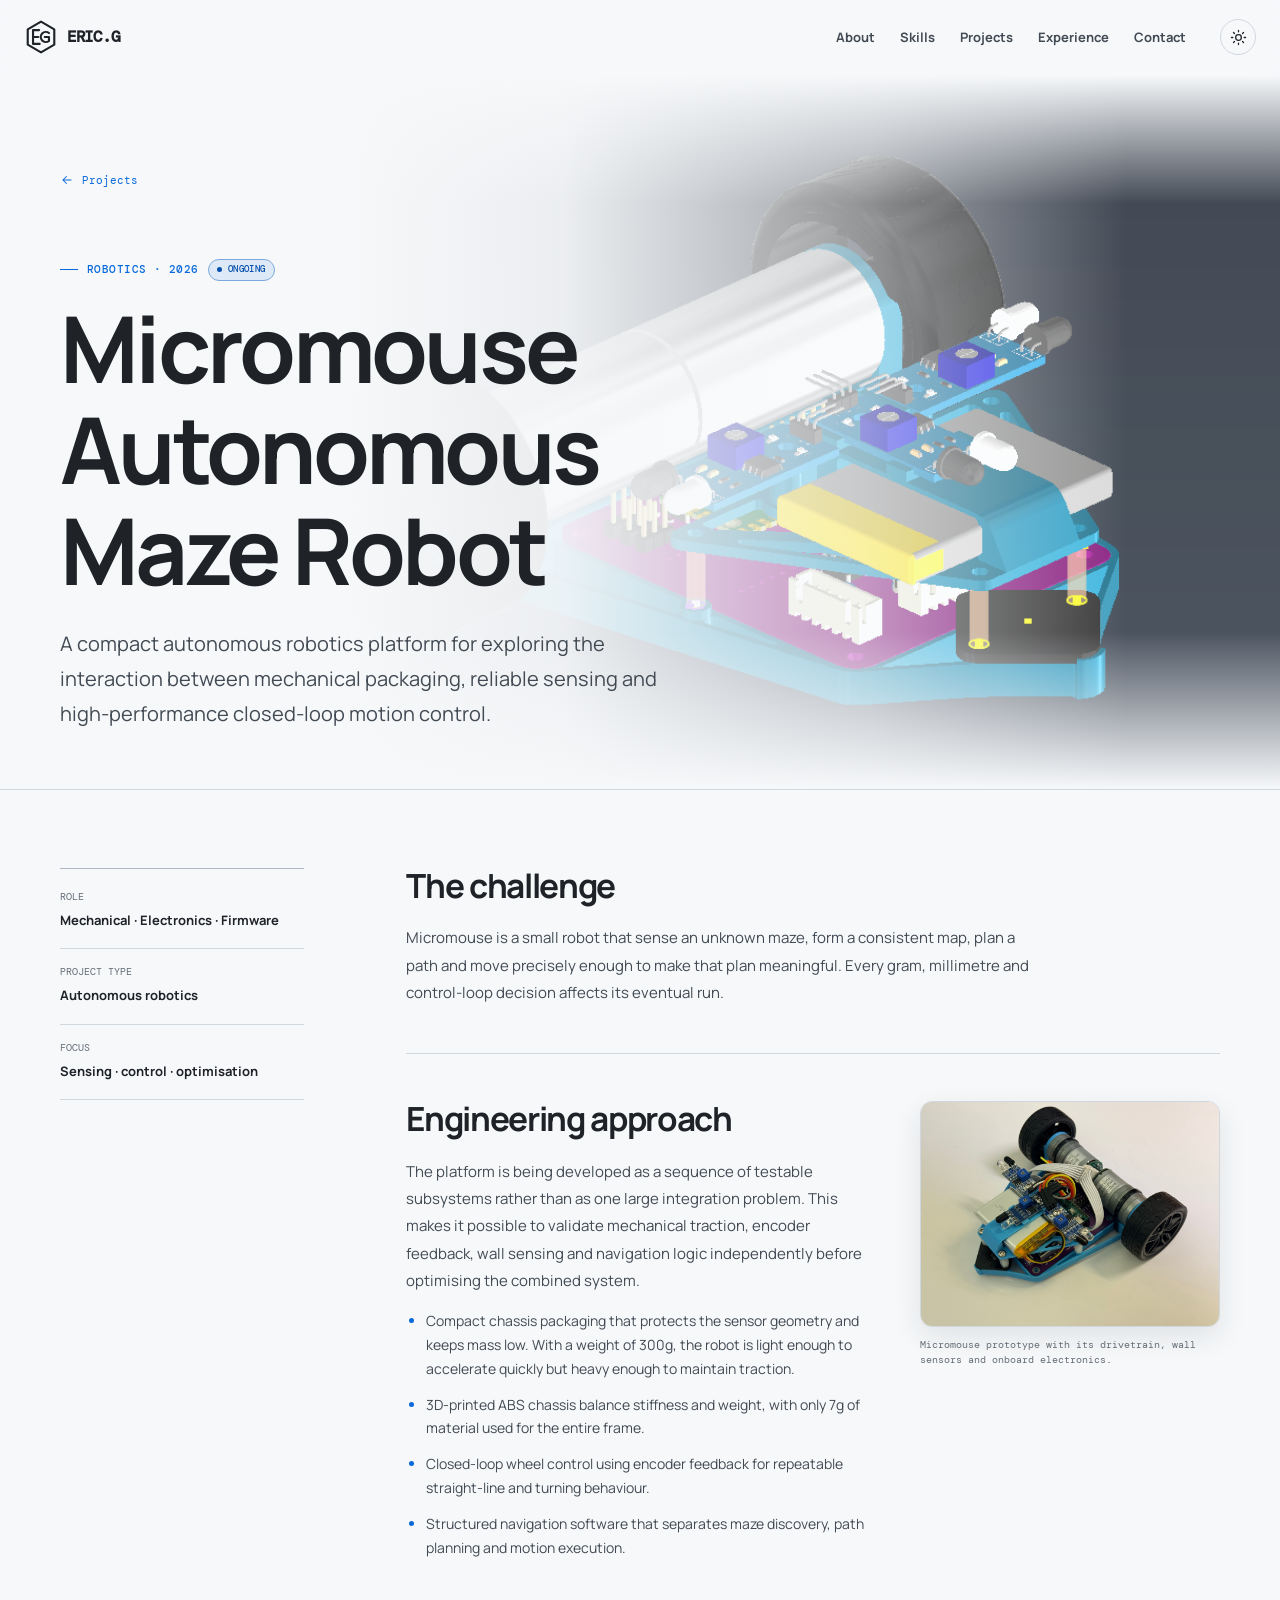
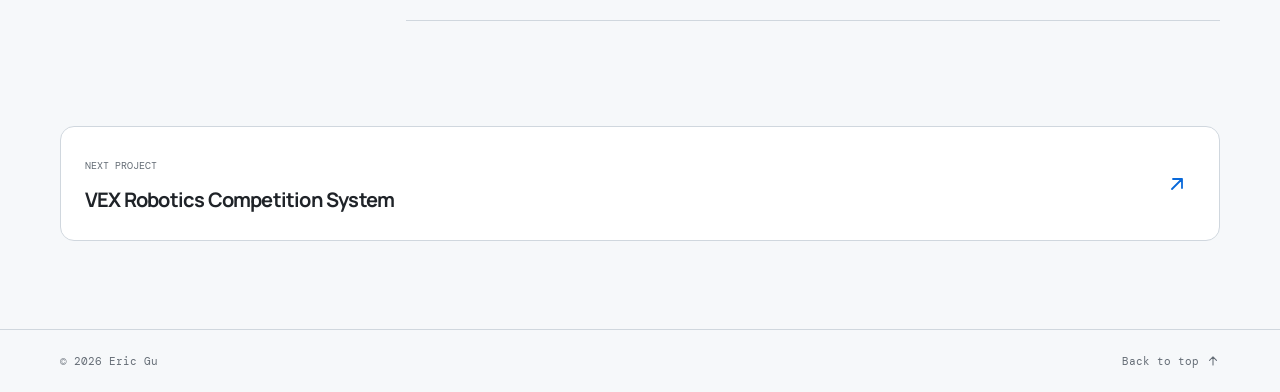
==== commit 8a376b62: "adding micromouse image and adjust content" ====
--- a/projects/micromouse.html
+++ b/projects/micromouse.html
@@ -21,7 +21,7 @@
     />
     <link rel="stylesheet" href="../style.css" />
   </head>
-  <body class="project-page" id="top">
+  <body class="project-page micromouse-project-page" id="top">
     <a class="skip-link" href="#main-content">Skip to content</a>
     <header class="site-header">
       <div class="nav-shell">
@@ -64,6 +64,7 @@
         <p class="eyebrow">
           <span></span>
           Robotics · 2026
+          <span class="project-status">Ongoing</span>
         </p>
         <h1>
           Micromouse
@@ -94,54 +95,50 @@
           <section>
             <h2>The challenge</h2>
             <p>
-              Micromouse rewards complete system thinking: a small robot must sense an unknown maze,
+              Micromouse is a small robot that sense an unknown maze,
               form a consistent map, plan a path and move precisely enough to make that plan
               meaningful. Every gram, millimetre and control-loop decision affects its eventual run.
             </p>
           </section>
-          <section>
-            <h2>Engineering approach</h2>
-            <p>
-              The platform is being developed as a sequence of testable subsystems rather than as
-              one large integration problem. This makes it possible to validate mechanical traction,
-              encoder feedback, wall sensing and navigation logic independently before optimising
-              the combined system.
-            </p>
-            <ul>
-              <li>
-                Compact chassis packaging that protects the sensor geometry and keeps mass low.
-              </li>
-              <li>
-                Closed-loop wheel control using encoder feedback for repeatable straight-line and
-                turning behaviour.
-              </li>
-              <li>
-                Structured navigation software that separates maze discovery, path planning and
-                motion execution.
-              </li>
-            </ul>
-          </section>
-          <section>
-            <h2>What this project develops</h2>
-            <p>
-              This is an ongoing engineering platform, designed to turn theory into measurable
-              behaviour. The next steps are calibration work, repeatability testing and
-              progressively faster autonomous runs.
-            </p>
-            <div class="outcome-grid">
-              <div class="outcome-card">
-                <span>SYSTEM</span>
-                <p>Integrating design, electronics and control.</p>
-              </div>
-              <div class="outcome-card">
-                <span>METHOD</span>
-                <p>Testing one subsystem at a time.</p>
-              </div>
-              <div class="outcome-card">
-                <span>NEXT</span>
-                <p>Validate sensing and tune motion control.</p>
-              </div>
+          <section class="micromouse-feature">
+            <div class="micromouse-feature-copy">
+              <h2>Engineering approach</h2>
+              <p>
+                The platform is being developed as a sequence of testable subsystems rather than as
+                one large integration problem. This makes it possible to validate mechanical
+                traction, encoder feedback, wall sensing and navigation logic independently before
+                optimising the combined system.
+              </p>
+              <ul>
+                <li>
+                  Compact chassis packaging that protects the sensor geometry and keeps mass low. With a weight of 300g, the robot is light enough to accelerate quickly but heavy enough to maintain traction.
+                </li>
+                <li>
+                  3D-printed ABS chassis balance stiffness and weight, with only 7g of material used for the entire frame.
+                </li>
+                <li>
+                  Closed-loop wheel control using encoder feedback for repeatable straight-line and
+                  turning behaviour.
+                </li>
+                <li>
+                  Structured navigation software that separates maze discovery, path planning and
+                  motion execution.
+                </li>
+              </ul>
             </div>
+            <figure class="micromouse-project-media">
+              <img
+                src="../media/Micromouse.jpeg"
+                alt="Micromouse prototype showing its drivetrain, wall sensors and onboard electronics"
+                width="4032"
+                height="3024"
+                loading="lazy"
+                decoding="async"
+              />
+              <figcaption>
+                Micromouse prototype with its drivetrain, wall sensors and onboard electronics.
+              </figcaption>
+            </figure>
           </section>
         </article>
       </div>
--- a/style.css
+++ b/style.css
@@ -2809,3 +2809,159 @@
     height: 30px;
   }
 }
+
+/* Micromouse project imagery: CAD-led hero and prototype detail. */
+.micromouse-project-page .project-hero {
+  --micromouse-hero-image-opacity: 0.8;
+  position: relative;
+  width: 100%;
+  margin-right: 0;
+  margin-left: 0;
+  padding-right: max(24px, calc((100vw - 1160px) / 2));
+  padding-left: max(24px, calc((100vw - 1160px) / 2));
+  isolation: isolate;
+  overflow: hidden;
+  background: var(--bg);
+}
+.micromouse-project-page .project-hero::before,
+.micromouse-project-page .project-hero::after {
+  position: absolute;
+  z-index: 0;
+  inset: 0;
+  pointer-events: none;
+  content: '';
+}
+.micromouse-project-page .project-hero::before {
+  background: url('media/Micromouse CAD.png') right 52% / auto 104% no-repeat;
+  filter: saturate(0.92) contrast(1.04);
+  opacity: var(--micromouse-hero-image-opacity);
+}
+.micromouse-project-page .project-hero::after {
+  background:
+    linear-gradient(
+      90deg,
+      var(--bg) 0%,
+      var(--bg) 27%,
+      color-mix(in srgb, var(--bg) 94%, transparent) 44%,
+      color-mix(in srgb, var(--bg) 52%, transparent) 68%,
+      transparent 88%
+    ),
+    linear-gradient(
+      180deg,
+      var(--bg) 0%,
+      transparent 18%,
+      transparent 78%,
+      var(--bg) 100%
+    );
+}
+.micromouse-project-page .project-hero > * {
+  position: relative;
+  z-index: 1;
+}
+.micromouse-project-page .project-hero h1 {
+  max-width: 720px;
+}
+.micromouse-project-page .project-lede {
+  max-width: 610px;
+}
+:root[data-theme='light'] .micromouse-project-page .project-hero {
+  --micromouse-hero-image-opacity: 0.88;
+}
+:root[data-theme='light'] .micromouse-project-page .project-hero::before {
+  filter: saturate(0.88) contrast(1.02) brightness(1.08);
+}
+.micromouse-project-page .project-details {
+  grid-template-columns: minmax(190px, 0.3fr) minmax(0, 1fr);
+  gap: clamp(48px, 8vw, 110px);
+  width: min(1160px, calc(100% - 48px));
+}
+.micromouse-feature {
+  display: grid;
+  grid-template-columns: minmax(0, 1.2fr) minmax(210px, 0.8fr);
+  gap: clamp(26px, 4vw, 48px);
+  align-items: start;
+}
+.micromouse-feature-copy,
+.micromouse-project-media {
+  min-width: 0;
+}
+.micromouse-project-media {
+  width: min(100%, 300px);
+  justify-self: end;
+  margin: 0;
+}
+.micromouse-project-media img {
+  display: block;
+  width: 100%;
+  height: auto;
+  border: 1px solid var(--line);
+  border-radius: 12px;
+  background: var(--surface-soft);
+  box-shadow: var(--shadow-soft);
+}
+.micromouse-project-media figcaption {
+  margin-top: 10px;
+  color: var(--muted);
+  font-family: 'DM Mono', monospace;
+  font-size: 10px;
+  line-height: 1.55;
+}
+.eyebrow > .project-status {
+  display: inline-flex;
+  width: auto;
+  height: 22px;
+  align-items: center;
+  gap: 6px;
+  padding: 0 8px;
+  border: 1px solid color-mix(in srgb, var(--accent) 42%, var(--line));
+  border-radius: 999px;
+  background: var(--accent-soft);
+  color: var(--accent-strong);
+  font:
+    500 9px/1 'DM Mono',
+    monospace;
+  letter-spacing: 0.05em;
+}
+.eyebrow > .project-status::before {
+  width: 5px;
+  height: 5px;
+  flex: 0 0 auto;
+  border-radius: 50%;
+  background: currentColor;
+  content: '';
+}
+@media (max-width: 900px) {
+  .micromouse-project-page .project-details {
+    grid-template-columns: 1fr;
+  }
+}
+@media (max-width: 760px) {
+  .micromouse-feature {
+    grid-template-columns: 1fr;
+  }
+  .micromouse-project-media {
+    width: min(100%, 420px);
+    justify-self: start;
+  }
+}
+@media (max-width: 700px) {
+  .micromouse-project-page .project-hero::before {
+    background-position: 72% center;
+  }
+  .micromouse-project-page .project-hero::after {
+    background:
+      linear-gradient(
+        90deg,
+        var(--bg) 0%,
+        color-mix(in srgb, var(--bg) 95%, transparent) 54%,
+        color-mix(in srgb, var(--bg) 66%, transparent) 100%
+      ),
+      linear-gradient(180deg, transparent 45%, var(--bg) 100%);
+  }
+}
+@media (max-width: 650px) {
+  .micromouse-project-page .project-hero {
+    padding-right: 16px;
+    padding-left: 16px;
+  }
+}
